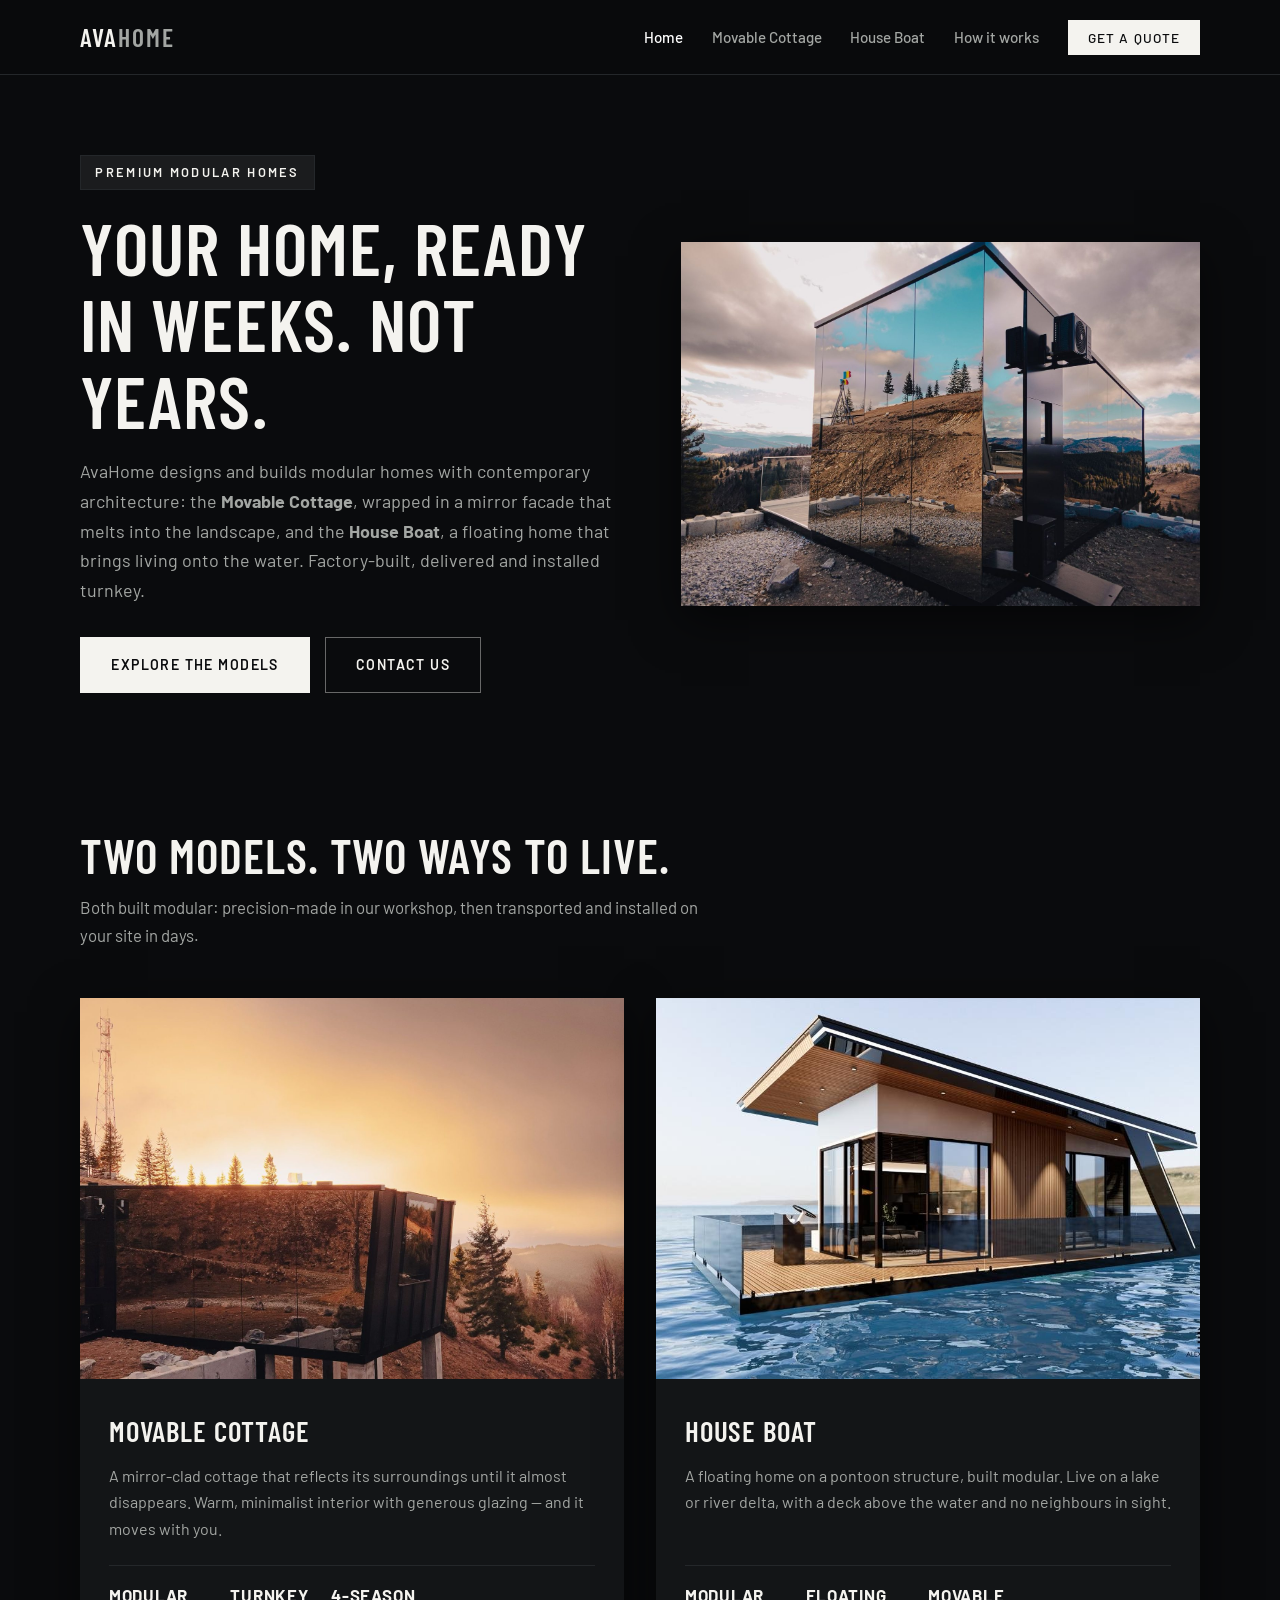
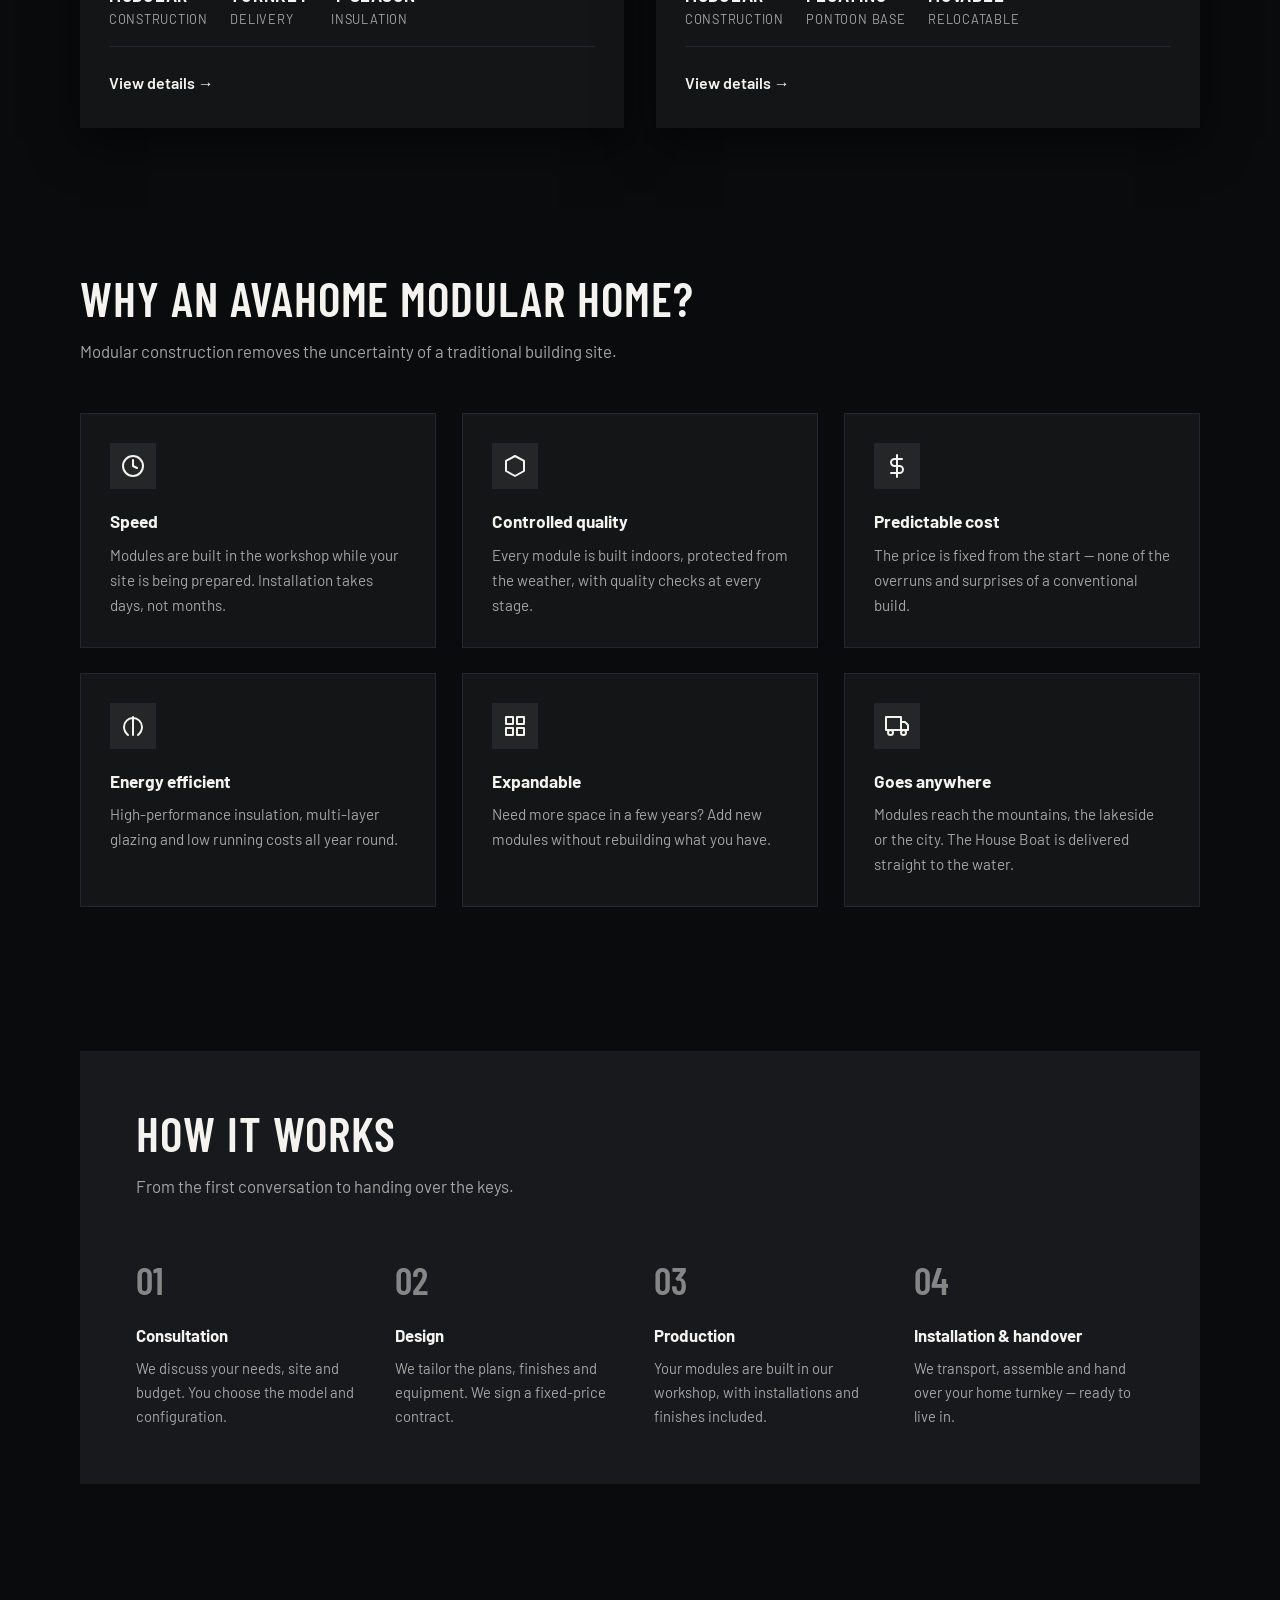
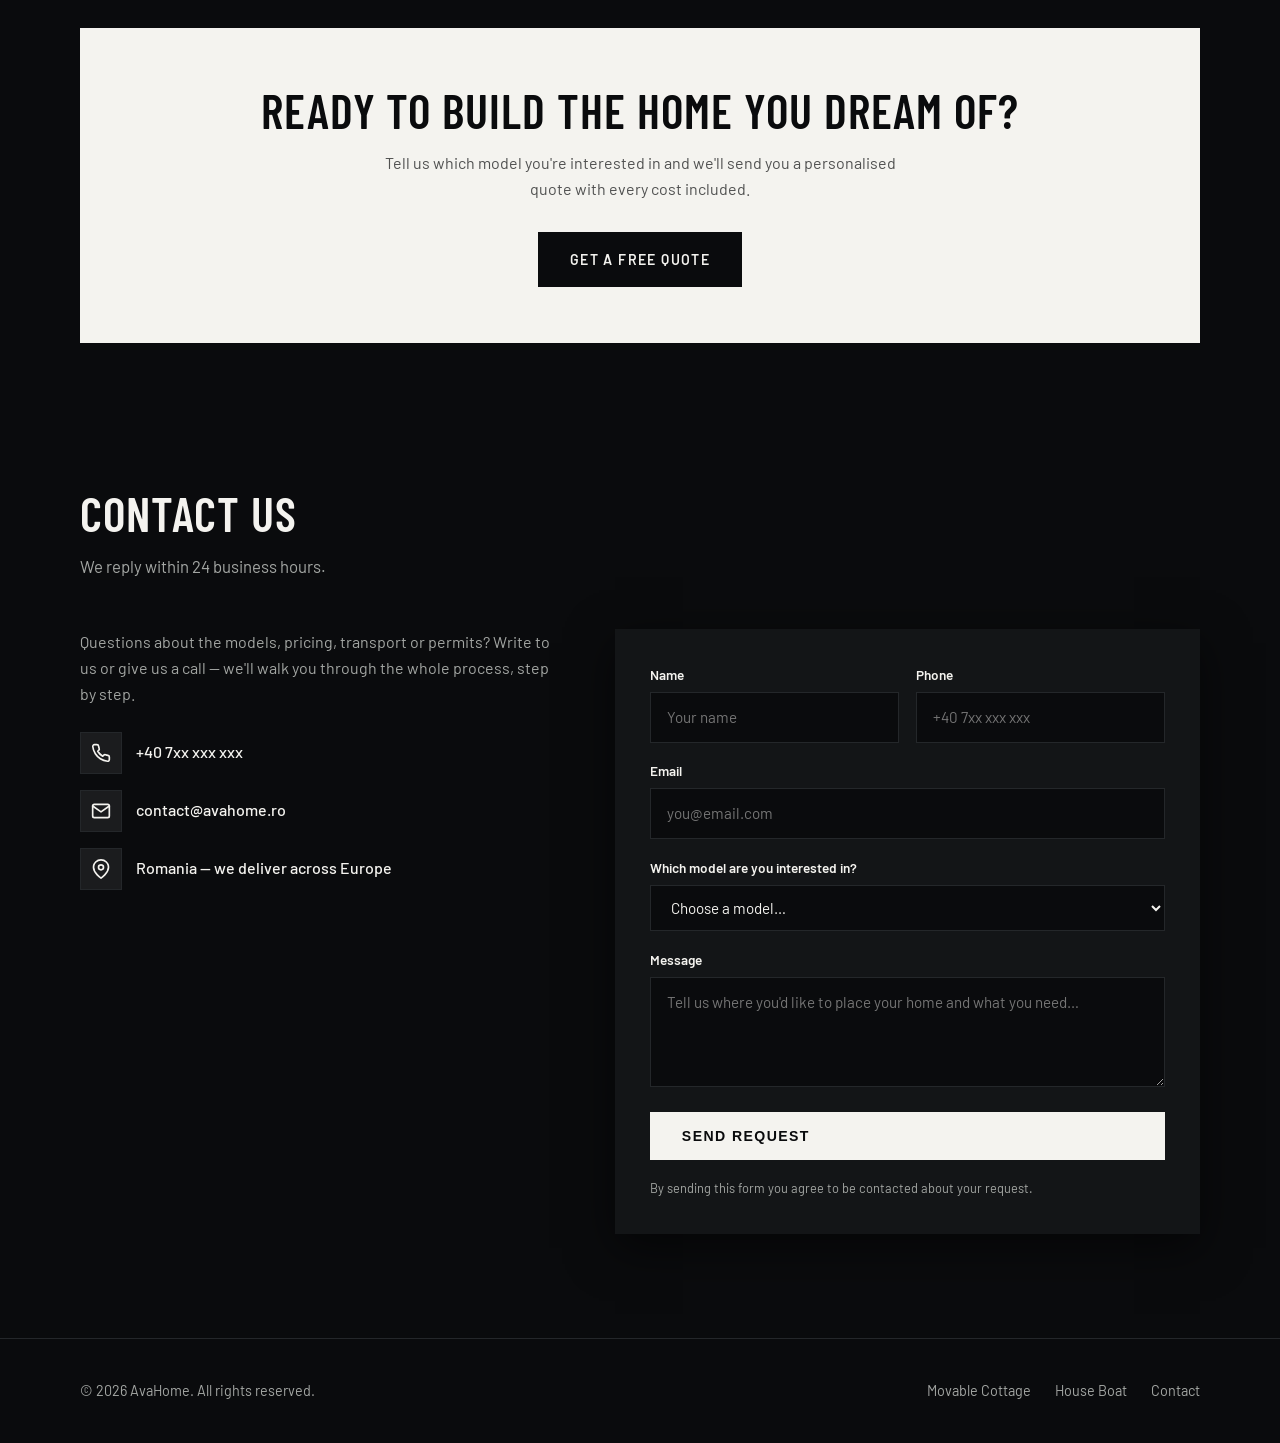
==== index.html @ c760d89b "Rebrand to premium dark monochrome, English copy, real render galleries - House Mirror renamed to Mo" ====
<!DOCTYPE html>
<html lang="en">
<head>
  <meta charset="UTF-8">
  <meta name="viewport" content="width=device-width, initial-scale=1.0">
  <title>AvaHome — Modular Homes: Movable Cottage &amp; House Boat</title>
  <meta name="description" content="AvaHome builds premium modular homes: the Movable Cottage with a mirror facade that melts into the landscape, and the modular floating House Boat. Factory-built, delivered turnkey.">
  <link rel="preconnect" href="https://fonts.googleapis.com">
  <link rel="preconnect" href="https://fonts.gstatic.com" crossorigin>
  <link href="https://fonts.googleapis.com/css2?family=Barlow+Condensed:wght@500;600&family=Barlow:wght@400;500;600&display=swap" rel="stylesheet">
  <link rel="stylesheet" href="assets/css/style.css">
  <link rel="icon" href="data:image/svg+xml,<svg xmlns='http://www.w3.org/2000/svg' viewBox='0 0 100 100'><text y='80' font-size='80'>🏡</text></svg>">
</head>
<body>

<header class="site-header">
  <div class="container nav">
    <a href="index.html" class="logo">Ava<span>Home</span></a>
    <button class="nav-toggle" aria-label="Open menu" aria-expanded="false">
      <span></span><span></span><span></span>
    </button>
    <ul class="nav-links">
      <li><a href="index.html" class="active">Home</a></li>
      <li><a href="movable-cottage.html">Movable Cottage</a></li>
      <li><a href="house-boat.html">House Boat</a></li>
      <li><a href="index.html#process">How it works</a></li>
      <li><a href="index.html#contact" class="nav-cta">Get a quote</a></li>
    </ul>
  </div>
</header>

<main>

  <!-- ================= HERO ================= -->
  <section class="hero">
    <div class="container hero-grid">
      <div>
        <span class="eyebrow">Premium modular homes</span>
        <h1>Your home, ready in weeks. Not years.</h1>
        <p class="lead">
          AvaHome designs and builds modular homes with contemporary architecture:
          the <strong>Movable Cottage</strong>, wrapped in a mirror facade that melts
          into the landscape, and the <strong>House Boat</strong>, a floating home
          that brings living onto the water. Factory-built, delivered and installed turnkey.
        </p>
        <div class="btn-row">
          <a href="#models" class="btn btn-primary">Explore the models</a>
          <a href="#contact" class="btn btn-ghost">Contact us</a>
        </div>
      </div>
      <div class="hero-art reveal">
        <img src="assets/img/mirror/exterior-front.jpg" alt="Movable Cottage — the mirror facade reflecting sky and mountain scenery">
      </div>
    </div>
  </section>

  <!-- ================= MODELS ================= -->
  <section id="models">
    <div class="container">
      <div class="section-head">
        <h2>Two models. Two ways to live.</h2>
        <p>Both built modular: precision-made in our workshop, then transported and installed on your site in days.</p>
      </div>
      <div class="models-grid">
        <article class="model-card reveal">
          <div class="card-art">
            <img src="assets/img/mirror/exterior-sunset.jpg" style="object-position: 78% 50%;" alt="Movable Cottage at sunset, above the valley">
          </div>
          <div class="card-body">
            <h3>Movable Cottage</h3>
            <p>A mirror-clad cottage that reflects its surroundings until it almost disappears. Warm, minimalist interior with generous glazing — and it moves with you.</p>
            <div class="card-specs">
              <div class="spec"><strong>Modular</strong>construction</div>
              <div class="spec"><strong>Turnkey</strong>delivery</div>
              <div class="spec"><strong>4-season</strong>insulation</div>
            </div>
            <a href="movable-cottage.html" class="card-link">View details →</a>
          </div>
        </article>
        <article class="model-card reveal">
          <div class="card-art">
            <img src="assets/img/boat/exterior-main.jpg" alt="House Boat — modular floating home on the water">
          </div>
          <div class="card-body">
            <h3>House Boat</h3>
            <p>A floating home on a pontoon structure, built modular. Live on a lake or river delta, with a deck above the water and no neighbours in sight.</p>
            <div class="card-specs">
              <div class="spec"><strong>Modular</strong>construction</div>
              <div class="spec"><strong>Floating</strong>pontoon base</div>
              <div class="spec"><strong>Movable</strong>relocatable</div>
            </div>
            <a href="house-boat.html" class="card-link">View details →</a>
          </div>
        </article>
      </div>
    </div>
  </section>

  <!-- ================= WHY MODULAR ================= -->
  <section id="benefits">
    <div class="container">
      <div class="section-head">
        <h2>Why an AvaHome modular home?</h2>
        <p>Modular construction removes the uncertainty of a traditional building site.</p>
      </div>
      <div class="features-grid">
        <div class="feature reveal">
          <div class="icon">
            <svg width="24" height="24" viewBox="0 0 24 24" fill="none" stroke="currentColor" stroke-width="2" stroke-linecap="round" stroke-linejoin="round"><circle cx="12" cy="12" r="10"/><polyline points="12 6 12 12 16 14"/></svg>
          </div>
          <h3>Speed</h3>
          <p>Modules are built in the workshop while your site is being prepared. Installation takes days, not months.</p>
        </div>
        <div class="feature reveal">
          <div class="icon">
            <svg width="24" height="24" viewBox="0 0 24 24" fill="none" stroke="currentColor" stroke-width="2" stroke-linecap="round" stroke-linejoin="round"><path d="M12 2l9 4.9V17L12 22l-9-5V6.9L12 2z"/></svg>
          </div>
          <h3>Controlled quality</h3>
          <p>Every module is built indoors, protected from the weather, with quality checks at every stage.</p>
        </div>
        <div class="feature reveal">
          <div class="icon">
            <svg width="24" height="24" viewBox="0 0 24 24" fill="none" stroke="currentColor" stroke-width="2" stroke-linecap="round" stroke-linejoin="round"><line x1="12" y1="1" x2="12" y2="23"/><path d="M17 5H9.5a3.5 3.5 0 0 0 0 7h5a3.5 3.5 0 0 1 0 7H6"/></svg>
          </div>
          <h3>Predictable cost</h3>
          <p>The price is fixed from the start — none of the overruns and surprises of a conventional build.</p>
        </div>
        <div class="feature reveal">
          <div class="icon">
            <svg width="24" height="24" viewBox="0 0 24 24" fill="none" stroke="currentColor" stroke-width="2" stroke-linecap="round" stroke-linejoin="round"><path d="M7 21s-4-3.5-4-8a9 9 0 0 1 18 0c0 4.5-4 8-4 8"/><path d="M12 3v18"/></svg>
          </div>
          <h3>Energy efficient</h3>
          <p>High-performance insulation, multi-layer glazing and low running costs all year round.</p>
        </div>
        <div class="feature reveal">
          <div class="icon">
            <svg width="24" height="24" viewBox="0 0 24 24" fill="none" stroke="currentColor" stroke-width="2" stroke-linecap="round" stroke-linejoin="round"><rect x="3" y="3" width="7" height="7"/><rect x="14" y="3" width="7" height="7"/><rect x="14" y="14" width="7" height="7"/><rect x="3" y="14" width="7" height="7"/></svg>
          </div>
          <h3>Expandable</h3>
          <p>Need more space in a few years? Add new modules without rebuilding what you have.</p>
        </div>
        <div class="feature reveal">
          <div class="icon">
            <svg width="24" height="24" viewBox="0 0 24 24" fill="none" stroke="currentColor" stroke-width="2" stroke-linecap="round" stroke-linejoin="round"><rect x="1" y="3" width="15" height="13"/><polygon points="16 8 20 8 23 11 23 16 16 16 16 8"/><circle cx="5.5" cy="18.5" r="2.5"/><circle cx="18.5" cy="18.5" r="2.5"/></svg>
          </div>
          <h3>Goes anywhere</h3>
          <p>Modules reach the mountains, the lakeside or the city. The House Boat is delivered straight to the water.</p>
        </div>
      </div>
    </div>
  </section>

  <!-- ================= PROCESS ================= -->
  <section id="process">
    <div class="container">
      <div class="process reveal">
        <div class="section-head">
          <h2>How it works</h2>
          <p>From the first conversation to handing over the keys.</p>
        </div>
        <div class="process-steps">
          <div class="step">
            <h3>Consultation</h3>
            <p>We discuss your needs, site and budget. You choose the model and configuration.</p>
          </div>
          <div class="step">
            <h3>Design</h3>
            <p>We tailor the plans, finishes and equipment. We sign a fixed-price contract.</p>
          </div>
          <div class="step">
            <h3>Production</h3>
            <p>Your modules are built in our workshop, with installations and finishes included.</p>
          </div>
          <div class="step">
            <h3>Installation &amp; handover</h3>
            <p>We transport, assemble and hand over your home turnkey — ready to live in.</p>
          </div>
        </div>
      </div>
    </div>
  </section>

  <!-- ================= CTA ================= -->
  <section>
    <div class="container">
      <div class="cta-banner reveal">
        <h2>Ready to build the home you dream of?</h2>
        <p>Tell us which model you're interested in and we'll send you a personalised quote with every cost included.</p>
        <a href="#contact" class="btn btn-primary">Get a free quote</a>
      </div>
    </div>
  </section>

  <!-- ================= CONTACT ================= -->
  <section id="contact">
    <div class="container">
      <div class="section-head">
        <h2>Contact us</h2>
        <p>We reply within 24 business hours.</p>
      </div>
      <div class="contact-grid">
        <div class="contact-info">
          <p>Questions about the models, pricing, transport or permits? Write to us or give us a call — we'll walk you through the whole process, step by step.</p>
          <div class="contact-item">
            <div class="icon">
              <svg width="20" height="20" viewBox="0 0 24 24" fill="none" stroke="currentColor" stroke-width="2" stroke-linecap="round" stroke-linejoin="round"><path d="M22 16.92v3a2 2 0 0 1-2.18 2 19.79 19.79 0 0 1-8.63-3.07 19.5 19.5 0 0 1-6-6 19.79 19.79 0 0 1-3.07-8.67A2 2 0 0 1 4.11 2h3a2 2 0 0 1 2 1.72c.127.96.361 1.903.7 2.81a2 2 0 0 1-.45 2.11L8.09 9.91a16 16 0 0 0 6 6l1.27-1.27a2 2 0 0 1 2.11-.45c.907.339 1.85.573 2.81.7A2 2 0 0 1 22 16.92z"/></svg>
            </div>
            <span>+40 7xx xxx xxx</span>
          </div>
          <div class="contact-item">
            <div class="icon">
              <svg width="20" height="20" viewBox="0 0 24 24" fill="none" stroke="currentColor" stroke-width="2" stroke-linecap="round" stroke-linejoin="round"><path d="M4 4h16c1.1 0 2 .9 2 2v12c0 1.1-.9 2-2 2H4c-1.1 0-2-.9-2-2V6c0-1.1.9-2 2-2z"/><polyline points="22,6 12,13 2,6"/></svg>
            </div>
            <span>contact@avahome.ro</span>
          </div>
          <div class="contact-item">
            <div class="icon">
              <svg width="20" height="20" viewBox="0 0 24 24" fill="none" stroke="currentColor" stroke-width="2" stroke-linecap="round" stroke-linejoin="round"><path d="M21 10c0 7-9 13-9 13s-9-6-9-13a9 9 0 0 1 18 0z"/><circle cx="12" cy="10" r="3"/></svg>
            </div>
            <span>Romania — we deliver across Europe</span>
          </div>
        </div>
        <form class="contact-form" action="#" method="post">
          <div class="form-row">
            <div>
              <label for="name">Name</label>
              <input type="text" id="name" name="name" placeholder="Your name" required>
            </div>
            <div>
              <label for="phone">Phone</label>
              <input type="tel" id="phone" name="phone" placeholder="+40 7xx xxx xxx">
            </div>
          </div>
          <div>
            <label for="email">Email</label>
            <input type="email" id="email" name="email" placeholder="you@email.com" required>
          </div>
          <div>
            <label for="model">Which model are you interested in?</label>
            <select id="model" name="model">
              <option value="">Choose a model…</option>
              <option value="movable-cottage">Movable Cottage</option>
              <option value="house-boat">House Boat</option>
              <option value="both">Both / not sure yet</option>
            </select>
          </div>
          <div>
            <label for="message">Message</label>
            <textarea id="message" name="message" placeholder="Tell us where you'd like to place your home and what you need…"></textarea>
          </div>
          <button type="submit" class="btn btn-primary">Send request</button>
          <p class="form-note">By sending this form you agree to be contacted about your request.</p>
        </form>
      </div>
    </div>
  </section>

</main>

<footer class="site-footer">
  <div class="container footer-inner">
    <span>© 2026 AvaHome. All rights reserved.</span>
    <ul class="footer-links">
      <li><a href="movable-cottage.html">Movable Cottage</a></li>
      <li><a href="house-boat.html">House Boat</a></li>
      <li><a href="index.html#contact">Contact</a></li>
    </ul>
  </div>
</footer>

<script src="assets/js/main.js"></script>
</body>
</html>
---- assets/css/style.css ----
/* ===================================================================
   AvaHome — site de prezentare case modulare
   =================================================================== */

:root {
  --bg: #0a0b0d;
  --surface: #131517;
  --ink: #f4f3ef;
  --ink-soft: #a3a6a3;
  --accent: #f4f3ef;
  --accent-dark: #ffffff;
  --accent-soft: rgba(255, 255, 255, 0.07);
  --sand: #17191c;
  --line: #24272a;
  --radius: 0px;
  --shadow: 0 14px 44px rgba(0, 0, 0, 0.55);
  --font-display: "Barlow Condensed", "Arial Narrow", sans-serif;
  --font-body: "Barlow", -apple-system, BlinkMacSystemFont, "Segoe UI", sans-serif;
}

* { margin: 0; padding: 0; box-sizing: border-box; }

html { scroll-behavior: smooth; }

body {
  font-family: var(--font-body);
  background: var(--bg);
  color: var(--ink);
  line-height: 1.65;
  -webkit-font-smoothing: antialiased;
}

img, svg { max-width: 100%; display: block; }

a { color: inherit; text-decoration: none; }

.container {
  width: min(1120px, 92%);
  margin: 0 auto;
}

/* ---------------- Header ---------------- */

.site-header {
  position: sticky;
  top: 0;
  z-index: 50;
  background: rgba(10, 11, 13, 0.88);
  backdrop-filter: blur(10px);
  border-bottom: 1px solid var(--line);
}

.nav {
  display: flex;
  align-items: center;
  justify-content: space-between;
  padding: 1rem 0;
}

.logo {
  font-family: var(--font-display);
  font-size: 1.6rem;
  font-weight: 600;
  text-transform: uppercase;
  letter-spacing: 0.08em;
}

.logo span { color: var(--ink-soft); }

.nav-links {
  display: flex;
  align-items: center;
  gap: 1.8rem;
  list-style: none;
}

.nav-links a {
  font-size: 0.95rem;
  font-weight: 500;
  color: var(--ink-soft);
  transition: color 0.2s;
}

.nav-links a:hover,
.nav-links a.active { color: #ffffff; }

.nav-cta {
  background: var(--accent);
  color: #0a0b0d !important;
  padding: 0.55rem 1.25rem;
  border-radius: 0;
  text-transform: uppercase;
  letter-spacing: 0.08em;
  font-size: 0.85rem !important;
  transition: background 0.2s;
}

.nav-cta:hover { background: #ffffff; }

.nav-toggle {
  display: none;
  background: none;
  border: none;
  cursor: pointer;
  padding: 0.4rem;
}

.nav-toggle span {
  display: block;
  width: 24px;
  height: 2px;
  background: var(--ink);
  margin: 5px 0;
  transition: transform 0.25s, opacity 0.25s;
}

/* ---------------- Hero ---------------- */

.hero {
  padding: 5rem 0 4rem;
  overflow: hidden;
}

.hero-grid {
  display: grid;
  grid-template-columns: 1.05fr 1fr;
  gap: 3.5rem;
  align-items: center;
}

.eyebrow {
  display: inline-block;
  font-size: 0.8rem;
  font-weight: 600;
  text-transform: uppercase;
  letter-spacing: 0.18em;
  color: var(--ink);
  border: 1px solid var(--line);
  background: var(--accent-soft);
  padding: 0.35rem 0.9rem;
  border-radius: 0;
  margin-bottom: 1.2rem;
}

h1 {
  font-family: var(--font-display);
  font-size: clamp(2.9rem, 6vw, 4.6rem);
  font-weight: 600;
  line-height: 1.04;
  text-transform: uppercase;
  letter-spacing: 0.015em;
  margin-bottom: 1.2rem;
}

.hero p.lead {
  font-size: 1.12rem;
  color: var(--ink-soft);
  max-width: 34rem;
  margin-bottom: 2rem;
}

.btn-row { display: flex; flex-wrap: wrap; gap: 0.9rem; }

.btn {
  display: inline-flex;
  align-items: center;
  gap: 0.5rem;
  font-weight: 600;
  font-size: 0.88rem;
  text-transform: uppercase;
  letter-spacing: 0.1em;
  padding: 0.95rem 1.9rem;
  border-radius: 0;
  border: 1.5px solid transparent;
  cursor: pointer;
  transition: all 0.2s;
}

.btn-primary { background: var(--ink); color: #0a0b0d; }
.btn-primary:hover { background: #ffffff; transform: translateY(-1px); }

.btn-ghost { border-color: rgba(244, 243, 239, 0.4); color: var(--ink); background: transparent; }
.btn-ghost:hover { border-color: var(--ink); background: var(--ink); color: #0a0b0d; }

.hero-art {
  border-radius: var(--radius);
  overflow: hidden;
  box-shadow: var(--shadow);
  line-height: 0;
}

/* ---------------- Sections ---------------- */

section { padding: 4.5rem 0; }

.section-head {
  max-width: 40rem;
  margin-bottom: 3rem;
}

h2 {
  font-family: var(--font-display);
  font-size: clamp(2.1rem, 4vw, 3rem);
  font-weight: 600;
  line-height: 1.1;
  text-transform: uppercase;
  letter-spacing: 0.02em;
  margin-bottom: 0.8rem;
}

.section-head p { color: var(--ink-soft); font-size: 1.05rem; }

/* ---------------- Model cards (homepage) ---------------- */

.models-grid {
  display: grid;
  grid-template-columns: 1fr 1fr;
  gap: 2rem;
}

.model-card {
  background: var(--surface);
  border-radius: var(--radius);
  overflow: hidden;
  box-shadow: var(--shadow);
  display: flex;
  flex-direction: column;
  transition: transform 0.25s, box-shadow 0.25s;
}

.model-card:hover {
  transform: translateY(-6px);
  box-shadow: 0 20px 50px rgba(30, 37, 40, 0.14);
}

.model-card .card-art { line-height: 0; }

.card-body { padding: 1.8rem 1.8rem 2rem; display: flex; flex-direction: column; flex: 1; }

.card-body h3 {
  font-family: var(--font-display);
  font-size: 1.8rem;
  font-weight: 600;
  text-transform: uppercase;
  letter-spacing: 0.03em;
  margin-bottom: 0.5rem;
}

.card-body p { color: var(--ink-soft); margin-bottom: 1.4rem; flex: 1; }

.card-specs {
  display: flex;
  gap: 1.4rem;
  padding: 1rem 0;
  margin-bottom: 1.4rem;
  border-top: 1px solid var(--line);
  border-bottom: 1px solid var(--line);
}

.spec { font-size: 0.8rem; color: var(--ink-soft); text-transform: uppercase; letter-spacing: 0.06em; }
.spec strong { display: block; font-size: 1.05rem; color: var(--ink); font-weight: 700; }

.card-link {
  font-weight: 600;
  color: var(--ink);
  display: inline-flex;
  align-items: center;
  gap: 0.4rem;
}

.card-link:hover { color: #ffffff; }

/* ---------------- Features ---------------- */

.features-grid {
  display: grid;
  grid-template-columns: repeat(3, 1fr);
  gap: 1.6rem;
}

.feature {
  background: var(--surface);
  border: 1px solid var(--line);
  border-radius: var(--radius);
  padding: 1.8rem;
}

.feature .icon {
  width: 46px;
  height: 46px;
  display: grid;
  place-items: center;
  background: var(--accent-soft);
  border: 1px solid var(--line);
  border-radius: 0;
  margin-bottom: 1.1rem;
  color: var(--ink);
}

.feature h3 { font-size: 1.08rem; font-weight: 700; margin-bottom: 0.45rem; }
.feature p { font-size: 0.95rem; color: var(--ink-soft); }

/* ---------------- Process ---------------- */

.process { background: var(--sand); border-radius: var(--radius); padding: 3.5rem; }

.process-steps {
  display: grid;
  grid-template-columns: repeat(4, 1fr);
  gap: 1.8rem;
  counter-reset: step;
}

.step { counter-increment: step; }

.step::before {
  content: "0" counter(step);
  font-family: var(--font-display);
  font-size: 2.4rem;
  font-weight: 600;
  color: rgba(244, 243, 239, 0.5);
  display: block;
  margin-bottom: 0.6rem;
}

.step h3 { font-size: 1.05rem; font-weight: 700; margin-bottom: 0.4rem; }
.step p { font-size: 0.92rem; color: var(--ink-soft); }

/* ---------------- Model page ---------------- */

.model-hero {
  padding: 4.5rem 0 3.5rem;
}

.model-hero .hero-grid { align-items: start; }

.spec-table {
  width: 100%;
  border-collapse: collapse;
  background: var(--surface);
  border-radius: var(--radius);
  overflow: hidden;
  box-shadow: var(--shadow);
}

.spec-table th, .spec-table td {
  text-align: left;
  padding: 0.95rem 1.4rem;
  border-bottom: 1px solid var(--line);
  font-size: 0.97rem;
}

.spec-table tr:last-child th,
.spec-table tr:last-child td { border-bottom: none; }

.spec-table th {
  font-weight: 600;
  color: var(--ink-soft);
  width: 45%;
  background: #0f1113;
}

.two-col {
  display: grid;
  grid-template-columns: 1fr 1fr;
  gap: 3rem;
  align-items: center;
}

.check-list { list-style: none; }

.check-list li {
  position: relative;
  padding-left: 1.9rem;
  margin-bottom: 0.75rem;
  color: var(--ink-soft);
}

.check-list li::before {
  content: "";
  position: absolute;
  left: 0;
  top: 0.42em;
  width: 1.05rem;
  height: 1.05rem;
  border-radius: 0;
  background: var(--accent-soft);
  border: 1px solid var(--line);
}

.check-list li::after {
  content: "";
  position: absolute;
  left: 0.29rem;
  top: 0.66em;
  width: 0.48rem;
  height: 0.26rem;
  border-left: 2px solid var(--ink);
  border-bottom: 2px solid var(--ink);
  transform: rotate(-45deg);
}

.gallery-grid {
  display: grid;
  grid-template-columns: repeat(3, 1fr);
  gap: 1.2rem;
}

.gallery-grid > div {
  border-radius: var(--radius);
  overflow: hidden;
  box-shadow: var(--shadow);
  line-height: 0;
}

/* ---------------- CTA banner ---------------- */

.cta-banner {
  background: #f4f3ef;
  color: #0a0b0d;
  border-radius: var(--radius);
  padding: 3.5rem;
  text-align: center;
}

.cta-banner h2 { color: #0a0b0d; }
.cta-banner p { color: rgba(10, 11, 13, 0.7); max-width: 34rem; margin: 0 auto 1.8rem; }

.cta-banner .btn-primary { background: #0a0b0d; color: #f4f3ef; }
.cta-banner .btn-primary:hover { background: #24272a; }

/* ---------------- Contact ---------------- */

.contact-grid {
  display: grid;
  grid-template-columns: 1fr 1.2fr;
  gap: 3rem;
}

.contact-info p { color: var(--ink-soft); margin-bottom: 1.5rem; }

.contact-item {
  display: flex;
  align-items: center;
  gap: 0.9rem;
  margin-bottom: 1rem;
  font-weight: 500;
}

.contact-item .icon {
  width: 42px;
  height: 42px;
  display: grid;
  place-items: center;
  background: var(--accent-soft);
  border: 1px solid var(--line);
  color: var(--ink);
  border-radius: 0;
  flex-shrink: 0;
}

.contact-form {
  background: var(--surface);
  border-radius: var(--radius);
  box-shadow: var(--shadow);
  padding: 2.2rem;
  display: grid;
  gap: 1.1rem;
}

.form-row { display: grid; grid-template-columns: 1fr 1fr; gap: 1.1rem; }

.contact-form label {
  font-size: 0.85rem;
  font-weight: 600;
  display: block;
  margin-bottom: 0.35rem;
}

.contact-form input,
.contact-form select,
.contact-form textarea {
  width: 100%;
  font: inherit;
  font-size: 0.95rem;
  padding: 0.75rem 0.95rem;
  border: 1.5px solid var(--line);
  border-radius: 0;
  background: var(--bg);
  color: var(--ink);
  transition: border-color 0.2s;
}

.contact-form input:focus,
.contact-form select:focus,
.contact-form textarea:focus {
  outline: none;
  border-color: rgba(244, 243, 239, 0.6);
}

.contact-form textarea { resize: vertical; min-height: 110px; }

.form-note { font-size: 0.8rem; color: var(--ink-soft); }

/* ---------------- Footer ---------------- */

.site-footer {
  border-top: 1px solid var(--line);
  padding: 2.5rem 0;
  margin-top: 2rem;
}

.footer-inner {
  display: flex;
  flex-wrap: wrap;
  align-items: center;
  justify-content: space-between;
  gap: 1rem;
  color: var(--ink-soft);
  font-size: 0.9rem;
}

.footer-links { display: flex; gap: 1.5rem; list-style: none; }
.footer-links a:hover { color: #ffffff; }

/* ---------------- Reveal animation ---------------- */

.reveal {
  opacity: 0;
  transform: translateY(24px);
  transition: opacity 0.6s ease, transform 0.6s ease;
}

.reveal.visible { opacity: 1; transform: none; }

@media (prefers-reduced-motion: reduce) {
  .reveal { opacity: 1; transform: none; transition: none; }
  html { scroll-behavior: auto; }
}

/* ---------------- Responsive ---------------- */

@media (max-width: 900px) {
  .hero-grid, .two-col, .contact-grid { grid-template-columns: 1fr; }
  .features-grid { grid-template-columns: 1fr 1fr; }
  .process-steps { grid-template-columns: 1fr 1fr; }
  .process { padding: 2.5rem; }
}

@media (max-width: 640px) {
  .nav-toggle { display: block; }

  .nav-links {
    position: absolute;
    top: 100%;
    left: 0;
    right: 0;
    flex-direction: column;
    align-items: flex-start;
    gap: 0;
    background: var(--bg);
    border-bottom: 1px solid var(--line);
    max-height: 0;
    overflow: hidden;
    transition: max-height 0.3s ease;
  }

  .nav-links.open { max-height: 360px; }

  .nav-links li { width: 100%; }

  .nav-links a {
    display: block;
    padding: 0.9rem 4%;
    width: 100%;
  }

  .nav-cta { border-radius: 0; margin: 0; }

  .models-grid, .features-grid, .process-steps, .gallery-grid, .form-row {
    grid-template-columns: 1fr;
  }

  section { padding: 3rem 0; }
  .hero { padding: 3rem 0; }
  .cta-banner, .process { padding: 2.2rem 1.6rem; }
  .card-specs { flex-wrap: wrap; }
}

/* ---------------- Gallery photos & lightbox ---------------- */

.gallery-grid > div > img {
  width: 100%;
  aspect-ratio: 4 / 3;
  object-fit: cover;
}

.gallery-lightbox img { cursor: zoom-in; transition: opacity 0.2s; }
.gallery-lightbox img:hover { opacity: 0.92; }

.lightbox {
  position: fixed;
  inset: 0;
  z-index: 100;
  background: rgba(20, 25, 27, 0.94);
  display: flex;
  align-items: center;
  justify-content: center;
  padding: 3.5rem 1rem 1rem;
  opacity: 0;
  pointer-events: none;
  transition: opacity 0.25s;
}

.lightbox.open { opacity: 1; pointer-events: auto; }

.lightbox img {
  max-width: 100%;
  max-height: 100%;
  border-radius: 0;
  box-shadow: 0 20px 60px rgba(0, 0, 0, 0.5);
}

.lightbox button {
  position: absolute;
  background: rgba(255, 255, 255, 0.12);
  border: none;
  color: #fff;
  width: 44px;
  height: 44px;
  border-radius: 0;
  font-size: 1.4rem;
  line-height: 1;
  cursor: pointer;
  transition: background 0.2s;
  display: grid;
  place-items: center;
}

.lightbox button:hover { background: rgba(255, 255, 255, 0.25); }

.lightbox .lb-close { top: 1rem; right: 1rem; }
.lightbox .lb-prev { left: 1rem; top: 50%; transform: translateY(-50%); }
.lightbox .lb-next { right: 1rem; top: 50%; transform: translateY(-50%); }

/* Uniformizează proporțiile imaginilor hero și ale cardurilor */
.hero-art img,
.card-art img {
  width: 100%;
  aspect-ratio: 10 / 7;
  object-fit: cover;
}

/* ---------------- Video section ---------------- */

.video-grid {
  display: grid;
  grid-template-columns: 1fr 1fr;
  gap: 2rem;
  max-width: 760px;
}

.video-card video {
  width: 100%;
  aspect-ratio: 480 / 848;
  object-fit: cover;
  border-radius: var(--radius);
  box-shadow: var(--shadow);
  background: #1e2528;
}

.video-card p {
  margin-top: 0.7rem;
  font-size: 0.92rem;
  font-weight: 500;
  color: var(--ink-soft);
  text-align: center;
}

@media (max-width: 640px) {
  .video-grid { grid-template-columns: 1fr; }
}
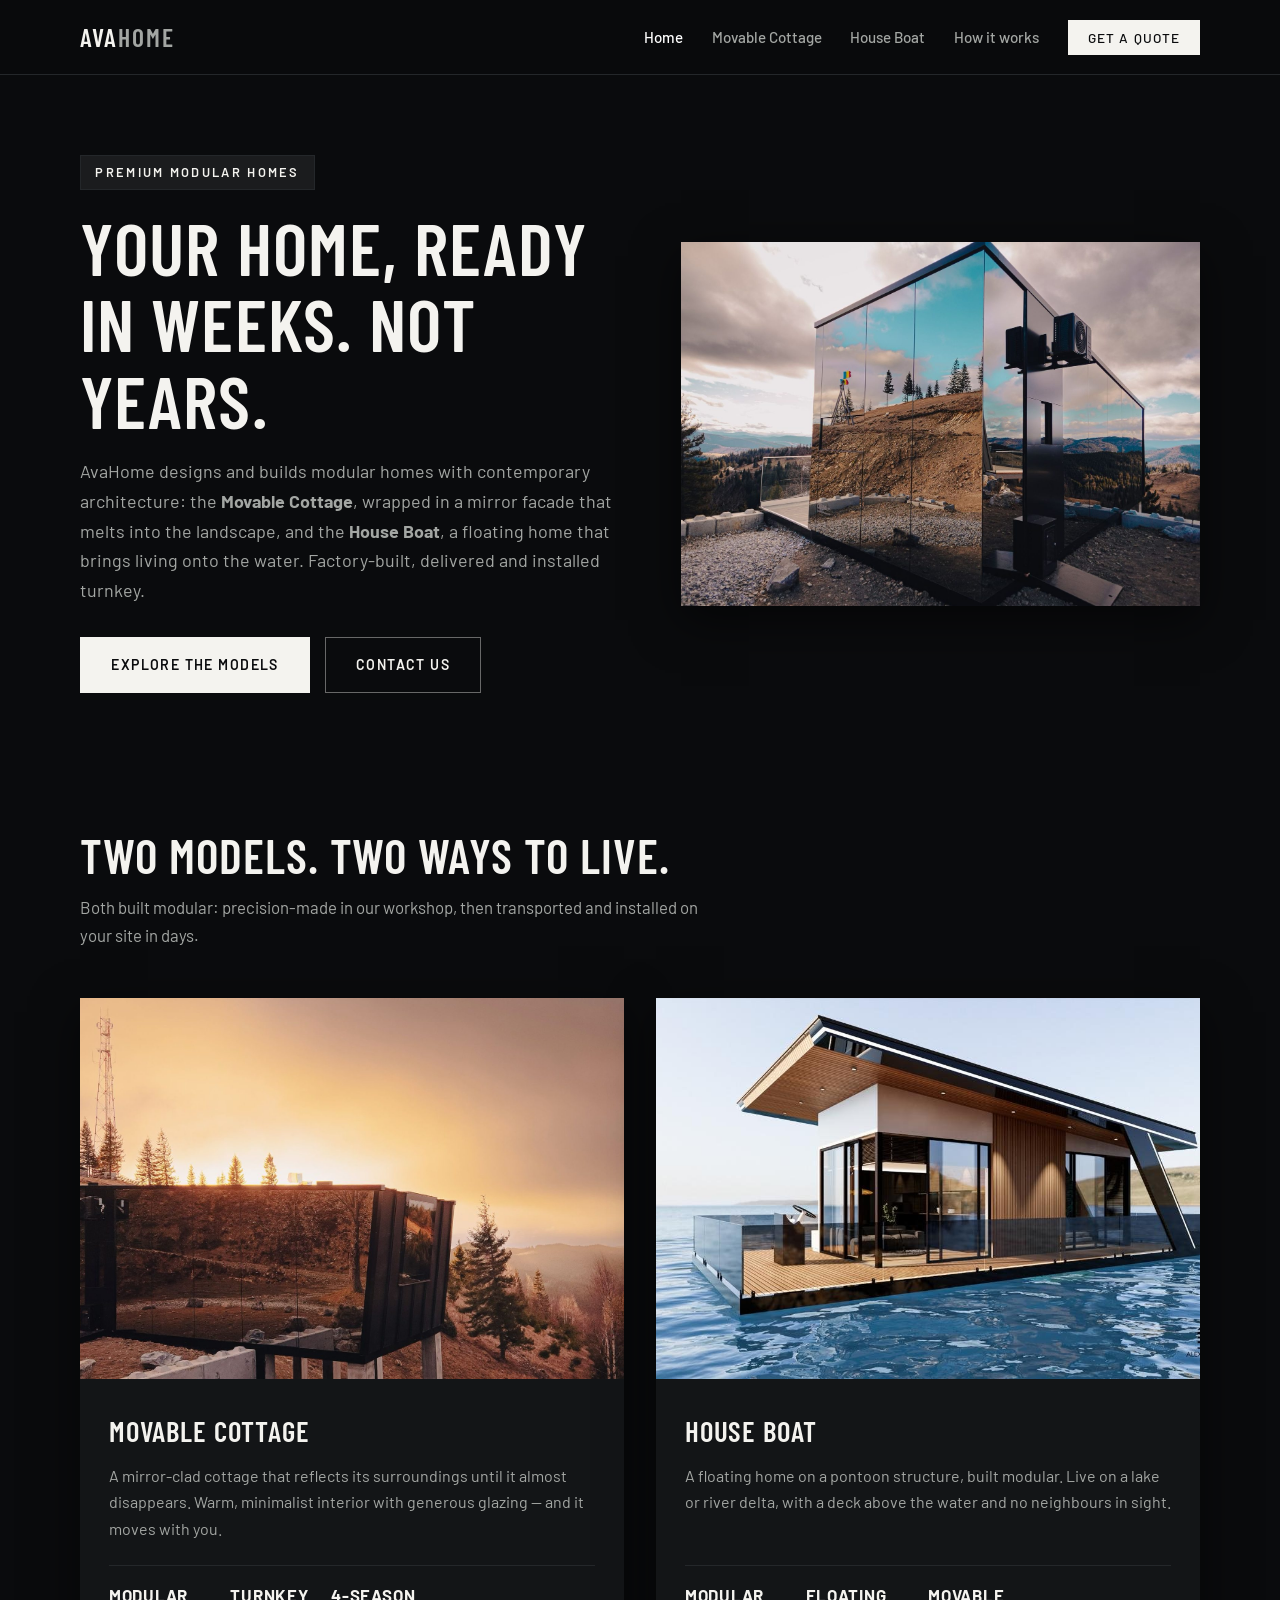
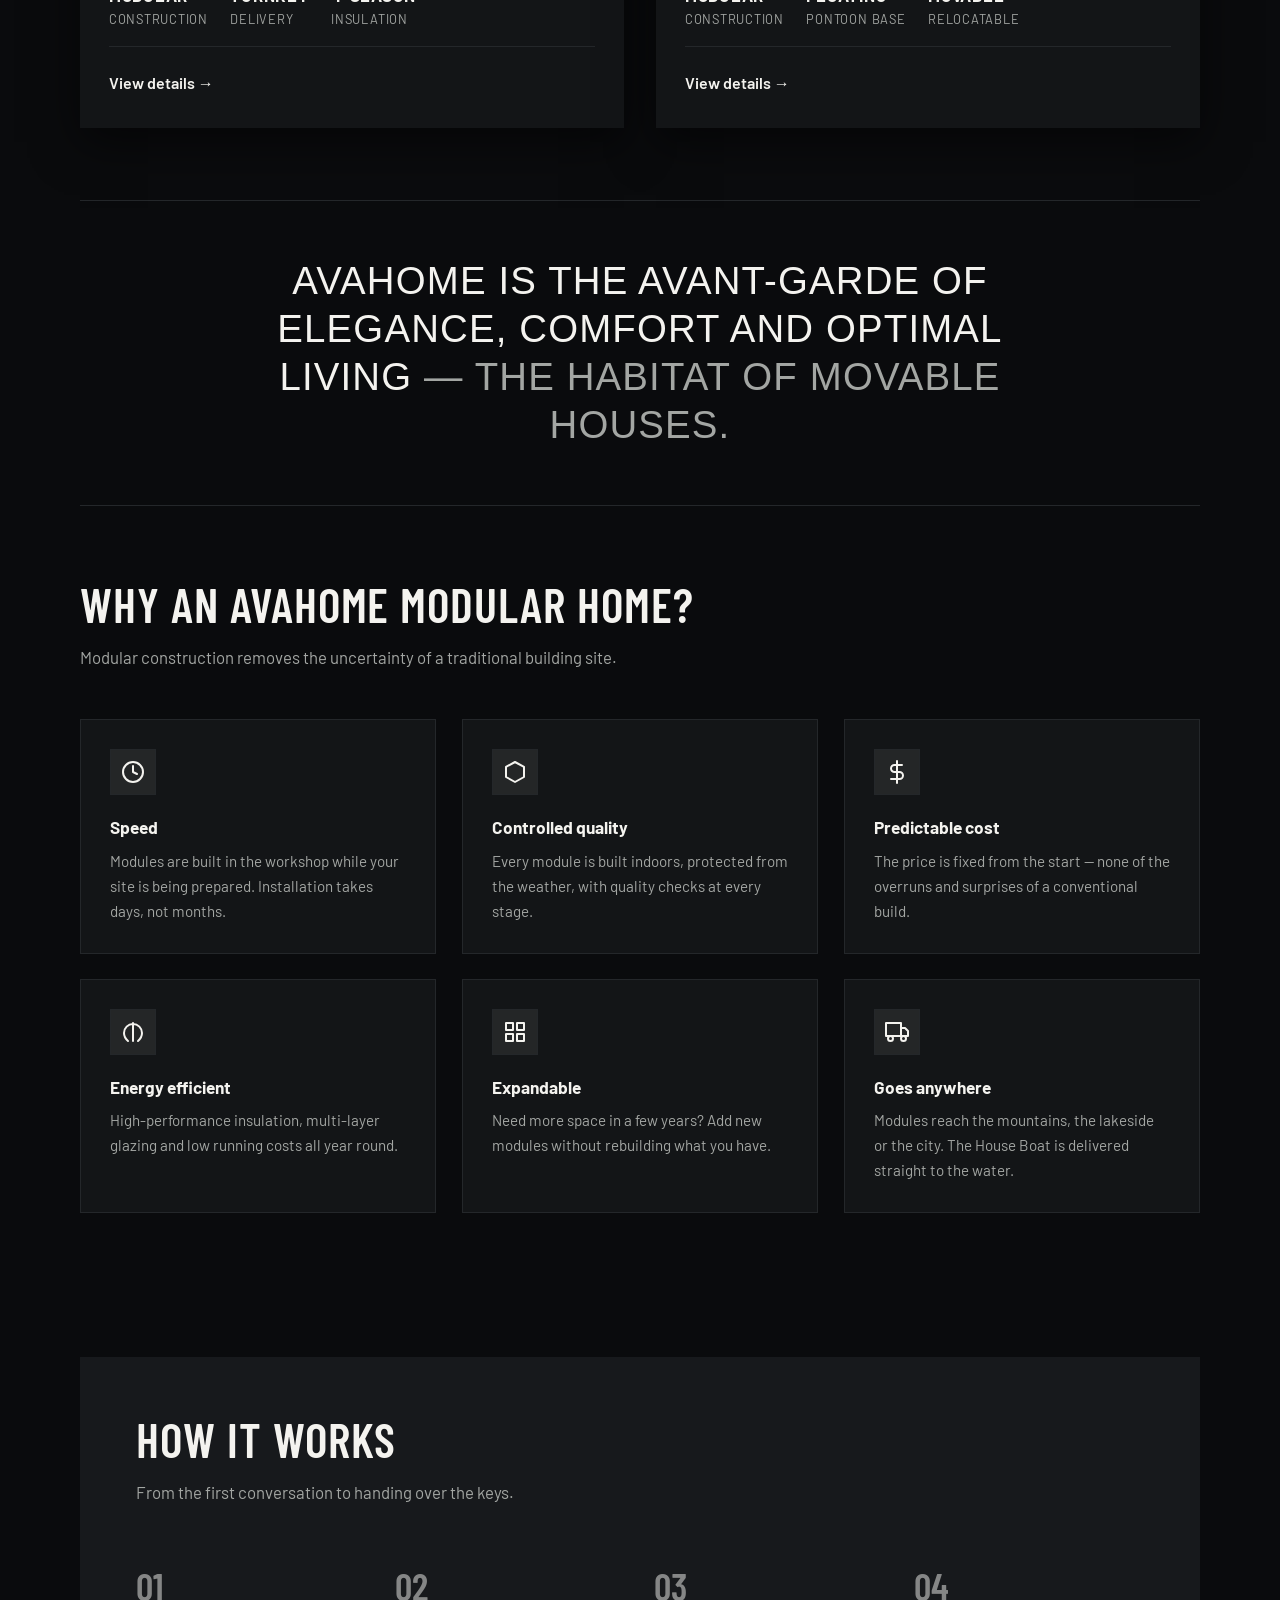
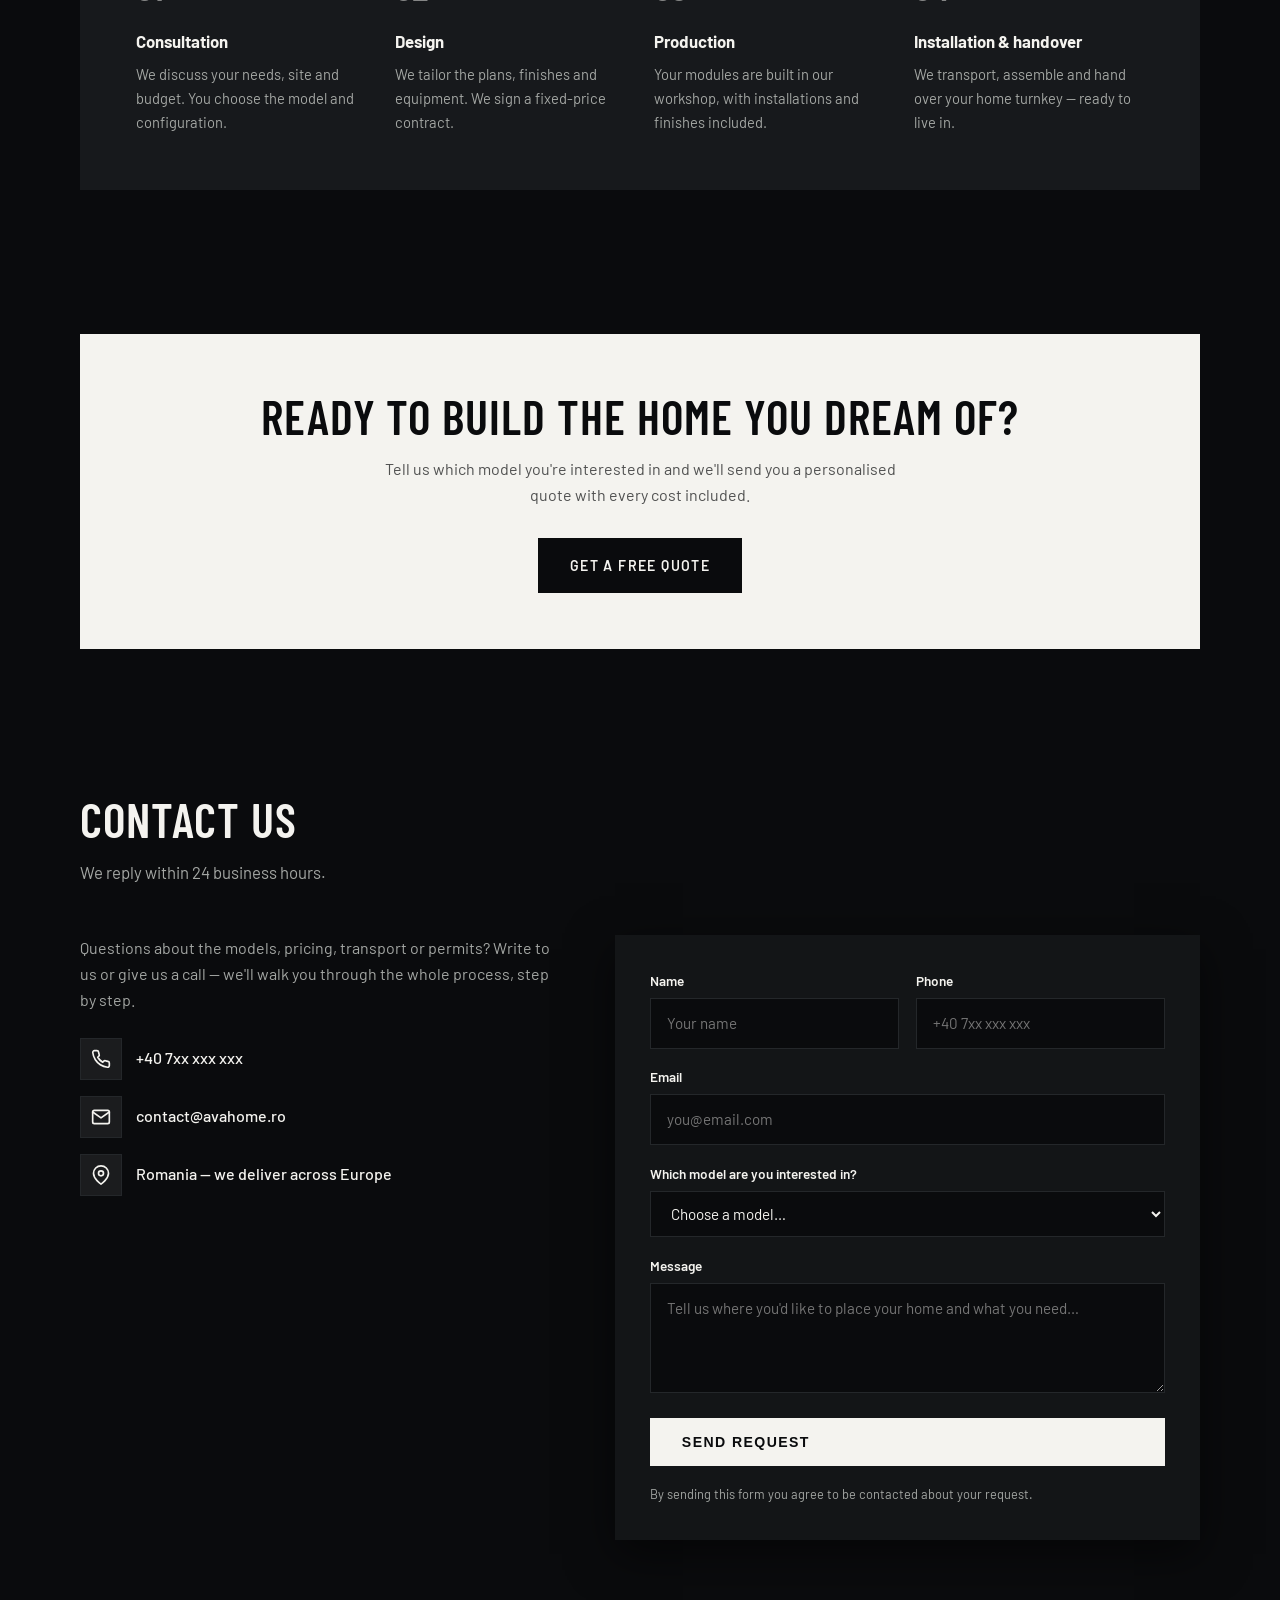
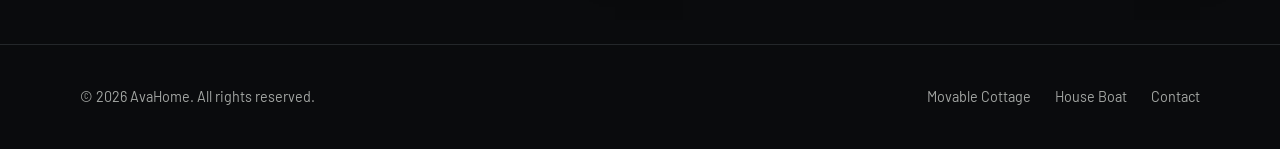
==== commit c3079c64: "Add structured room-by-room content for both models and brand statement - Movable Cottage: intro (sp" ====
--- a/index.html
+++ b/index.html
@@ -96,6 +96,15 @@
     </div>
   </section>
 
+
+  <section style="padding: 0;">
+    <div class="container">
+      <div class="statement reveal">
+        <p>AvaHome is the avant-garde of elegance, comfort and optimal living <span>— the habitat of movable houses.</span></p>
+      </div>
+    </div>
+  </section>
+
   <!-- ================= WHY MODULAR ================= -->
   <section id="benefits">
     <div class="container">
--- a/assets/css/style.css
+++ b/assets/css/style.css
@@ -680,3 +680,80 @@
 @media (max-width: 640px) {
   .video-grid { grid-template-columns: 1fr; }
 }
+
+/* ---------------- Room sections (model pages) ---------------- */
+
+.intro-cols {
+  display: grid;
+  grid-template-columns: 1fr 1fr;
+  gap: 2.5rem;
+  color: var(--ink-soft);
+  font-size: 1.02rem;
+}
+
+.room { margin-bottom: 4.5rem; }
+.room:last-child { margin-bottom: 0; }
+
+.room-grid {
+  display: grid;
+  grid-template-columns: 1.15fr 1fr;
+  gap: 2.5rem;
+  align-items: start;
+}
+
+.room-grid.flip > .room-media { order: 2; }
+
+.room-media { display: grid; gap: 1.2rem; }
+
+.room-media img {
+  width: 100%;
+  aspect-ratio: 3 / 2;
+  object-fit: cover;
+  box-shadow: var(--shadow);
+}
+
+.room-media.pair { grid-template-columns: 1fr 1fr; }
+
+.room-media img.tall { aspect-ratio: 3 / 4; }
+
+.room-copy h3 {
+  font-family: var(--font-display);
+  font-size: 2rem;
+  font-weight: 600;
+  text-transform: uppercase;
+  letter-spacing: 0.03em;
+  margin-bottom: 0.9rem;
+}
+
+.room-copy p { color: var(--ink-soft); margin-bottom: 1rem; }
+
+/* ---------------- Brand statement ---------------- */
+
+.statement {
+  border-top: 1px solid var(--line);
+  border-bottom: 1px solid var(--line);
+  padding: 3.5rem 0;
+  text-align: center;
+}
+
+.statement p {
+  font-family: var(--font-display);
+  font-size: clamp(1.6rem, 3.2vw, 2.4rem);
+  font-weight: 500;
+  line-height: 1.25;
+  text-transform: uppercase;
+  letter-spacing: 0.03em;
+  max-width: 52rem;
+  margin: 0 auto;
+}
+
+.statement p span { color: var(--ink-soft); }
+
+@media (max-width: 900px) {
+  .intro-cols, .room-grid { grid-template-columns: 1fr; }
+  .room-grid.flip > .room-media { order: 0; }
+}
+
+@media (max-width: 640px) {
+  .room-media.pair { grid-template-columns: 1fr; }
+}
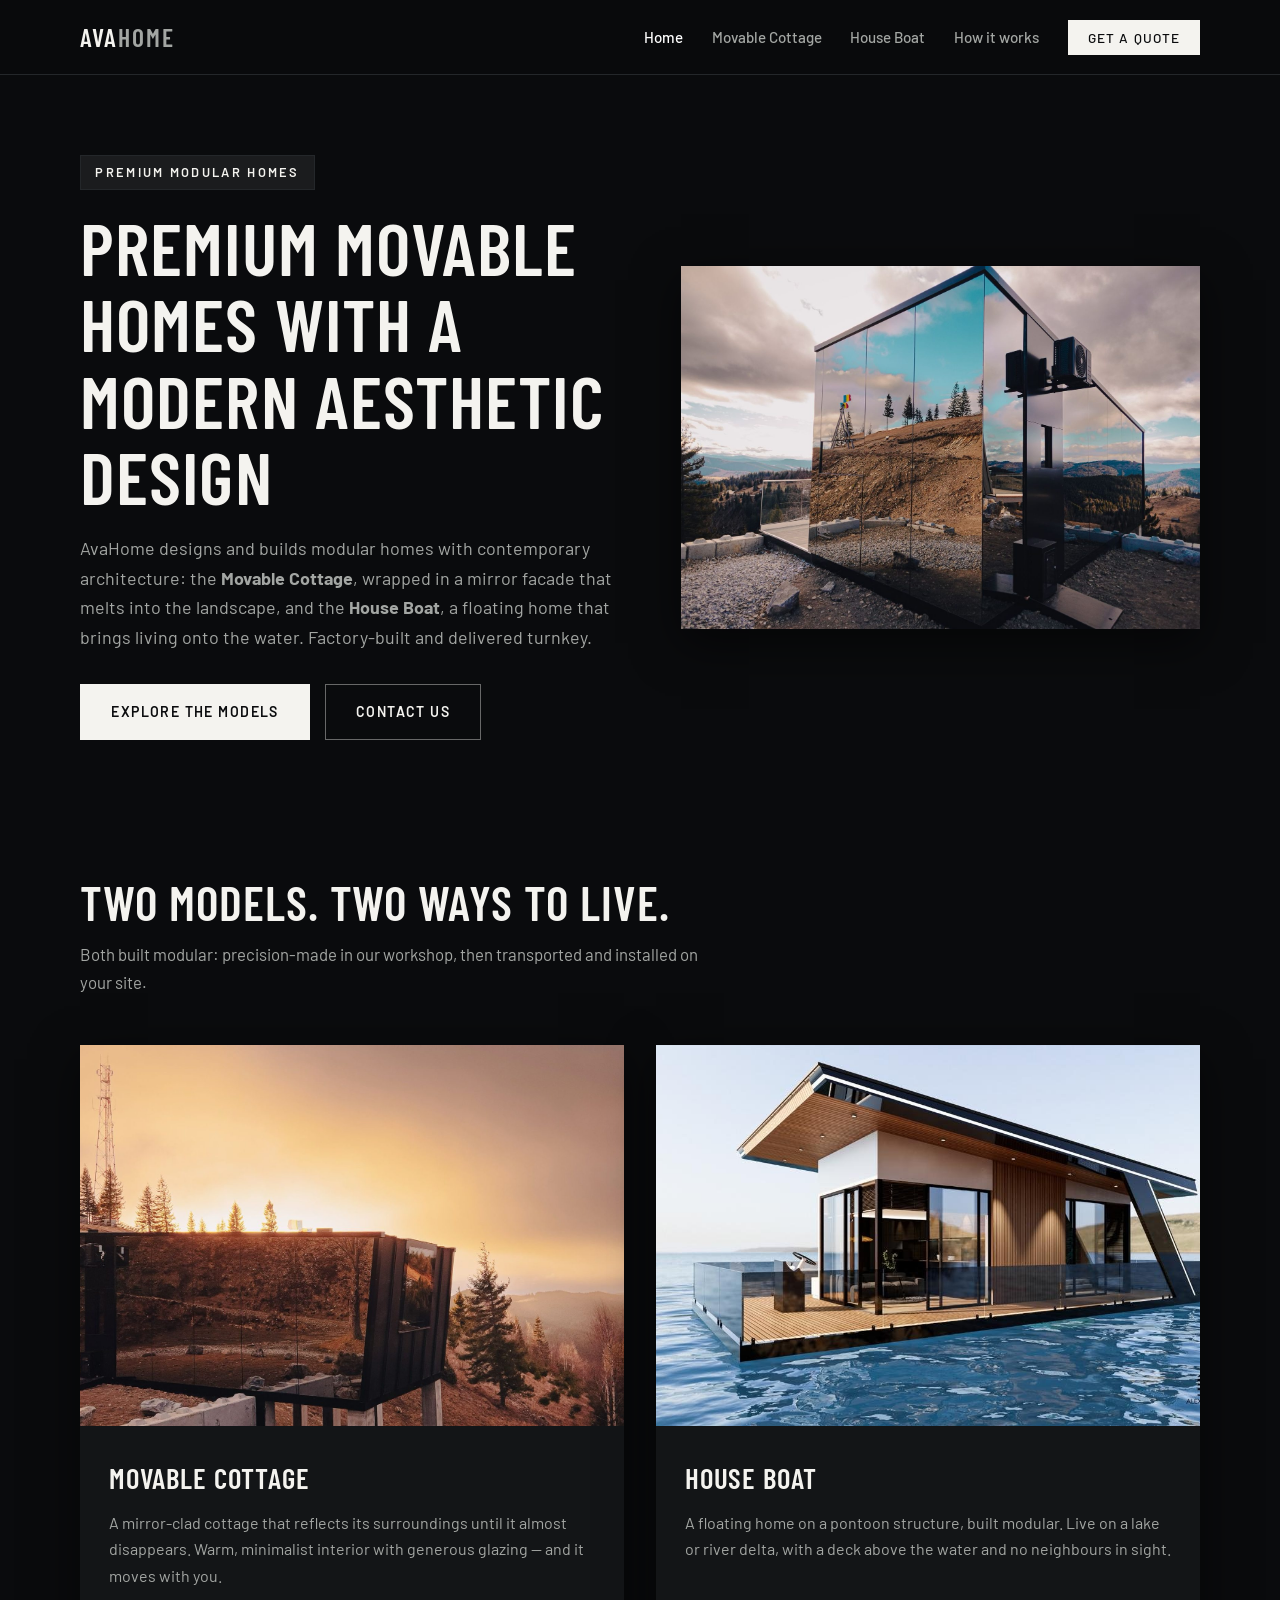
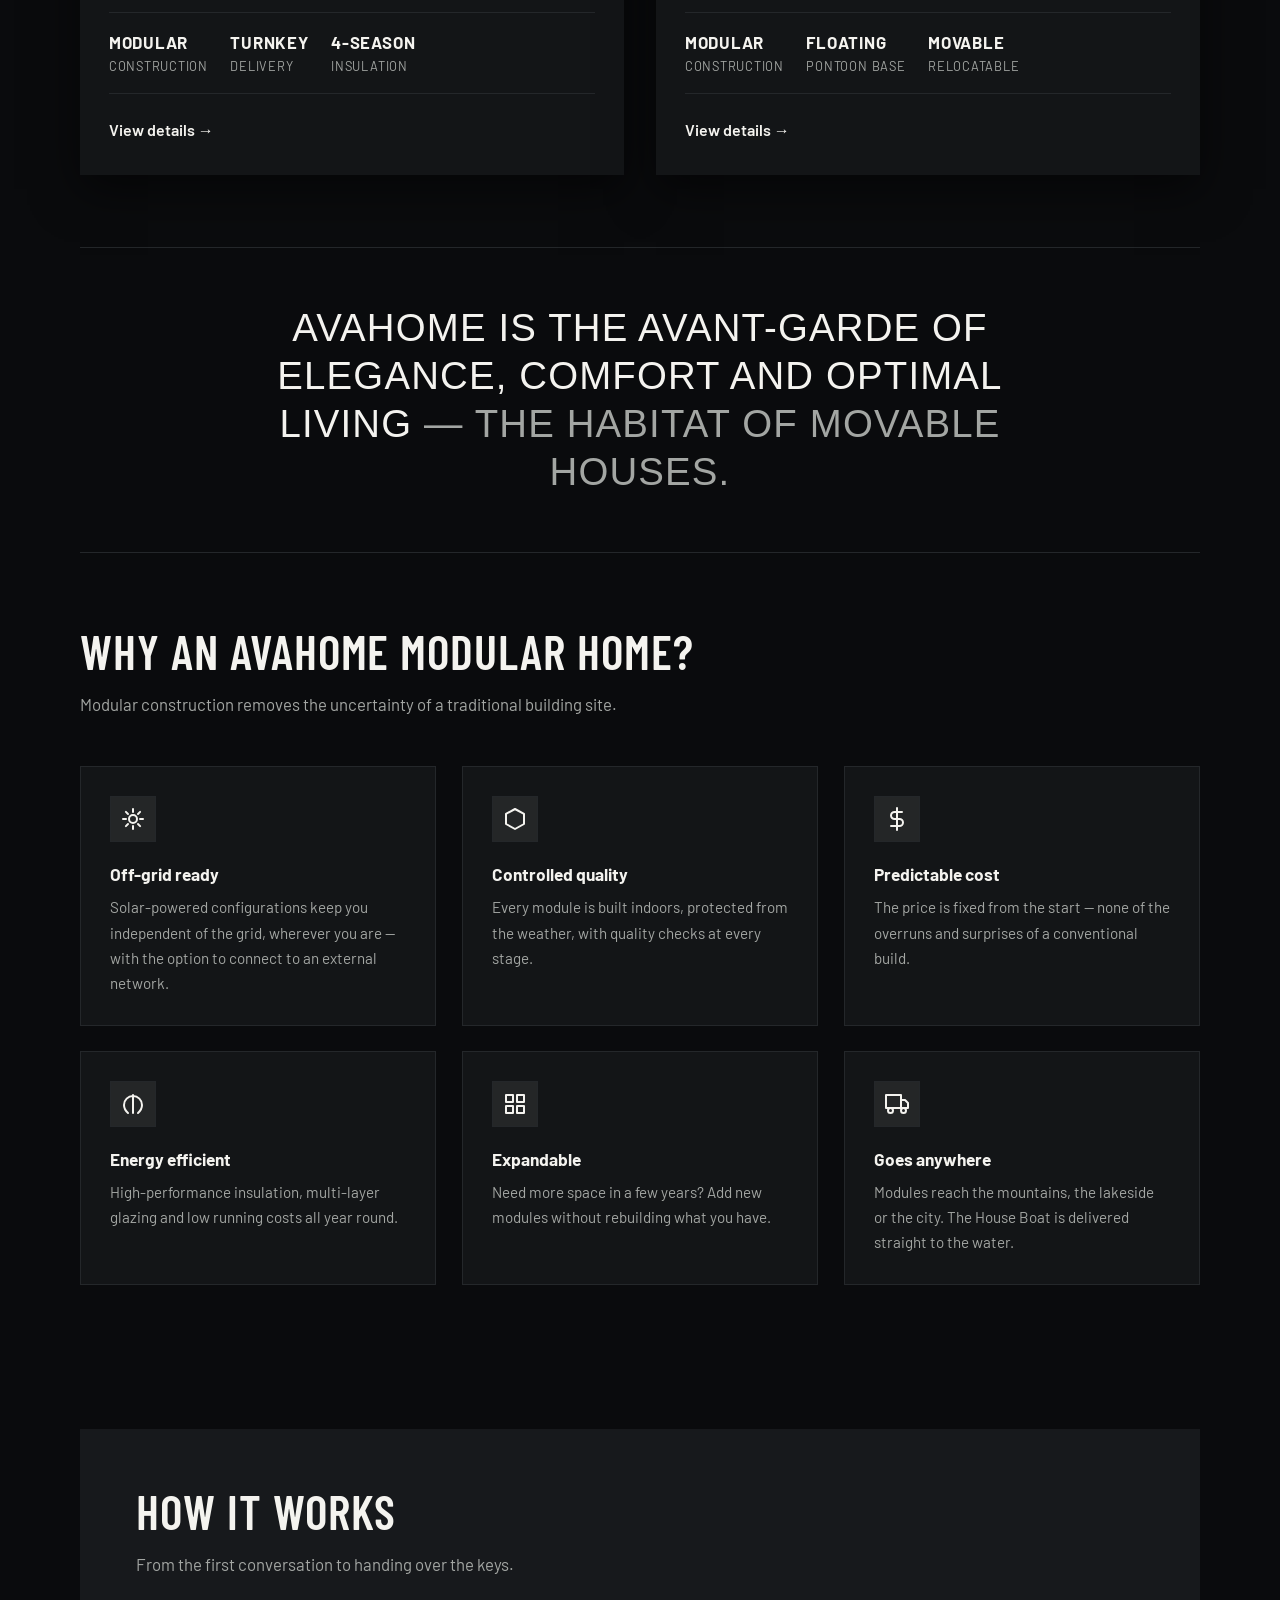
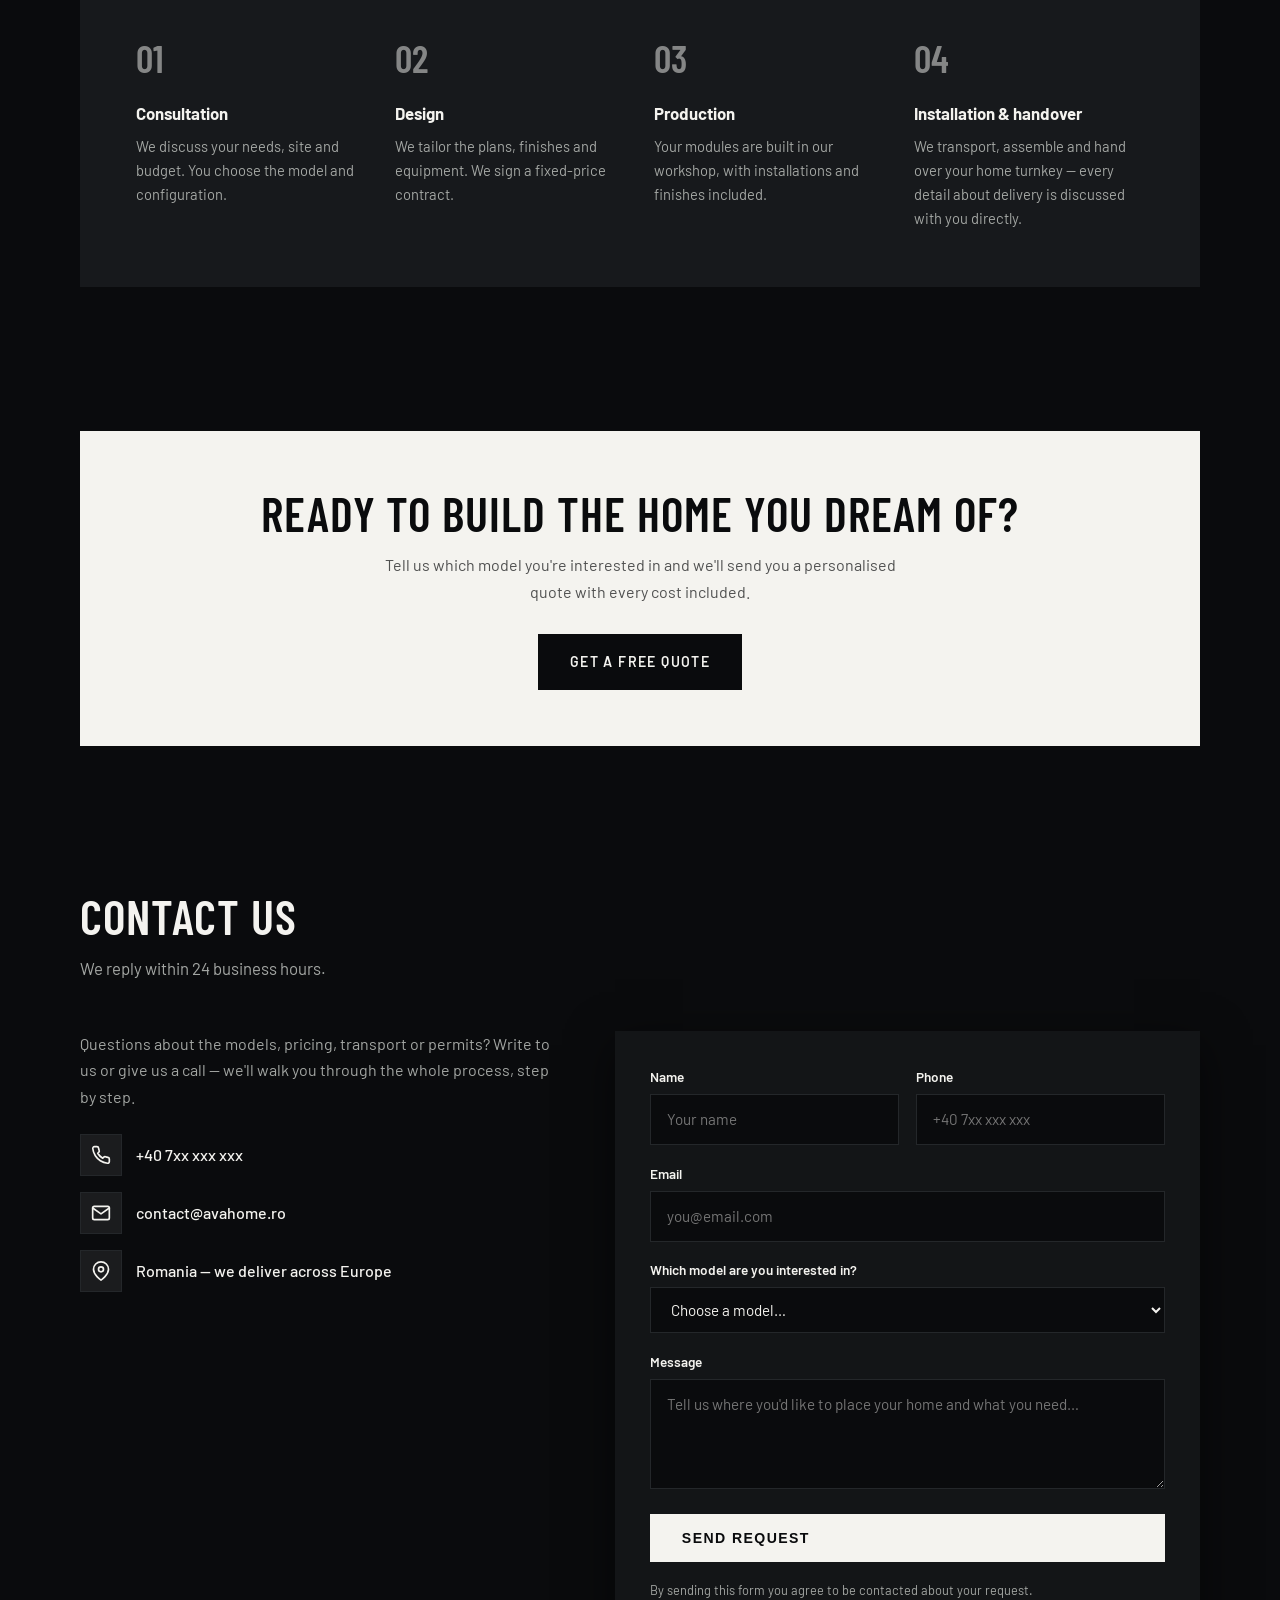
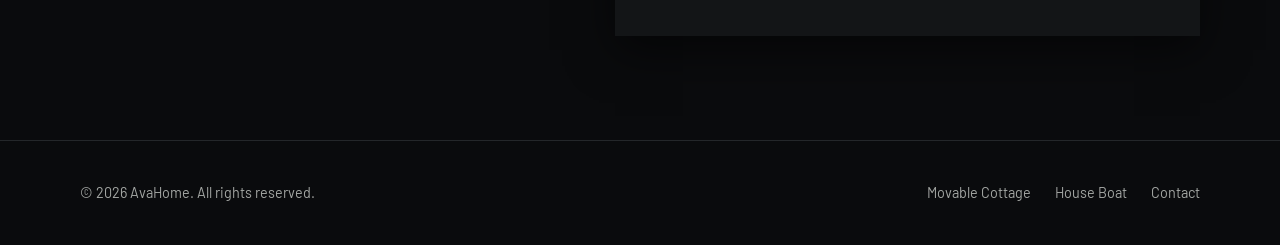
==== commit ff9e03e2: "Remove delivery-time claims; hero and features now purely presentational - New hero headline focused" ====
--- a/index.html
+++ b/index.html
@@ -36,12 +36,12 @@
     <div class="container hero-grid">
       <div>
         <span class="eyebrow">Premium modular homes</span>
-        <h1>Your home, ready in weeks. Not years.</h1>
+        <h1>Premium movable homes with a modern aesthetic design</h1>
         <p class="lead">
           AvaHome designs and builds modular homes with contemporary architecture:
           the <strong>Movable Cottage</strong>, wrapped in a mirror facade that melts
           into the landscape, and the <strong>House Boat</strong>, a floating home
-          that brings living onto the water. Factory-built, delivered and installed turnkey.
+          that brings living onto the water. Factory-built and delivered turnkey.
         </p>
         <div class="btn-row">
           <a href="#models" class="btn btn-primary">Explore the models</a>
@@ -59,7 +59,7 @@
     <div class="container">
       <div class="section-head">
         <h2>Two models. Two ways to live.</h2>
-        <p>Both built modular: precision-made in our workshop, then transported and installed on your site in days.</p>
+        <p>Both built modular: precision-made in our workshop, then transported and installed on your site.</p>
       </div>
       <div class="models-grid">
         <article class="model-card reveal">
@@ -115,10 +115,10 @@
       <div class="features-grid">
         <div class="feature reveal">
           <div class="icon">
-            <svg width="24" height="24" viewBox="0 0 24 24" fill="none" stroke="currentColor" stroke-width="2" stroke-linecap="round" stroke-linejoin="round"><circle cx="12" cy="12" r="10"/><polyline points="12 6 12 12 16 14"/></svg>
-          </div>
-          <h3>Speed</h3>
-          <p>Modules are built in the workshop while your site is being prepared. Installation takes days, not months.</p>
+            <svg width="24" height="24" viewBox="0 0 24 24" fill="none" stroke="currentColor" stroke-width="2" stroke-linecap="round" stroke-linejoin="round"><circle cx="12" cy="12" r="4"/><line x1="12" y1="2" x2="12" y2="5"/><line x1="12" y1="19" x2="12" y2="22"/><line x1="2" y1="12" x2="5" y2="12"/><line x1="19" y1="12" x2="22" y2="12"/><line x1="4.9" y1="4.9" x2="7" y2="7"/><line x1="17" y1="17" x2="19.1" y2="19.1"/><line x1="4.9" y1="19.1" x2="7" y2="17"/><line x1="17" y1="7" x2="19.1" y2="4.9"/></svg>
+          </div>
+          <h3>Off-grid ready</h3>
+          <p>Solar-powered configurations keep you independent of the grid, wherever you are — with the option to connect to an external network.</p>
         </div>
         <div class="feature reveal">
           <div class="icon">
@@ -182,7 +182,7 @@
           </div>
           <div class="step">
             <h3>Installation &amp; handover</h3>
-            <p>We transport, assemble and hand over your home turnkey — ready to live in.</p>
+            <p>We transport, assemble and hand over your home turnkey — every detail about delivery is discussed with you directly.</p>
           </div>
         </div>
       </div>
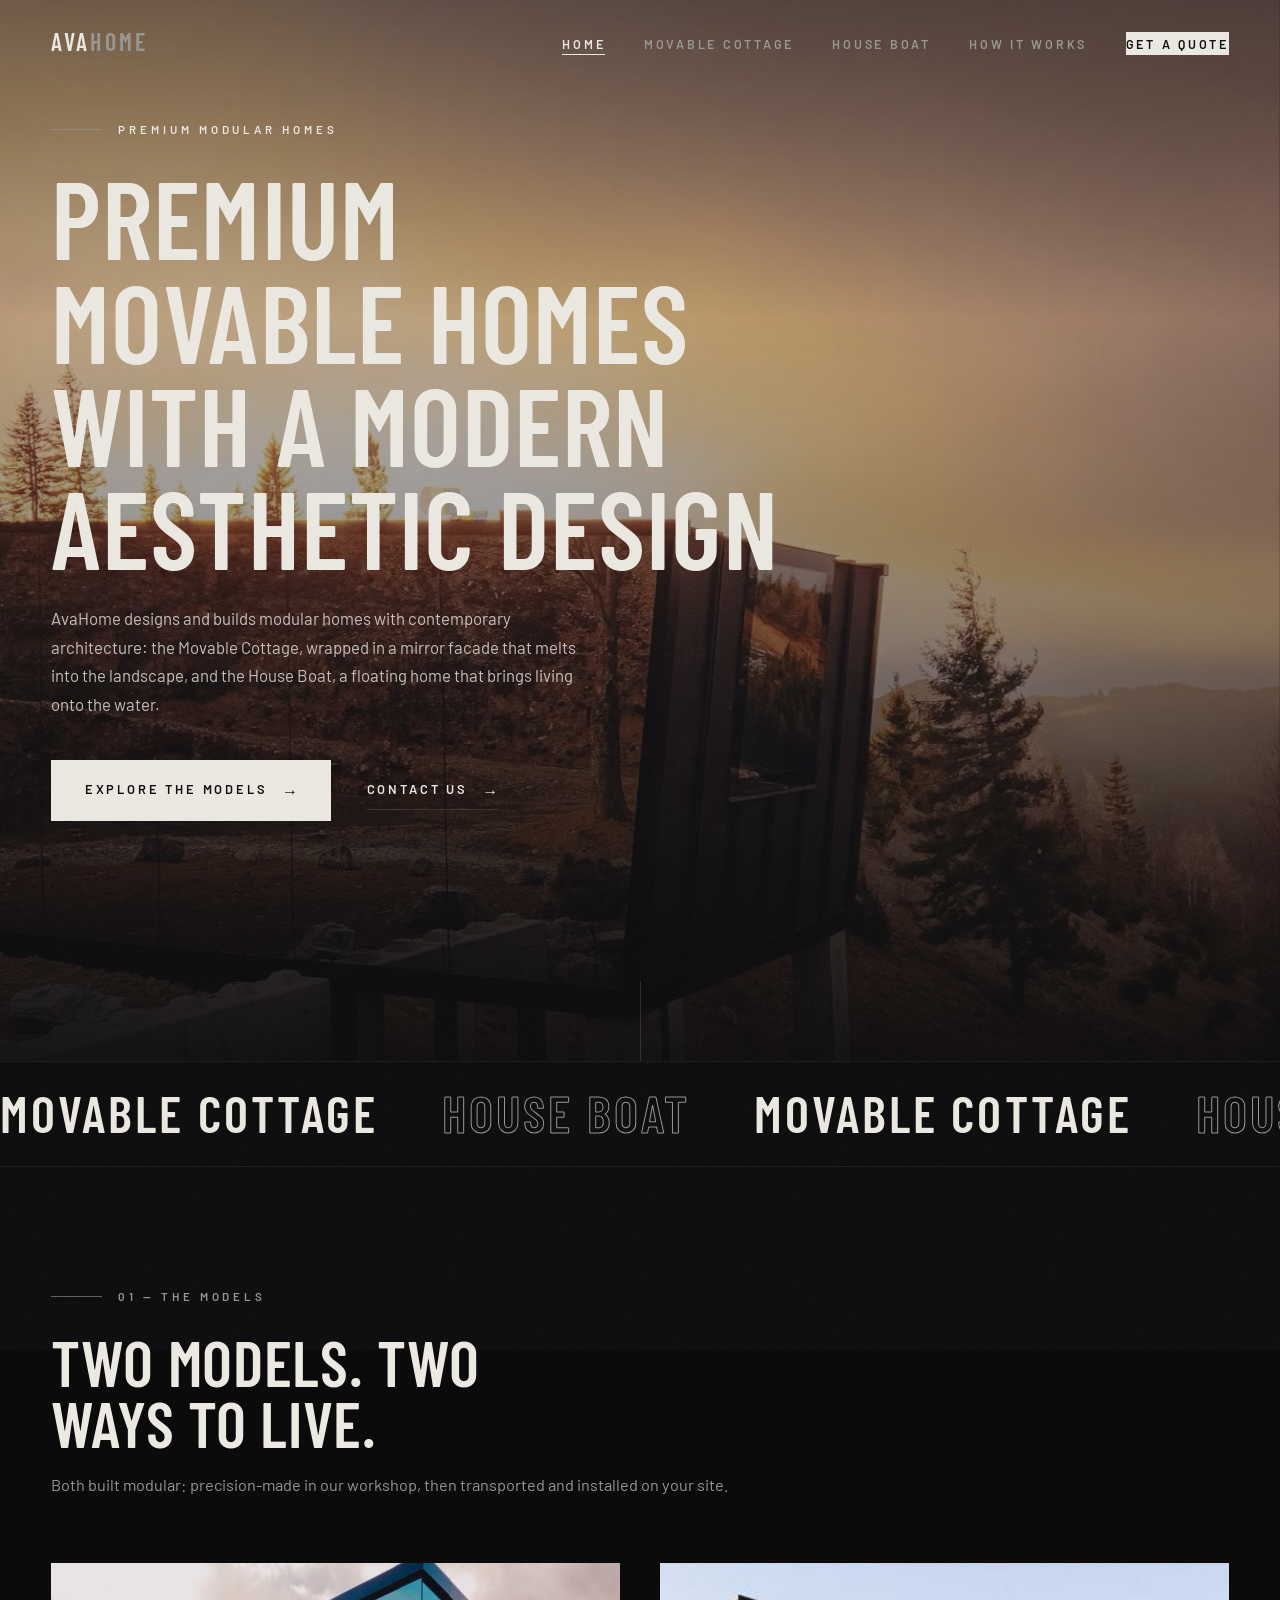
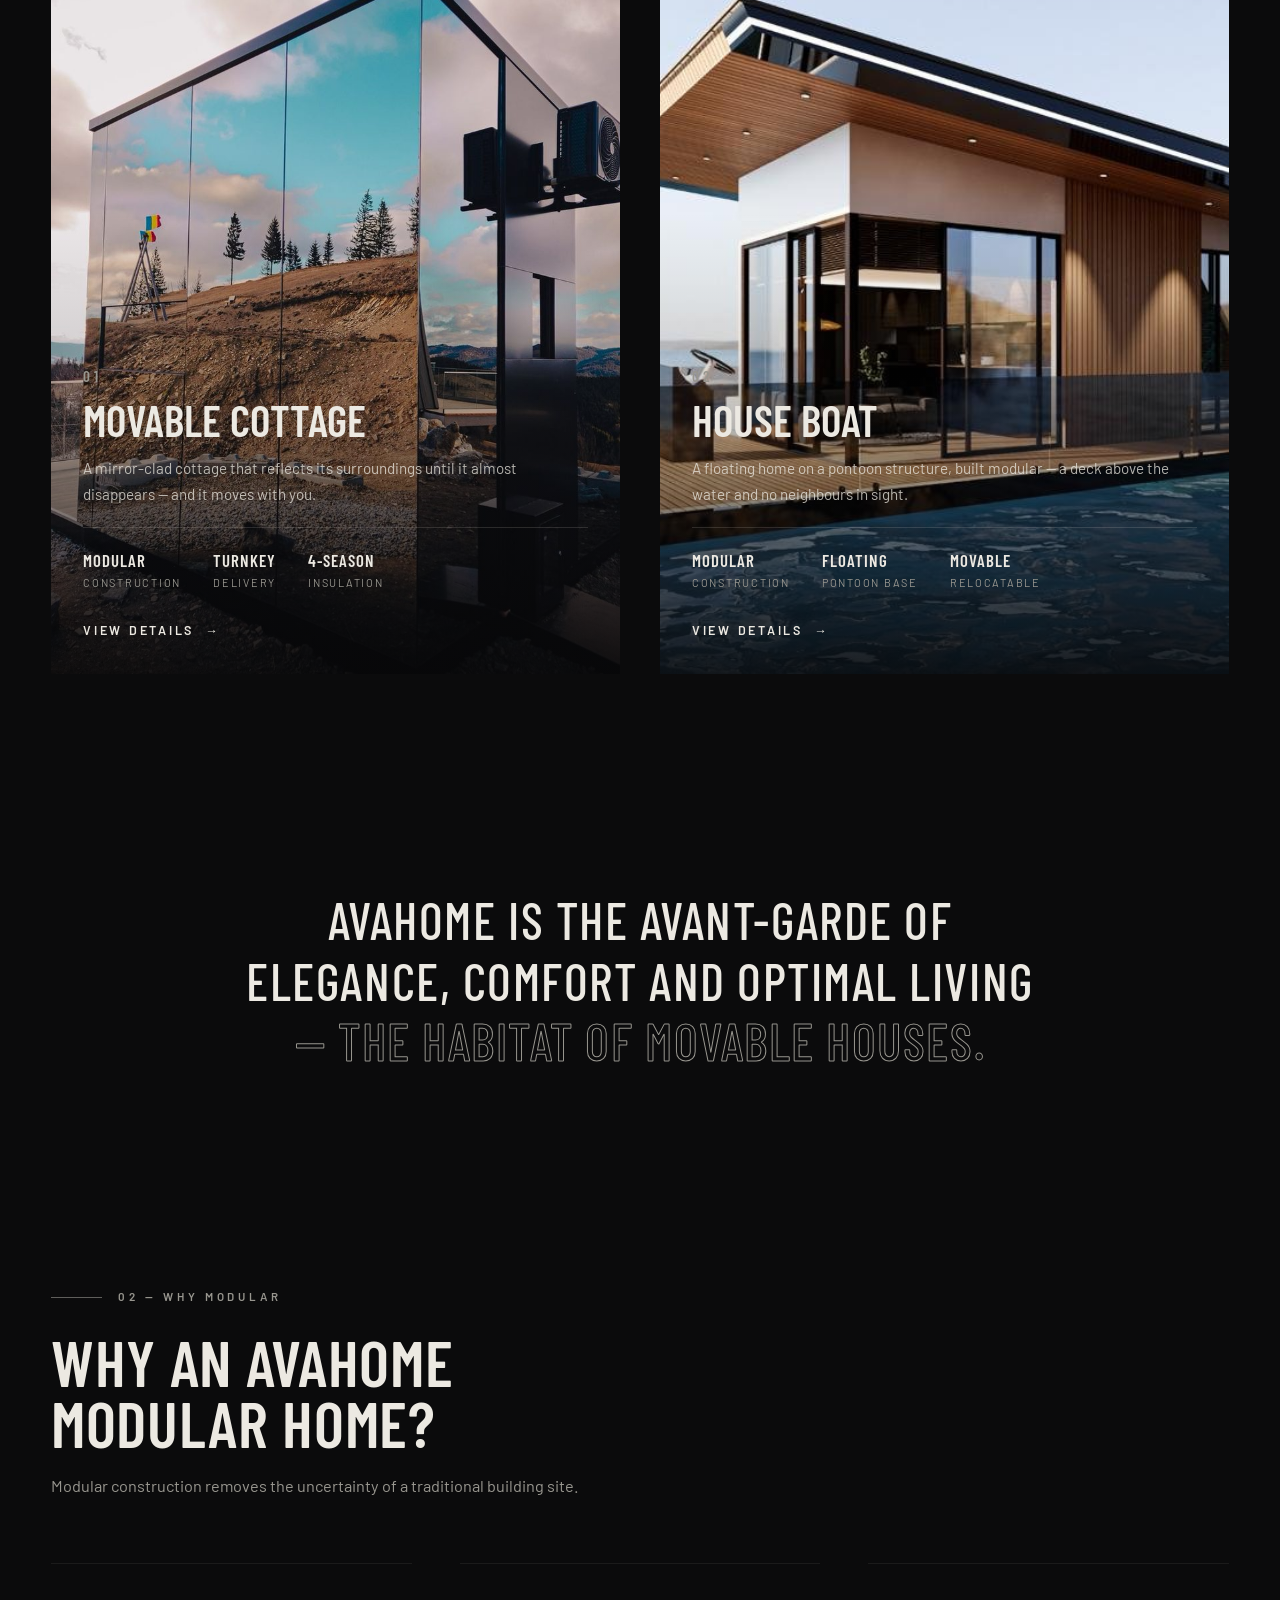
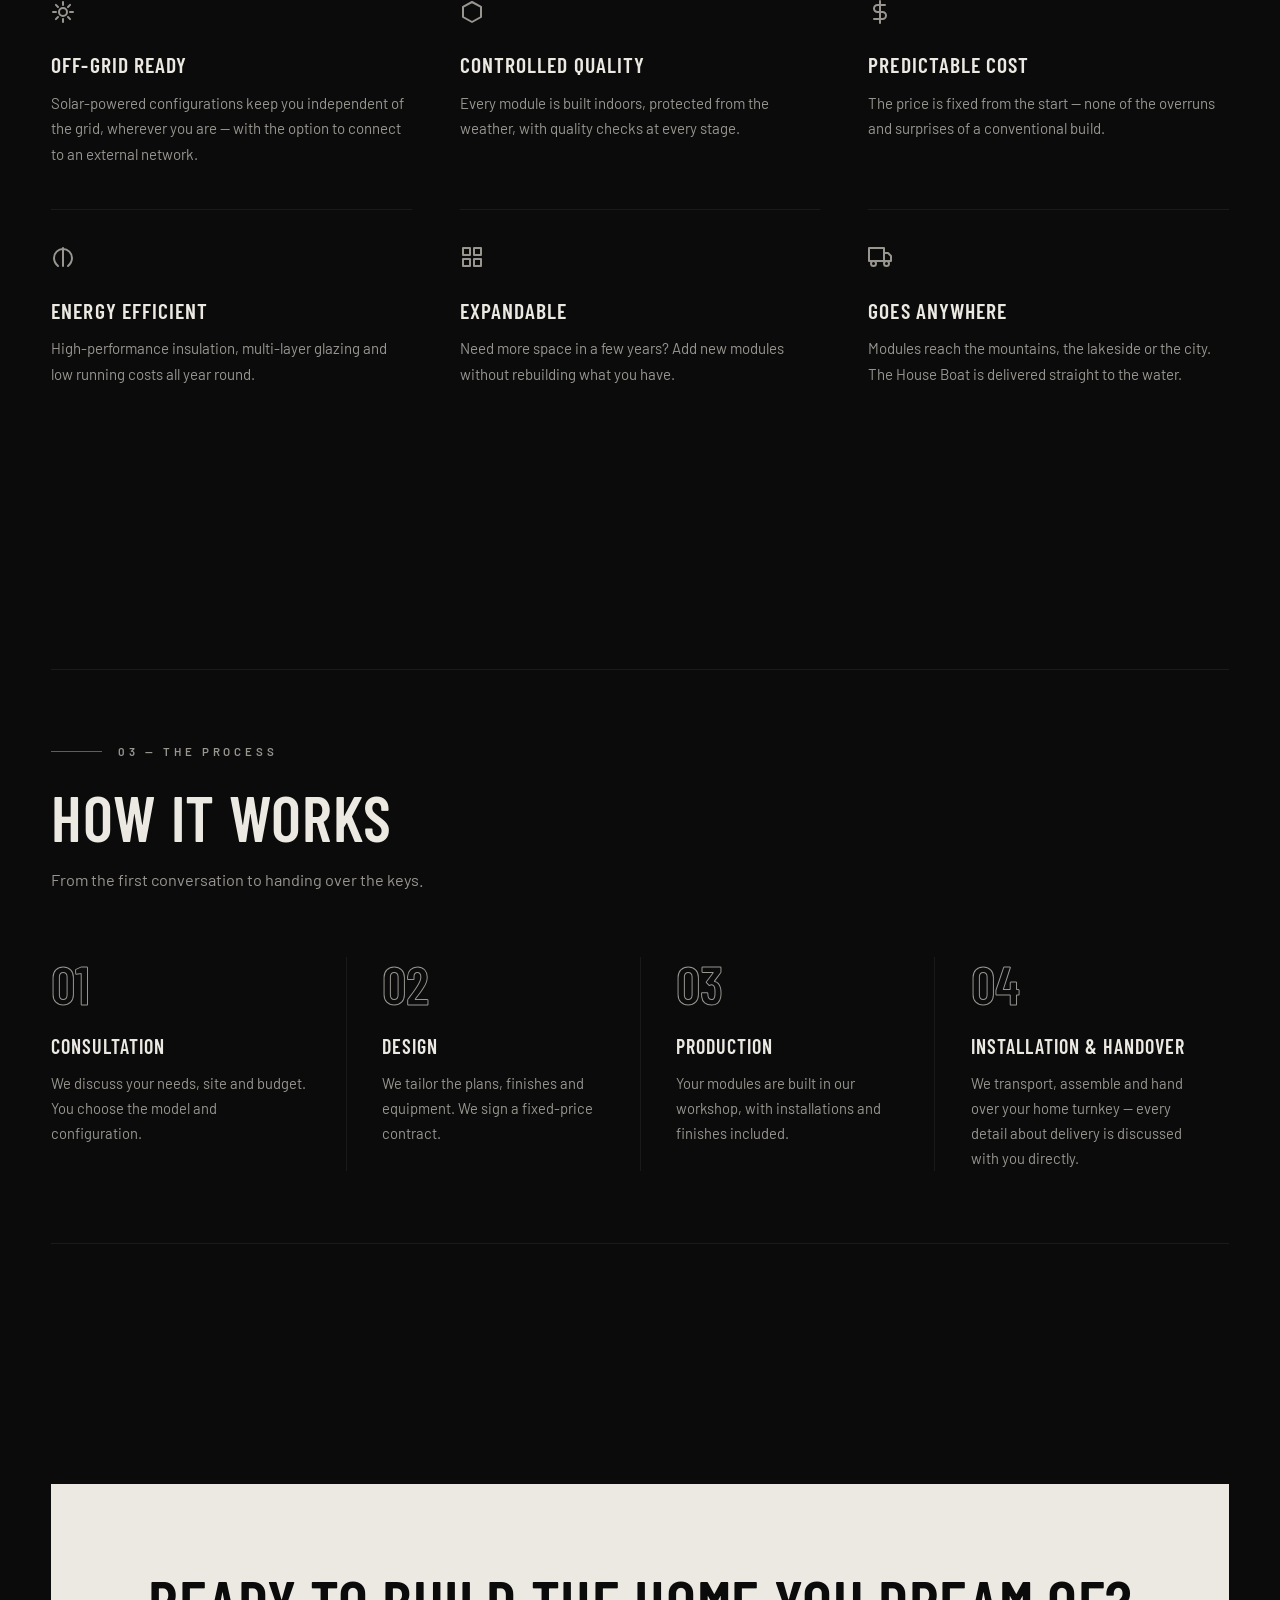
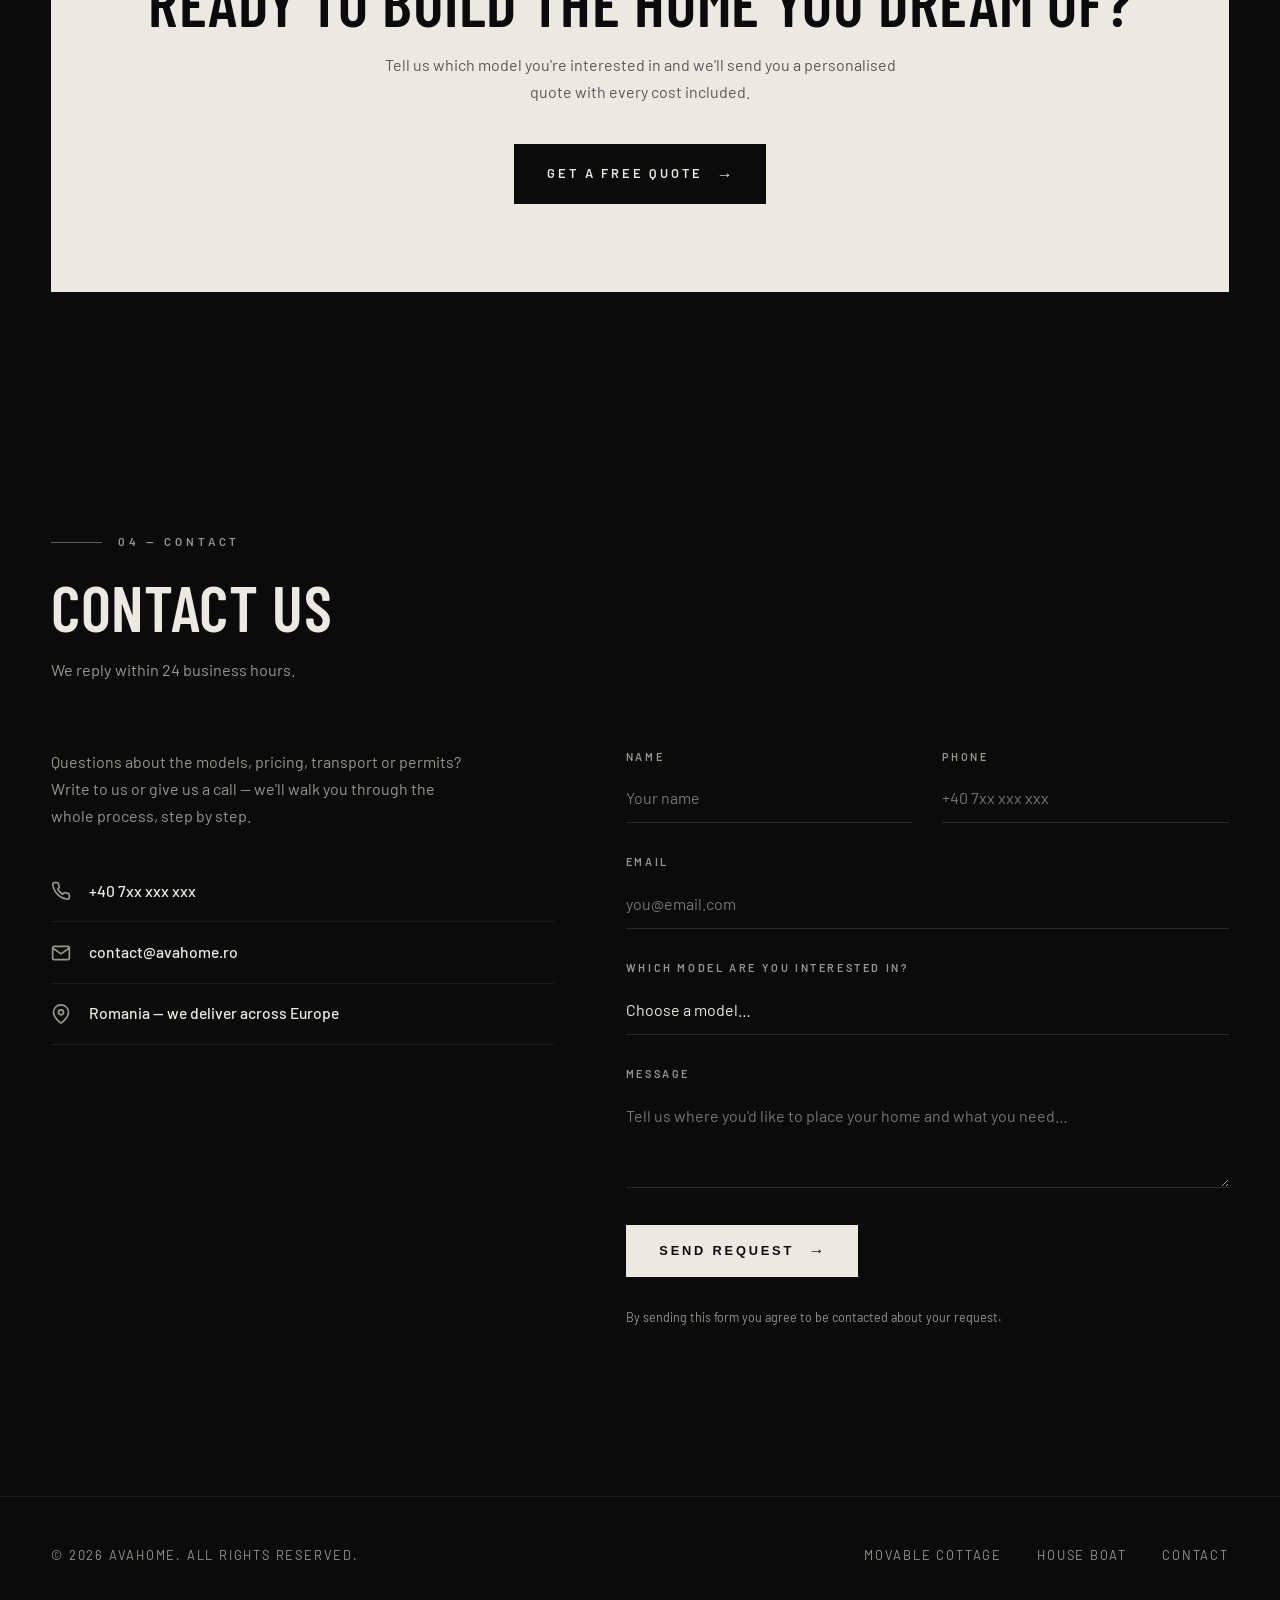
==== commit f05304bb: "Cinematic premium redesign: full-bleed heroes, editorial layout, self-hosted type - Full-viewport he" ====
--- a/index.html
+++ b/index.html
@@ -5,9 +5,6 @@
   <meta name="viewport" content="width=device-width, initial-scale=1.0">
   <title>AvaHome — Modular Homes: Movable Cottage &amp; House Boat</title>
   <meta name="description" content="AvaHome builds premium modular homes: the Movable Cottage with a mirror facade that melts into the landscape, and the modular floating House Boat. Factory-built, delivered turnkey.">
-  <link rel="preconnect" href="https://fonts.googleapis.com">
-  <link rel="preconnect" href="https://fonts.gstatic.com" crossorigin>
-  <link href="https://fonts.googleapis.com/css2?family=Barlow+Condensed:wght@500;600&family=Barlow:wght@400;500;600&display=swap" rel="stylesheet">
   <link rel="stylesheet" href="assets/css/style.css">
   <link rel="icon" href="data:image/svg+xml,<svg xmlns='http://www.w3.org/2000/svg' viewBox='0 0 100 100'><text y='80' font-size='80'>🏡</text></svg>">
 </head>
@@ -32,64 +29,72 @@
 <main>
 
   <!-- ================= HERO ================= -->
-  <section class="hero">
-    <div class="container hero-grid">
-      <div>
-        <span class="eyebrow">Premium modular homes</span>
-        <h1>Premium movable homes with a modern aesthetic design</h1>
-        <p class="lead">
-          AvaHome designs and builds modular homes with contemporary architecture:
-          the <strong>Movable Cottage</strong>, wrapped in a mirror facade that melts
-          into the landscape, and the <strong>House Boat</strong>, a floating home
-          that brings living onto the water. Factory-built and delivered turnkey.
-        </p>
-        <div class="btn-row">
-          <a href="#models" class="btn btn-primary">Explore the models</a>
-          <a href="#contact" class="btn btn-ghost">Contact us</a>
-        </div>
-      </div>
-      <div class="hero-art reveal">
-        <img src="assets/img/mirror/exterior-front.jpg" alt="Movable Cottage — the mirror facade reflecting sky and mountain scenery">
-      </div>
-    </div>
-  </section>
+  <section class="hero-full">
+    <div class="hero-bg">
+      <img src="assets/img/mirror/exterior-sunset.jpg" style="object-position: 72% 50%;" alt="Movable Cottage at sunset — the mirror facade glowing above the valley">
+    </div>
+    <div class="hero-content container">
+      <span class="sec-label">Premium modular homes</span>
+      <h1>Premium movable homes with a modern aesthetic design</h1>
+      <p class="lead">
+        AvaHome designs and builds modular homes with contemporary architecture:
+        the Movable Cottage, wrapped in a mirror facade that melts into the landscape,
+        and the House Boat, a floating home that brings living onto the water.
+      </p>
+      <div class="btn-row">
+        <a href="#models" class="btn btn-primary">Explore the models</a>
+        <a href="#contact" class="btn btn-ghost">Contact us</a>
+      </div>
+    </div>
+    <div class="scroll-hint" aria-hidden="true"></div>
+  </section>
+
+  <div class="marquee" aria-hidden="true">
+    <div class="marquee-track">
+      <span>Movable Cottage</span><span>House Boat</span><span>Movable Cottage</span><span>House Boat</span>
+      <span>Movable Cottage</span><span>House Boat</span><span>Movable Cottage</span><span>House Boat</span>
+    </div>
+  </div>
 
   <!-- ================= MODELS ================= -->
   <section id="models">
     <div class="container">
       <div class="section-head">
+        <span class="sec-label">01 — The models</span>
         <h2>Two models. Two ways to live.</h2>
         <p>Both built modular: precision-made in our workshop, then transported and installed on your site.</p>
       </div>
       <div class="models-grid">
         <article class="model-card reveal">
-          <div class="card-art">
-            <img src="assets/img/mirror/exterior-sunset.jpg" style="object-position: 78% 50%;" alt="Movable Cottage at sunset, above the valley">
-          </div>
-          <div class="card-body">
+          <a href="movable-cottage.html" class="card-art" aria-label="Movable Cottage">
+            <img src="assets/img/mirror/exterior-front.jpg" alt="Movable Cottage — the mirror facade reflecting clouds and hills">
+          </a>
+          <div class="card-overlay">
+            <span class="index">01</span>
             <h3>Movable Cottage</h3>
-            <p>A mirror-clad cottage that reflects its surroundings until it almost disappears. Warm, minimalist interior with generous glazing — and it moves with you.</p>
+            <p>A mirror-clad cottage that reflects its surroundings until it almost disappears — and it moves with you.</p>
             <div class="card-specs">
               <div class="spec"><strong>Modular</strong>construction</div>
               <div class="spec"><strong>Turnkey</strong>delivery</div>
               <div class="spec"><strong>4-season</strong>insulation</div>
             </div>
-            <a href="movable-cottage.html" class="card-link">View details →</a>
+            <a href="movable-cottage.html" class="card-link">View details</a>
           </div>
         </article>
         <article class="model-card reveal">
-          <div class="card-art">
+          <a href="house-boat.html" class="card-art" aria-label="House Boat">
             <img src="assets/img/boat/exterior-main.jpg" alt="House Boat — modular floating home on the water">
-          </div>
-          <div class="card-body">
+          </a>
+          <div class="card-overlay">
+            <span class="index">02</span>
             <h3>House Boat</h3>
-            <p>A floating home on a pontoon structure, built modular. Live on a lake or river delta, with a deck above the water and no neighbours in sight.</p>
+            <p>A floating home on a pontoon structure, built modular — a deck above the water and no neighbours in sight.</p>
             <div class="card-specs">
               <div class="spec"><strong>Modular</strong>construction</div>
               <div class="spec"><strong>Floating</strong>pontoon base</div>
               <div class="spec"><strong>Movable</strong>relocatable</div>
             </div>
-            <a href="house-boat.html" class="card-link">View details →</a>
+            <a href="house-boat.html" class="card-link">View details</a>
           </div>
         </article>
       </div>
@@ -109,6 +114,7 @@
   <section id="benefits">
     <div class="container">
       <div class="section-head">
+        <span class="sec-label">02 — Why modular</span>
         <h2>Why an AvaHome modular home?</h2>
         <p>Modular construction removes the uncertainty of a traditional building site.</p>
       </div>
@@ -164,6 +170,7 @@
     <div class="container">
       <div class="process reveal">
         <div class="section-head">
+          <span class="sec-label">03 — The process</span>
           <h2>How it works</h2>
           <p>From the first conversation to handing over the keys.</p>
         </div>
@@ -204,6 +211,7 @@
   <section id="contact">
     <div class="container">
       <div class="section-head">
+        <span class="sec-label">04 — Contact</span>
         <h2>Contact us</h2>
         <p>We reply within 24 business hours.</p>
       </div>
--- a/assets/css/style.css
+++ b/assets/css/style.css
@@ -1,21 +1,57 @@
+@font-face {
+  font-family: 'Barlow';
+  font-style: normal;
+  font-weight: 400;
+  font-display: swap;
+  src: url('../fonts/Barlow-400.woff2') format('woff2');
+}
+@font-face {
+  font-family: 'Barlow';
+  font-style: normal;
+  font-weight: 500;
+  font-display: swap;
+  src: url('../fonts/Barlow-500.woff2') format('woff2');
+}
+@font-face {
+  font-family: 'Barlow';
+  font-style: normal;
+  font-weight: 600;
+  font-display: swap;
+  src: url('../fonts/Barlow-600.woff2') format('woff2');
+}
+@font-face {
+  font-family: 'Barlow Condensed';
+  font-style: normal;
+  font-weight: 500;
+  font-display: swap;
+  src: url('../fonts/BarlowCondensed-500.woff2') format('woff2');
+}
+@font-face {
+  font-family: 'Barlow Condensed';
+  font-style: normal;
+  font-weight: 600;
+  font-display: swap;
+  src: url('../fonts/BarlowCondensed-600.woff2') format('woff2');
+}
+
 /* ===================================================================
-   AvaHome — site de prezentare case modulare
+   AvaHome — premium dark monochrome
+   Cinematic, editorial, architectural.
    =================================================================== */
 
 :root {
-  --bg: #0a0b0d;
-  --surface: #131517;
-  --ink: #f4f3ef;
-  --ink-soft: #a3a6a3;
-  --accent: #f4f3ef;
-  --accent-dark: #ffffff;
-  --accent-soft: rgba(255, 255, 255, 0.07);
-  --sand: #17191c;
-  --line: #24272a;
-  --radius: 0px;
-  --shadow: 0 14px 44px rgba(0, 0, 0, 0.55);
+  --bg: #0b0b0c;
+  --bg-deep: #070708;
+  --surface: #111214;
+  --ink: #ece9e2;
+  --ink-muted: #98968f;
+  --hairline: rgba(236, 233, 226, 0.14);
+  --hairline-soft: rgba(236, 233, 226, 0.07);
+  --paper: #ece9e2;
   --font-display: "Barlow Condensed", "Arial Narrow", sans-serif;
   --font-body: "Barlow", -apple-system, BlinkMacSystemFont, "Segoe UI", sans-serif;
+  --ease-out: cubic-bezier(0.16, 1, 0.3, 1);
+  --dur: 1.1s;
 }
 
 * { margin: 0; padding: 0; box-sizing: border-box; }
@@ -26,455 +62,785 @@
   font-family: var(--font-body);
   background: var(--bg);
   color: var(--ink);
-  line-height: 1.65;
+  line-height: 1.7;
+  font-weight: 400;
   -webkit-font-smoothing: antialiased;
-}
-
-img, svg { max-width: 100%; display: block; }
+  overflow-x: hidden;
+}
+
+/* film grain */
+body::after {
+  content: "";
+  position: fixed;
+  inset: -50%;
+  width: 200%;
+  height: 200%;
+  pointer-events: none;
+  z-index: 9999;
+  opacity: 0.05;
+  background-image: url("data:image/svg+xml,%3Csvg xmlns='http://www.w3.org/2000/svg' width='300' height='300'%3E%3Cfilter id='n'%3E%3CfeTurbulence type='fractalNoise' baseFrequency='0.85' numOctaves='2' stitchTiles='stitch'/%3E%3C/filter%3E%3Crect width='300' height='300' filter='url(%23n)'/%3E%3C/svg%3E");
+}
+
+::selection { background: var(--paper); color: var(--bg); }
+
+img, svg, video { max-width: 100%; display: block; }
 
 a { color: inherit; text-decoration: none; }
 
-.container {
-  width: min(1120px, 92%);
-  margin: 0 auto;
-}
-
-/* ---------------- Header ---------------- */
+.container { width: min(1240px, 92%); margin: 0 auto; }
+
+/* ================= Type ================= */
+
+h1, h2 {
+  font-family: var(--font-display);
+  font-weight: 600;
+  text-transform: uppercase;
+  line-height: 0.95;
+  letter-spacing: 0.01em;
+  text-wrap: balance;
+}
+
+h1 { font-size: clamp(3.2rem, 8.5vw, 7rem); }
+h2 { font-size: clamp(2.4rem, 5vw, 4.2rem); margin-bottom: 1.1rem; }
+
+.sec-label {
+  display: flex;
+  align-items: center;
+  gap: 1rem;
+  font-size: 0.72rem;
+  font-weight: 600;
+  text-transform: uppercase;
+  letter-spacing: 0.34em;
+  color: var(--ink-muted);
+  margin-bottom: 1.6rem;
+}
+
+.sec-label::before {
+  content: "";
+  width: 3.2rem;
+  height: 1px;
+  background: var(--ink-muted);
+  opacity: 0.6;
+}
+
+/* ================= Header ================= */
 
 .site-header {
-  position: sticky;
+  position: fixed;
   top: 0;
-  z-index: 50;
-  background: rgba(10, 11, 13, 0.88);
-  backdrop-filter: blur(10px);
-  border-bottom: 1px solid var(--line);
+  left: 0;
+  right: 0;
+  z-index: 90;
+  transition: background 0.5s, border-color 0.5s, backdrop-filter 0.5s;
+  border-bottom: 1px solid transparent;
+}
+
+.site-header.scrolled {
+  background: rgba(11, 11, 12, 0.82);
+  backdrop-filter: blur(14px);
+  border-bottom-color: var(--hairline-soft);
 }
 
 .nav {
   display: flex;
   align-items: center;
   justify-content: space-between;
-  padding: 1rem 0;
+  padding: 1.35rem 0;
 }
 
 .logo {
   font-family: var(--font-display);
-  font-size: 1.6rem;
-  font-weight: 600;
-  text-transform: uppercase;
-  letter-spacing: 0.08em;
-}
-
-.logo span { color: var(--ink-soft); }
+  font-size: 1.5rem;
+  font-weight: 600;
+  text-transform: uppercase;
+  letter-spacing: 0.14em;
+}
+
+.logo span { color: var(--ink-muted); transition: color 0.4s; }
+.logo:hover span { color: var(--ink); }
 
 .nav-links {
   display: flex;
   align-items: center;
-  gap: 1.8rem;
+  gap: 2.4rem;
   list-style: none;
 }
 
 .nav-links a {
-  font-size: 0.95rem;
-  font-weight: 500;
-  color: var(--ink-soft);
-  transition: color 0.2s;
-}
-
-.nav-links a:hover,
-.nav-links a.active { color: #ffffff; }
+  position: relative;
+  font-size: 0.78rem;
+  font-weight: 600;
+  text-transform: uppercase;
+  letter-spacing: 0.22em;
+  color: var(--ink-muted);
+  padding: 0.3rem 0;
+  transition: color 0.35s;
+}
+
+.nav-links a:not(.nav-cta)::after {
+  content: "";
+  position: absolute;
+  left: 0;
+  bottom: 0;
+  height: 1px;
+  width: 100%;
+  background: var(--ink);
+  transform: scaleX(0);
+  transform-origin: right;
+  transition: transform 0.5s var(--ease-out);
+}
+
+.nav-links a:hover, .nav-links a.active { color: var(--ink); }
+.nav-links a:not(.nav-cta):hover::after,
+.nav-links a.active:not(.nav-cta)::after { transform: scaleX(1); transform-origin: left; }
 
 .nav-cta {
-  background: var(--accent);
-  color: #0a0b0d !important;
-  padding: 0.55rem 1.25rem;
-  border-radius: 0;
-  text-transform: uppercase;
-  letter-spacing: 0.08em;
-  font-size: 0.85rem !important;
-  transition: background 0.2s;
+  color: var(--bg) !important;
+  background: var(--paper);
+  padding: 0.65rem 1.5rem;
+  overflow: hidden;
+  position: relative;
+  transition: color 0.35s;
 }
 
 .nav-cta:hover { background: #ffffff; }
 
-.nav-toggle {
-  display: none;
-  background: none;
-  border: none;
-  cursor: pointer;
-  padding: 0.4rem;
-}
-
-.nav-toggle span {
-  display: block;
-  width: 24px;
-  height: 2px;
-  background: var(--ink);
-  margin: 5px 0;
-  transition: transform 0.25s, opacity 0.25s;
-}
-
-/* ---------------- Hero ---------------- */
-
-.hero {
-  padding: 5rem 0 4rem;
-  overflow: hidden;
-}
-
-.hero-grid {
-  display: grid;
-  grid-template-columns: 1.05fr 1fr;
-  gap: 3.5rem;
-  align-items: center;
-}
-
-.eyebrow {
-  display: inline-block;
-  font-size: 0.8rem;
-  font-weight: 600;
-  text-transform: uppercase;
-  letter-spacing: 0.18em;
-  color: var(--ink);
-  border: 1px solid var(--line);
-  background: var(--accent-soft);
-  padding: 0.35rem 0.9rem;
-  border-radius: 0;
-  margin-bottom: 1.2rem;
-}
-
-h1 {
-  font-family: var(--font-display);
-  font-size: clamp(2.9rem, 6vw, 4.6rem);
-  font-weight: 600;
-  line-height: 1.04;
-  text-transform: uppercase;
-  letter-spacing: 0.015em;
-  margin-bottom: 1.2rem;
-}
-
-.hero p.lead {
-  font-size: 1.12rem;
-  color: var(--ink-soft);
-  max-width: 34rem;
-  margin-bottom: 2rem;
-}
-
-.btn-row { display: flex; flex-wrap: wrap; gap: 0.9rem; }
+.nav-toggle { display: none; background: none; border: none; cursor: pointer; padding: 0.4rem; }
+.nav-toggle span { display: block; width: 26px; height: 1.5px; background: var(--ink); margin: 6px 0; }
+
+/* ================= Buttons ================= */
+
+.btn-row { display: flex; flex-wrap: wrap; gap: 2.2rem; align-items: center; }
 
 .btn {
   display: inline-flex;
   align-items: center;
-  gap: 0.5rem;
-  font-weight: 600;
-  font-size: 0.88rem;
-  text-transform: uppercase;
-  letter-spacing: 0.1em;
-  padding: 0.95rem 1.9rem;
-  border-radius: 0;
-  border: 1.5px solid transparent;
+  gap: 0.9rem;
+  font-weight: 600;
+  font-size: 0.8rem;
+  text-transform: uppercase;
+  letter-spacing: 0.22em;
   cursor: pointer;
-  transition: all 0.2s;
-}
-
-.btn-primary { background: var(--ink); color: #0a0b0d; }
-.btn-primary:hover { background: #ffffff; transform: translateY(-1px); }
-
-.btn-ghost { border-color: rgba(244, 243, 239, 0.4); color: var(--ink); background: transparent; }
-.btn-ghost:hover { border-color: var(--ink); background: var(--ink); color: #0a0b0d; }
-
-.hero-art {
-  border-radius: var(--radius);
+  border: none;
+  background: none;
+  color: var(--ink);
+}
+
+.btn::after {
+  content: "→";
+  font-size: 1rem;
+  letter-spacing: 0;
+  transition: transform 0.45s var(--ease-out);
+}
+
+.btn:hover::after { transform: translateX(0.5rem); }
+
+.btn-primary {
+  background: var(--paper);
+  color: var(--bg);
+  padding: 1.05rem 2.1rem;
+  position: relative;
   overflow: hidden;
-  box-shadow: var(--shadow);
-  line-height: 0;
-}
-
-/* ---------------- Sections ---------------- */
-
-section { padding: 4.5rem 0; }
-
-.section-head {
-  max-width: 40rem;
-  margin-bottom: 3rem;
-}
-
-h2 {
-  font-family: var(--font-display);
-  font-size: clamp(2.1rem, 4vw, 3rem);
-  font-weight: 600;
-  line-height: 1.1;
-  text-transform: uppercase;
-  letter-spacing: 0.02em;
-  margin-bottom: 0.8rem;
-}
-
-.section-head p { color: var(--ink-soft); font-size: 1.05rem; }
-
-/* ---------------- Model cards (homepage) ---------------- */
+  transition: color 0.45s;
+}
+
+.btn-primary > * { position: relative; }
+
+.btn-primary:hover { background: #ffffff; }
+
+.btn-ghost {
+  padding: 1.05rem 0;
+  position: relative;
+}
+
+.btn-ghost::before {
+  content: "";
+  position: absolute;
+  left: 0;
+  bottom: 0.65rem;
+  width: 100%;
+  height: 1px;
+  background: var(--hairline);
+}
+
+.btn-ghost::after { content: "→"; }
+
+/* ================= Full-bleed hero ================= */
+
+.hero-full {
+  position: relative;
+  min-height: 100svh;
+  display: flex;
+  align-items: flex-end;
+  overflow: hidden;
+}
+
+.hero-full.short { min-height: 88svh; }
+
+.hero-bg {
+  position: absolute;
+  inset: 0;
+}
+
+.hero-bg img {
+  width: 100%;
+  height: 100%;
+  object-fit: cover;
+  animation: kenburns 18s var(--ease-out) both;
+}
+
+@keyframes kenburns {
+  from { transform: scale(1.12); }
+  to { transform: scale(1); }
+}
+
+.hero-bg::after {
+  content: "";
+  position: absolute;
+  inset: 0;
+  background:
+    linear-gradient(to top, rgba(11, 11, 12, 0.96) 0%, rgba(11, 11, 12, 0.45) 42%, rgba(11, 11, 12, 0.25) 70%, rgba(11, 11, 12, 0.55) 100%);
+}
+
+.hero-content {
+  position: relative;
+  z-index: 2;
+  padding: 0 0 7.5rem;
+}
+
+.hero-content .sec-label { color: var(--ink); opacity: 0.85; }
+
+.hero-content h1 {
+  max-width: 18ch;
+  margin-bottom: 1.6rem;
+}
+
+.hero-content .lead {
+  font-size: 1.05rem;
+  font-weight: 400;
+  color: rgba(236, 233, 226, 0.8);
+  max-width: 34rem;
+  margin-bottom: 2.6rem;
+}
+
+/* staggered line reveal */
+.hero-content > * {
+  opacity: 0;
+  transform: translateY(2.2rem);
+  animation: rise 1.3s var(--ease-out) forwards;
+}
+
+.hero-content > *:nth-child(1) { animation-delay: 0.15s; }
+.hero-content > *:nth-child(2) { animation-delay: 0.3s; }
+.hero-content > *:nth-child(3) { animation-delay: 0.45s; }
+.hero-content > *:nth-child(4) { animation-delay: 0.6s; }
+
+@keyframes rise {
+  to { opacity: 1; transform: none; }
+}
+
+.scroll-hint {
+  position: absolute;
+  bottom: 0;
+  left: 50%;
+  z-index: 3;
+  width: 1px;
+  height: 5rem;
+  background: var(--hairline);
+  overflow: hidden;
+}
+
+.scroll-hint::after {
+  content: "";
+  position: absolute;
+  left: 0;
+  top: -50%;
+  width: 100%;
+  height: 50%;
+  background: var(--ink);
+  animation: drip 2.2s ease-in-out infinite;
+}
+
+@keyframes drip {
+  0% { top: -50%; }
+  100% { top: 110%; }
+}
+
+/* ================= Marquee ================= */
+
+.marquee {
+  border-top: 1px solid var(--hairline-soft);
+  border-bottom: 1px solid var(--hairline-soft);
+  padding: 1.6rem 0;
+  overflow: hidden;
+  white-space: nowrap;
+}
+
+.marquee-track {
+  display: inline-flex;
+  gap: 4rem;
+  animation: slide 36s linear infinite;
+}
+
+.marquee span {
+  font-family: var(--font-display);
+  font-size: clamp(2rem, 4vw, 3.2rem);
+  font-weight: 600;
+  text-transform: uppercase;
+  letter-spacing: 0.06em;
+  line-height: 1;
+}
+
+.marquee span:nth-child(even) {
+  color: transparent;
+  -webkit-text-stroke: 1px var(--ink-muted);
+}
+
+@keyframes slide {
+  to { transform: translateX(-50%); }
+}
+
+/* ================= Sections ================= */
+
+section { padding: 7.5rem 0; }
+
+.section-head { max-width: 46rem; margin-bottom: 4rem; }
+.section-head p { color: var(--ink-muted); font-size: 1.02rem; }
+
+/* ================= Model cards ================= */
 
 .models-grid {
   display: grid;
   grid-template-columns: 1fr 1fr;
-  gap: 2rem;
-}
-
-.model-card {
-  background: var(--surface);
-  border-radius: var(--radius);
+  gap: 2.5rem;
+}
+
+.model-card { position: relative; }
+
+.model-card .card-art {
+  display: block;
+  position: relative;
   overflow: hidden;
-  box-shadow: var(--shadow);
-  display: flex;
-  flex-direction: column;
-  transition: transform 0.25s, box-shadow 0.25s;
-}
-
-.model-card:hover {
-  transform: translateY(-6px);
-  box-shadow: 0 20px 50px rgba(30, 37, 40, 0.14);
-}
-
-.model-card .card-art { line-height: 0; }
-
-.card-body { padding: 1.8rem 1.8rem 2rem; display: flex; flex-direction: column; flex: 1; }
-
-.card-body h3 {
-  font-family: var(--font-display);
-  font-size: 1.8rem;
-  font-weight: 600;
-  text-transform: uppercase;
-  letter-spacing: 0.03em;
+  aspect-ratio: 4 / 5;
+}
+
+.model-card .card-art img {
+  width: 100%;
+  height: 100%;
+  object-fit: cover;
+  transition: transform 1.4s var(--ease-out), filter 1.4s var(--ease-out);
+}
+
+.model-card:hover .card-art img { transform: scale(1.06); }
+
+.model-card .card-art::after {
+  content: "";
+  position: absolute;
+  inset: 0;
+  background: linear-gradient(to top, rgba(7, 7, 8, 0.88) 0%, rgba(7, 7, 8, 0.1) 45%, transparent 65%);
+  transition: opacity 0.8s;
+}
+
+.card-overlay {
+  position: absolute;
+  left: 2rem;
+  right: 2rem;
+  bottom: 2rem;
+  z-index: 2;
+}
+
+.card-overlay .index {
+  font-family: var(--font-display);
+  font-size: 0.95rem;
+  font-weight: 600;
+  letter-spacing: 0.28em;
+  color: var(--ink-muted);
+  display: block;
   margin-bottom: 0.5rem;
 }
 
-.card-body p { color: var(--ink-soft); margin-bottom: 1.4rem; flex: 1; }
+.card-overlay h3 {
+  font-family: var(--font-display);
+  font-size: clamp(2rem, 3.4vw, 3rem);
+  font-weight: 600;
+  text-transform: uppercase;
+  line-height: 1;
+  margin-bottom: 0.9rem;
+}
+
+.card-overlay p {
+  color: rgba(236, 233, 226, 0.75);
+  font-size: 0.95rem;
+  max-width: 30rem;
+  margin-bottom: 1.2rem;
+}
 
 .card-specs {
   display: flex;
-  gap: 1.4rem;
-  padding: 1rem 0;
+  gap: 2rem;
+  padding-top: 1.1rem;
+  border-top: 1px solid var(--hairline);
   margin-bottom: 1.4rem;
-  border-top: 1px solid var(--line);
-  border-bottom: 1px solid var(--line);
-}
-
-.spec { font-size: 0.8rem; color: var(--ink-soft); text-transform: uppercase; letter-spacing: 0.06em; }
-.spec strong { display: block; font-size: 1.05rem; color: var(--ink); font-weight: 700; }
+}
+
+.spec {
+  font-size: 0.68rem;
+  color: var(--ink-muted);
+  text-transform: uppercase;
+  letter-spacing: 0.16em;
+}
+
+.spec strong {
+  display: block;
+  font-family: var(--font-display);
+  font-size: 1.05rem;
+  color: var(--ink);
+  font-weight: 600;
+  letter-spacing: 0.06em;
+}
 
 .card-link {
-  font-weight: 600;
-  color: var(--ink);
   display: inline-flex;
   align-items: center;
-  gap: 0.4rem;
-}
-
-.card-link:hover { color: #ffffff; }
-
-/* ---------------- Features ---------------- */
+  gap: 0.7rem;
+  font-size: 0.78rem;
+  font-weight: 600;
+  text-transform: uppercase;
+  letter-spacing: 0.22em;
+}
+
+.card-link::after {
+  content: "→";
+  transition: transform 0.45s var(--ease-out);
+}
+
+.model-card:hover .card-link::after { transform: translateX(0.45rem); }
+
+/* ================= Features (editorial list) ================= */
 
 .features-grid {
   display: grid;
   grid-template-columns: repeat(3, 1fr);
-  gap: 1.6rem;
+  gap: 0 3rem;
 }
 
 .feature {
-  background: var(--surface);
-  border: 1px solid var(--line);
-  border-radius: var(--radius);
-  padding: 1.8rem;
-}
+  padding: 2.2rem 0 2.6rem;
+  border-top: 1px solid var(--hairline-soft);
+  position: relative;
+}
+
+.feature::before {
+  content: "";
+  position: absolute;
+  top: -1px;
+  left: 0;
+  width: 0;
+  height: 1px;
+  background: var(--ink);
+  transition: width 0.9s var(--ease-out);
+}
+
+.feature:hover::before { width: 100%; }
 
 .feature .icon {
-  width: 46px;
-  height: 46px;
-  display: grid;
-  place-items: center;
-  background: var(--accent-soft);
-  border: 1px solid var(--line);
-  border-radius: 0;
-  margin-bottom: 1.1rem;
-  color: var(--ink);
-}
-
-.feature h3 { font-size: 1.08rem; font-weight: 700; margin-bottom: 0.45rem; }
-.feature p { font-size: 0.95rem; color: var(--ink-soft); }
-
-/* ---------------- Process ---------------- */
-
-.process { background: var(--sand); border-radius: var(--radius); padding: 3.5rem; }
+  color: var(--ink-muted);
+  margin-bottom: 1.4rem;
+  transition: color 0.5s;
+}
+
+.feature:hover .icon { color: var(--ink); }
+
+.feature h3 {
+  font-family: var(--font-display);
+  font-size: 1.35rem;
+  font-weight: 600;
+  text-transform: uppercase;
+  letter-spacing: 0.05em;
+  margin-bottom: 0.5rem;
+}
+
+.feature p { font-size: 0.94rem; color: var(--ink-muted); }
+
+/* ================= Process ================= */
+
+.process {
+  border-top: 1px solid var(--hairline-soft);
+  border-bottom: 1px solid var(--hairline-soft);
+  padding: 4.5rem 0;
+}
 
 .process-steps {
   display: grid;
   grid-template-columns: repeat(4, 1fr);
-  gap: 1.8rem;
   counter-reset: step;
 }
 
-.step { counter-increment: step; }
+.step {
+  counter-increment: step;
+  padding: 0 2.2rem;
+  border-left: 1px solid var(--hairline-soft);
+}
+
+.step:first-child { border-left: none; padding-left: 0; }
 
 .step::before {
   content: "0" counter(step);
   font-family: var(--font-display);
-  font-size: 2.4rem;
-  font-weight: 600;
-  color: rgba(244, 243, 239, 0.5);
+  font-size: 3.4rem;
+  font-weight: 600;
+  line-height: 1;
   display: block;
-  margin-bottom: 0.6rem;
-}
-
-.step h3 { font-size: 1.05rem; font-weight: 700; margin-bottom: 0.4rem; }
-.step p { font-size: 0.92rem; color: var(--ink-soft); }
-
-/* ---------------- Model page ---------------- */
-
-.model-hero {
-  padding: 4.5rem 0 3.5rem;
-}
-
-.model-hero .hero-grid { align-items: start; }
+  margin-bottom: 1.1rem;
+  color: transparent;
+  -webkit-text-stroke: 1px var(--ink-muted);
+}
+
+.step h3 {
+  font-family: var(--font-display);
+  font-size: 1.25rem;
+  font-weight: 600;
+  text-transform: uppercase;
+  letter-spacing: 0.05em;
+  margin-bottom: 0.5rem;
+}
+
+.step p { font-size: 0.92rem; color: var(--ink-muted); }
+
+/* ================= Statement ================= */
+
+.statement {
+  padding: 6rem 0;
+  text-align: center;
+}
+
+.statement p {
+  font-family: var(--font-display);
+  font-size: clamp(1.9rem, 4vw, 3.4rem);
+  font-weight: 500;
+  line-height: 1.18;
+  text-transform: uppercase;
+  letter-spacing: 0.03em;
+  max-width: 56rem;
+  margin: 0 auto;
+  text-wrap: balance;
+}
+
+.statement p span { color: transparent; -webkit-text-stroke: 1px var(--ink-muted); }
+
+/* ================= Model page hero + rooms ================= */
+
+.intro-cols {
+  display: grid;
+  grid-template-columns: 1fr 1fr;
+  gap: 3rem;
+  color: var(--ink-muted);
+  font-size: 1.05rem;
+}
+
+.room { margin-bottom: 7rem; }
+.room:last-child { margin-bottom: 0; }
+
+.room-grid {
+  display: grid;
+  grid-template-columns: 1.2fr 1fr;
+  gap: 3.5rem;
+  align-items: center;
+}
+
+.room-grid.flip > .room-media { order: 2; }
+
+.room-media { display: grid; gap: 1.4rem; }
+
+.room-media > div { display: grid; gap: 1.4rem; }
+
+.room-media img {
+  width: 100%;
+  aspect-ratio: 3 / 2;
+  object-fit: cover;
+}
+
+.room-media.pair, .room-media > .pair { grid-template-columns: 1fr 1fr; }
+
+.room-media img.tall { aspect-ratio: 3 / 4; }
+
+.room-copy .index {
+  font-family: var(--font-display);
+  font-size: 0.95rem;
+  font-weight: 600;
+  letter-spacing: 0.3em;
+  color: var(--ink-muted);
+  display: block;
+  margin-bottom: 0.8rem;
+}
+
+.room-copy h3 {
+  font-family: var(--font-display);
+  font-size: clamp(2rem, 3.6vw, 3.2rem);
+  font-weight: 600;
+  text-transform: uppercase;
+  line-height: 1;
+  margin-bottom: 1.2rem;
+}
+
+.room-copy p { color: var(--ink-muted); margin-bottom: 1rem; max-width: 30rem; }
+
+/* image hover discipline for all media containers */
+.room-media img, .gallery-grid img, .video-card video {
+  transition: transform 1.3s var(--ease-out);
+}
+
+/* ================= Check list & spec table ================= */
+
+.two-col {
+  display: grid;
+  grid-template-columns: 1fr 1fr;
+  gap: 4rem;
+  align-items: start;
+}
+
+.check-list { list-style: none; }
+
+.check-list li {
+  position: relative;
+  padding: 0.85rem 0 0.85rem 2rem;
+  color: var(--ink-muted);
+  border-bottom: 1px solid var(--hairline-soft);
+  font-size: 0.97rem;
+}
+
+.check-list li::before {
+  content: "";
+  position: absolute;
+  left: 0.2rem;
+  top: 1.45rem;
+  width: 0.55rem;
+  height: 0.55rem;
+  border-right: 1.5px solid var(--ink);
+  border-bottom: 1.5px solid var(--ink);
+  transform: rotate(-45deg) translateY(-50%);
+}
 
 .spec-table {
   width: 100%;
   border-collapse: collapse;
-  background: var(--surface);
-  border-radius: var(--radius);
-  overflow: hidden;
-  box-shadow: var(--shadow);
 }
 
 .spec-table th, .spec-table td {
   text-align: left;
-  padding: 0.95rem 1.4rem;
-  border-bottom: 1px solid var(--line);
-  font-size: 0.97rem;
-}
-
-.spec-table tr:last-child th,
-.spec-table tr:last-child td { border-bottom: none; }
+  padding: 1rem 0.4rem;
+  border-bottom: 1px solid var(--hairline-soft);
+  font-size: 0.95rem;
+}
 
 .spec-table th {
   font-weight: 600;
-  color: var(--ink-soft);
-  width: 45%;
-  background: #0f1113;
-}
-
-.two-col {
-  display: grid;
-  grid-template-columns: 1fr 1fr;
-  gap: 3rem;
-  align-items: center;
-}
-
-.check-list { list-style: none; }
-
-.check-list li {
-  position: relative;
-  padding-left: 1.9rem;
-  margin-bottom: 0.75rem;
-  color: var(--ink-soft);
-}
-
-.check-list li::before {
-  content: "";
-  position: absolute;
-  left: 0;
-  top: 0.42em;
-  width: 1.05rem;
-  height: 1.05rem;
-  border-radius: 0;
-  background: var(--accent-soft);
-  border: 1px solid var(--line);
-}
-
-.check-list li::after {
-  content: "";
-  position: absolute;
-  left: 0.29rem;
-  top: 0.66em;
-  width: 0.48rem;
-  height: 0.26rem;
-  border-left: 2px solid var(--ink);
-  border-bottom: 2px solid var(--ink);
-  transform: rotate(-45deg);
-}
+  color: var(--ink-muted);
+  width: 42%;
+  text-transform: uppercase;
+  font-size: 0.72rem;
+  letter-spacing: 0.18em;
+}
+
+/* ================= Gallery ================= */
 
 .gallery-grid {
   display: grid;
   grid-template-columns: repeat(3, 1fr);
-  gap: 1.2rem;
-}
-
-.gallery-grid > div {
-  border-radius: var(--radius);
-  overflow: hidden;
-  box-shadow: var(--shadow);
-  line-height: 0;
-}
-
-/* ---------------- CTA banner ---------------- */
+  gap: 1.4rem;
+}
+
+.gallery-grid > div { overflow: hidden; }
+
+.gallery-grid img {
+  width: 100%;
+  aspect-ratio: 4 / 3;
+  object-fit: cover;
+}
+
+.gallery-lightbox img { cursor: zoom-in; }
+
+.gallery-grid > div:hover img { transform: scale(1.05); }
+
+/* ================= Video ================= */
+
+.video-grid {
+  display: grid;
+  grid-template-columns: 1fr 1fr;
+  gap: 2.5rem;
+  max-width: 780px;
+}
+
+.video-card video {
+  width: 100%;
+  aspect-ratio: 480 / 848;
+  object-fit: cover;
+  background: var(--bg-deep);
+}
+
+.video-card p {
+  margin-top: 0.9rem;
+  font-size: 0.75rem;
+  font-weight: 600;
+  text-transform: uppercase;
+  letter-spacing: 0.2em;
+  color: var(--ink-muted);
+}
+
+/* ================= CTA banner ================= */
 
 .cta-banner {
-  background: #f4f3ef;
-  color: #0a0b0d;
-  border-radius: var(--radius);
-  padding: 3.5rem;
+  background: var(--paper);
+  color: var(--bg);
+  padding: 5.5rem 3rem;
   text-align: center;
 }
 
-.cta-banner h2 { color: #0a0b0d; }
-.cta-banner p { color: rgba(10, 11, 13, 0.7); max-width: 34rem; margin: 0 auto 1.8rem; }
-
-.cta-banner .btn-primary { background: #0a0b0d; color: #f4f3ef; }
-.cta-banner .btn-primary:hover { background: #24272a; }
-
-/* ---------------- Contact ---------------- */
+.cta-banner h2 { color: var(--bg); }
+
+.cta-banner p {
+  color: rgba(11, 11, 12, 0.65);
+  max-width: 34rem;
+  margin: 0 auto 2.4rem;
+}
+
+.cta-banner .btn-primary { background: var(--bg); color: var(--paper); }
+.cta-banner .btn-primary:hover { background: #1c1d1f; }
+
+/* ================= Contact ================= */
 
 .contact-grid {
   display: grid;
   grid-template-columns: 1fr 1.2fr;
-  gap: 3rem;
-}
-
-.contact-info p { color: var(--ink-soft); margin-bottom: 1.5rem; }
+  gap: 4.5rem;
+}
+
+.contact-info p { color: var(--ink-muted); margin-bottom: 2rem; max-width: 26rem; }
 
 .contact-item {
   display: flex;
   align-items: center;
-  gap: 0.9rem;
-  margin-bottom: 1rem;
+  gap: 1.1rem;
+  padding: 1.05rem 0;
+  border-bottom: 1px solid var(--hairline-soft);
   font-weight: 500;
-}
-
-.contact-item .icon {
-  width: 42px;
-  height: 42px;
-  display: grid;
-  place-items: center;
-  background: var(--accent-soft);
-  border: 1px solid var(--line);
-  color: var(--ink);
-  border-radius: 0;
-  flex-shrink: 0;
-}
-
-.contact-form {
-  background: var(--surface);
-  border-radius: var(--radius);
-  box-shadow: var(--shadow);
-  padding: 2.2rem;
-  display: grid;
-  gap: 1.1rem;
-}
-
-.form-row { display: grid; grid-template-columns: 1fr 1fr; gap: 1.1rem; }
+  font-size: 0.98rem;
+}
+
+.contact-item .icon { color: var(--ink-muted); display: grid; place-items: center; }
+
+.contact-form { display: grid; gap: 1.9rem; }
+
+.form-row { display: grid; grid-template-columns: 1fr 1fr; gap: 1.9rem; }
 
 .contact-form label {
-  font-size: 0.85rem;
-  font-weight: 600;
+  font-size: 0.68rem;
+  font-weight: 600;
+  text-transform: uppercase;
+  letter-spacing: 0.24em;
+  color: var(--ink-muted);
   display: block;
-  margin-bottom: 0.35rem;
+  margin-bottom: 0.5rem;
 }
 
 .contact-form input,
@@ -482,32 +848,38 @@
 .contact-form textarea {
   width: 100%;
   font: inherit;
-  font-size: 0.95rem;
-  padding: 0.75rem 0.95rem;
-  border: 1.5px solid var(--line);
+  font-size: 1rem;
+  padding: 0.65rem 0;
+  border: none;
+  border-bottom: 1px solid var(--hairline);
+  background: transparent;
+  color: var(--ink);
   border-radius: 0;
-  background: var(--bg);
-  color: var(--ink);
-  transition: border-color 0.2s;
-}
+  transition: border-color 0.4s;
+}
+
+.contact-form select { appearance: none; }
+.contact-form select option { background: var(--surface); color: var(--ink); }
 
 .contact-form input:focus,
 .contact-form select:focus,
 .contact-form textarea:focus {
   outline: none;
-  border-color: rgba(244, 243, 239, 0.6);
-}
-
-.contact-form textarea { resize: vertical; min-height: 110px; }
-
-.form-note { font-size: 0.8rem; color: var(--ink-soft); }
-
-/* ---------------- Footer ---------------- */
+  border-bottom-color: var(--ink);
+}
+
+.contact-form textarea { resize: vertical; min-height: 96px; }
+
+.contact-form .btn-primary { justify-self: start; }
+
+.form-note { font-size: 0.78rem; color: var(--ink-muted); }
+
+/* ================= Footer ================= */
 
 .site-footer {
-  border-top: 1px solid var(--line);
-  padding: 2.5rem 0;
-  margin-top: 2rem;
+  border-top: 1px solid var(--hairline-soft);
+  padding: 3rem 0 2.5rem;
+  margin-top: 3rem;
 }
 
 .footer-inner {
@@ -515,36 +887,104 @@
   flex-wrap: wrap;
   align-items: center;
   justify-content: space-between;
-  gap: 1rem;
-  color: var(--ink-soft);
-  font-size: 0.9rem;
-}
-
-.footer-links { display: flex; gap: 1.5rem; list-style: none; }
-.footer-links a:hover { color: #ffffff; }
-
-/* ---------------- Reveal animation ---------------- */
+  gap: 1.2rem;
+  color: var(--ink-muted);
+  font-size: 0.8rem;
+  text-transform: uppercase;
+  letter-spacing: 0.14em;
+}
+
+.footer-links { display: flex; gap: 2.2rem; list-style: none; }
+.footer-links a { transition: color 0.35s; }
+.footer-links a:hover { color: var(--ink); }
+
+/* ================= Lightbox ================= */
+
+.lightbox {
+  position: fixed;
+  inset: 0;
+  z-index: 200;
+  background: rgba(7, 7, 8, 0.96);
+  display: flex;
+  align-items: center;
+  justify-content: center;
+  padding: 4rem 1rem 1.5rem;
+  opacity: 0;
+  pointer-events: none;
+  transition: opacity 0.35s;
+}
+
+.lightbox.open { opacity: 1; pointer-events: auto; }
+
+.lightbox img { max-width: 100%; max-height: 100%; }
+
+.lightbox button {
+  position: absolute;
+  background: none;
+  border: 1px solid var(--hairline);
+  color: var(--ink);
+  width: 46px;
+  height: 46px;
+  font-size: 1.3rem;
+  line-height: 1;
+  cursor: pointer;
+  display: grid;
+  place-items: center;
+  transition: background 0.3s, color 0.3s;
+}
+
+.lightbox button:hover { background: var(--paper); color: var(--bg); }
+
+.lightbox .lb-close { top: 1.2rem; right: 1.2rem; }
+.lightbox .lb-prev { left: 1.2rem; top: 50%; transform: translateY(-50%); }
+.lightbox .lb-next { right: 1.2rem; top: 50%; transform: translateY(-50%); }
+
+/* ================= Reveal system ================= */
 
 .reveal {
   opacity: 0;
-  transform: translateY(24px);
-  transition: opacity 0.6s ease, transform 0.6s ease;
+  transform: translateY(2.6rem);
+  transition: opacity var(--dur) var(--ease-out), transform var(--dur) var(--ease-out);
 }
 
 .reveal.visible { opacity: 1; transform: none; }
 
+/* image wipe variant */
+.wipe {
+  clip-path: inset(0 0 100% 0);
+  transition: clip-path 1.3s var(--ease-out);
+}
+
+.wipe.visible { clip-path: inset(0 0 0 0); }
+
+/* stagger children of grids */
+.features-grid .reveal:nth-child(2), .models-grid .reveal:nth-child(2),
+.gallery-grid .reveal:nth-child(3n+2) { transition-delay: 0.12s; }
+.features-grid .reveal:nth-child(3), .gallery-grid .reveal:nth-child(3n) { transition-delay: 0.24s; }
+.features-grid .reveal:nth-child(4) { transition-delay: 0.06s; }
+.features-grid .reveal:nth-child(5) { transition-delay: 0.18s; }
+.features-grid .reveal:nth-child(6) { transition-delay: 0.3s; }
+
 @media (prefers-reduced-motion: reduce) {
-  .reveal { opacity: 1; transform: none; transition: none; }
+  .reveal, .wipe { opacity: 1; transform: none; clip-path: none; transition: none; }
+  .hero-content > * { animation: none; opacity: 1; transform: none; }
+  .hero-bg img { animation: none; }
+  .marquee-track { animation: none; }
+  .scroll-hint::after { animation: none; }
   html { scroll-behavior: auto; }
 }
 
-/* ---------------- Responsive ---------------- */
-
-@media (max-width: 900px) {
-  .hero-grid, .two-col, .contact-grid { grid-template-columns: 1fr; }
+/* ================= Responsive ================= */
+
+@media (max-width: 980px) {
+  .hero-content h1 { max-width: none; }
+  .two-col, .contact-grid, .intro-cols, .room-grid { grid-template-columns: 1fr; }
+  .room-grid { gap: 2rem; }
+  .room-grid.flip > .room-media { order: 0; }
   .features-grid { grid-template-columns: 1fr 1fr; }
-  .process-steps { grid-template-columns: 1fr 1fr; }
-  .process { padding: 2.5rem; }
+  .process-steps { grid-template-columns: 1fr 1fr; gap: 2.5rem 0; }
+  .process-steps .step:nth-child(3) { border-left: none; padding-left: 0; }
+  .models-grid { grid-template-columns: 1fr; }
 }
 
 @media (max-width: 640px) {
@@ -559,201 +999,22 @@
     align-items: flex-start;
     gap: 0;
     background: var(--bg);
-    border-bottom: 1px solid var(--line);
+    border-bottom: 1px solid var(--hairline-soft);
     max-height: 0;
     overflow: hidden;
-    transition: max-height 0.3s ease;
+    transition: max-height 0.4s var(--ease-out);
   }
 
-  .nav-links.open { max-height: 360px; }
-
+  .nav-links.open { max-height: 420px; }
   .nav-links li { width: 100%; }
-
-  .nav-links a {
-    display: block;
-    padding: 0.9rem 4%;
-    width: 100%;
-  }
-
-  .nav-cta { border-radius: 0; margin: 0; }
-
-  .models-grid, .features-grid, .process-steps, .gallery-grid, .form-row {
-    grid-template-columns: 1fr;
-  }
-
-  section { padding: 3rem 0; }
-  .hero { padding: 3rem 0; }
-  .cta-banner, .process { padding: 2.2rem 1.6rem; }
-  .card-specs { flex-wrap: wrap; }
-}
-
-/* ---------------- Gallery photos & lightbox ---------------- */
-
-.gallery-grid > div > img {
-  width: 100%;
-  aspect-ratio: 4 / 3;
-  object-fit: cover;
-}
-
-.gallery-lightbox img { cursor: zoom-in; transition: opacity 0.2s; }
-.gallery-lightbox img:hover { opacity: 0.92; }
-
-.lightbox {
-  position: fixed;
-  inset: 0;
-  z-index: 100;
-  background: rgba(20, 25, 27, 0.94);
-  display: flex;
-  align-items: center;
-  justify-content: center;
-  padding: 3.5rem 1rem 1rem;
-  opacity: 0;
-  pointer-events: none;
-  transition: opacity 0.25s;
-}
-
-.lightbox.open { opacity: 1; pointer-events: auto; }
-
-.lightbox img {
-  max-width: 100%;
-  max-height: 100%;
-  border-radius: 0;
-  box-shadow: 0 20px 60px rgba(0, 0, 0, 0.5);
-}
-
-.lightbox button {
-  position: absolute;
-  background: rgba(255, 255, 255, 0.12);
-  border: none;
-  color: #fff;
-  width: 44px;
-  height: 44px;
-  border-radius: 0;
-  font-size: 1.4rem;
-  line-height: 1;
-  cursor: pointer;
-  transition: background 0.2s;
-  display: grid;
-  place-items: center;
-}
-
-.lightbox button:hover { background: rgba(255, 255, 255, 0.25); }
-
-.lightbox .lb-close { top: 1rem; right: 1rem; }
-.lightbox .lb-prev { left: 1rem; top: 50%; transform: translateY(-50%); }
-.lightbox .lb-next { right: 1rem; top: 50%; transform: translateY(-50%); }
-
-/* Uniformizează proporțiile imaginilor hero și ale cardurilor */
-.hero-art img,
-.card-art img {
-  width: 100%;
-  aspect-ratio: 10 / 7;
-  object-fit: cover;
-}
-
-/* ---------------- Video section ---------------- */
-
-.video-grid {
-  display: grid;
-  grid-template-columns: 1fr 1fr;
-  gap: 2rem;
-  max-width: 760px;
-}
-
-.video-card video {
-  width: 100%;
-  aspect-ratio: 480 / 848;
-  object-fit: cover;
-  border-radius: var(--radius);
-  box-shadow: var(--shadow);
-  background: #1e2528;
-}
-
-.video-card p {
-  margin-top: 0.7rem;
-  font-size: 0.92rem;
-  font-weight: 500;
-  color: var(--ink-soft);
-  text-align: center;
-}
-
-@media (max-width: 640px) {
-  .video-grid { grid-template-columns: 1fr; }
-}
-
-/* ---------------- Room sections (model pages) ---------------- */
-
-.intro-cols {
-  display: grid;
-  grid-template-columns: 1fr 1fr;
-  gap: 2.5rem;
-  color: var(--ink-soft);
-  font-size: 1.02rem;
-}
-
-.room { margin-bottom: 4.5rem; }
-.room:last-child { margin-bottom: 0; }
-
-.room-grid {
-  display: grid;
-  grid-template-columns: 1.15fr 1fr;
-  gap: 2.5rem;
-  align-items: start;
-}
-
-.room-grid.flip > .room-media { order: 2; }
-
-.room-media { display: grid; gap: 1.2rem; }
-
-.room-media img {
-  width: 100%;
-  aspect-ratio: 3 / 2;
-  object-fit: cover;
-  box-shadow: var(--shadow);
-}
-
-.room-media.pair { grid-template-columns: 1fr 1fr; }
-
-.room-media img.tall { aspect-ratio: 3 / 4; }
-
-.room-copy h3 {
-  font-family: var(--font-display);
-  font-size: 2rem;
-  font-weight: 600;
-  text-transform: uppercase;
-  letter-spacing: 0.03em;
-  margin-bottom: 0.9rem;
-}
-
-.room-copy p { color: var(--ink-soft); margin-bottom: 1rem; }
-
-/* ---------------- Brand statement ---------------- */
-
-.statement {
-  border-top: 1px solid var(--line);
-  border-bottom: 1px solid var(--line);
-  padding: 3.5rem 0;
-  text-align: center;
-}
-
-.statement p {
-  font-family: var(--font-display);
-  font-size: clamp(1.6rem, 3.2vw, 2.4rem);
-  font-weight: 500;
-  line-height: 1.25;
-  text-transform: uppercase;
-  letter-spacing: 0.03em;
-  max-width: 52rem;
-  margin: 0 auto;
-}
-
-.statement p span { color: var(--ink-soft); }
-
-@media (max-width: 900px) {
-  .intro-cols, .room-grid { grid-template-columns: 1fr; }
-  .room-grid.flip > .room-media { order: 0; }
-}
-
-@media (max-width: 640px) {
-  .room-media.pair { grid-template-columns: 1fr; }
-}
+  .nav-links a { display: block; padding: 1rem 4%; width: 100%; }
+
+  .features-grid, .process-steps, .gallery-grid, .form-row,
+  .video-grid, .room-media.pair, .room-media > .pair { grid-template-columns: 1fr; }
+  .step { border-left: none; padding: 0; }
+  section { padding: 4.5rem 0; }
+  .hero-content { padding-bottom: 5.5rem; }
+  .cta-banner { padding: 3.5rem 1.5rem; }
+  .card-overlay { left: 1.3rem; right: 1.3rem; bottom: 1.3rem; }
+  .card-specs { gap: 1.2rem; }
+}
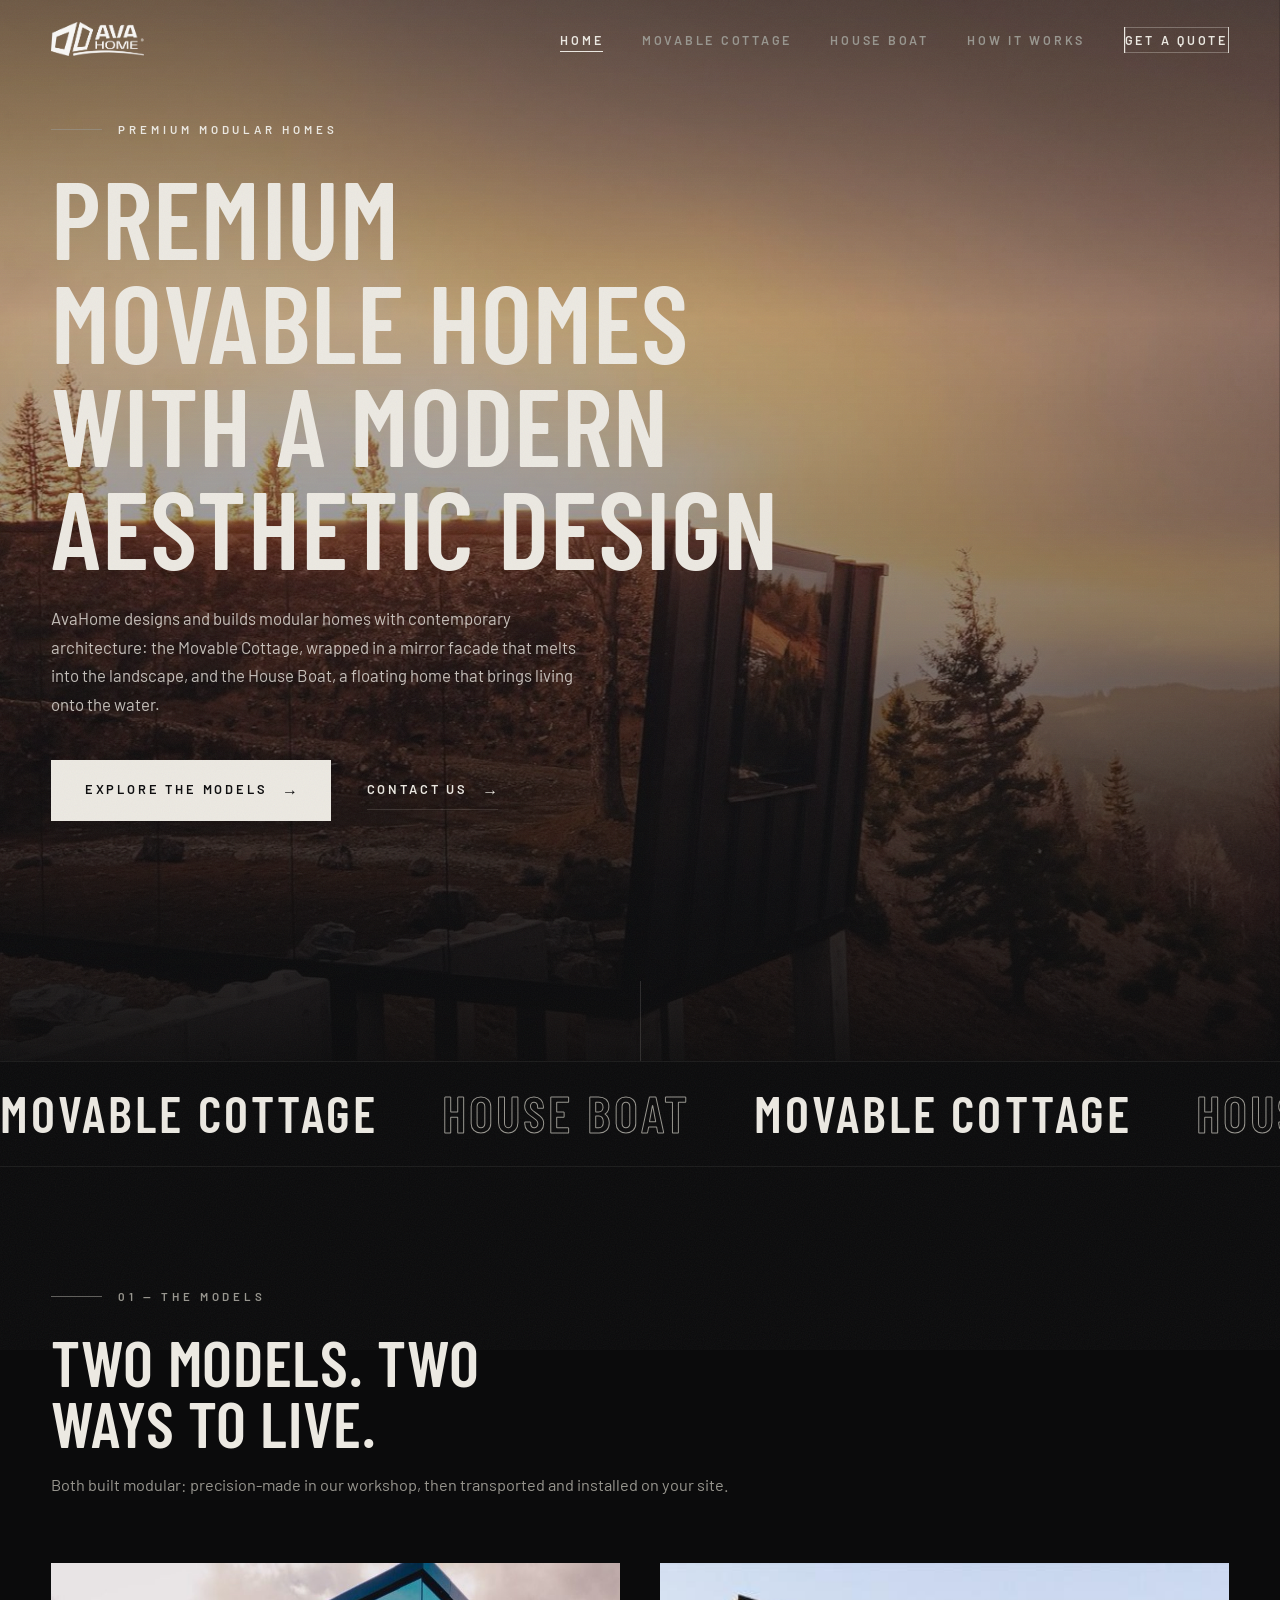
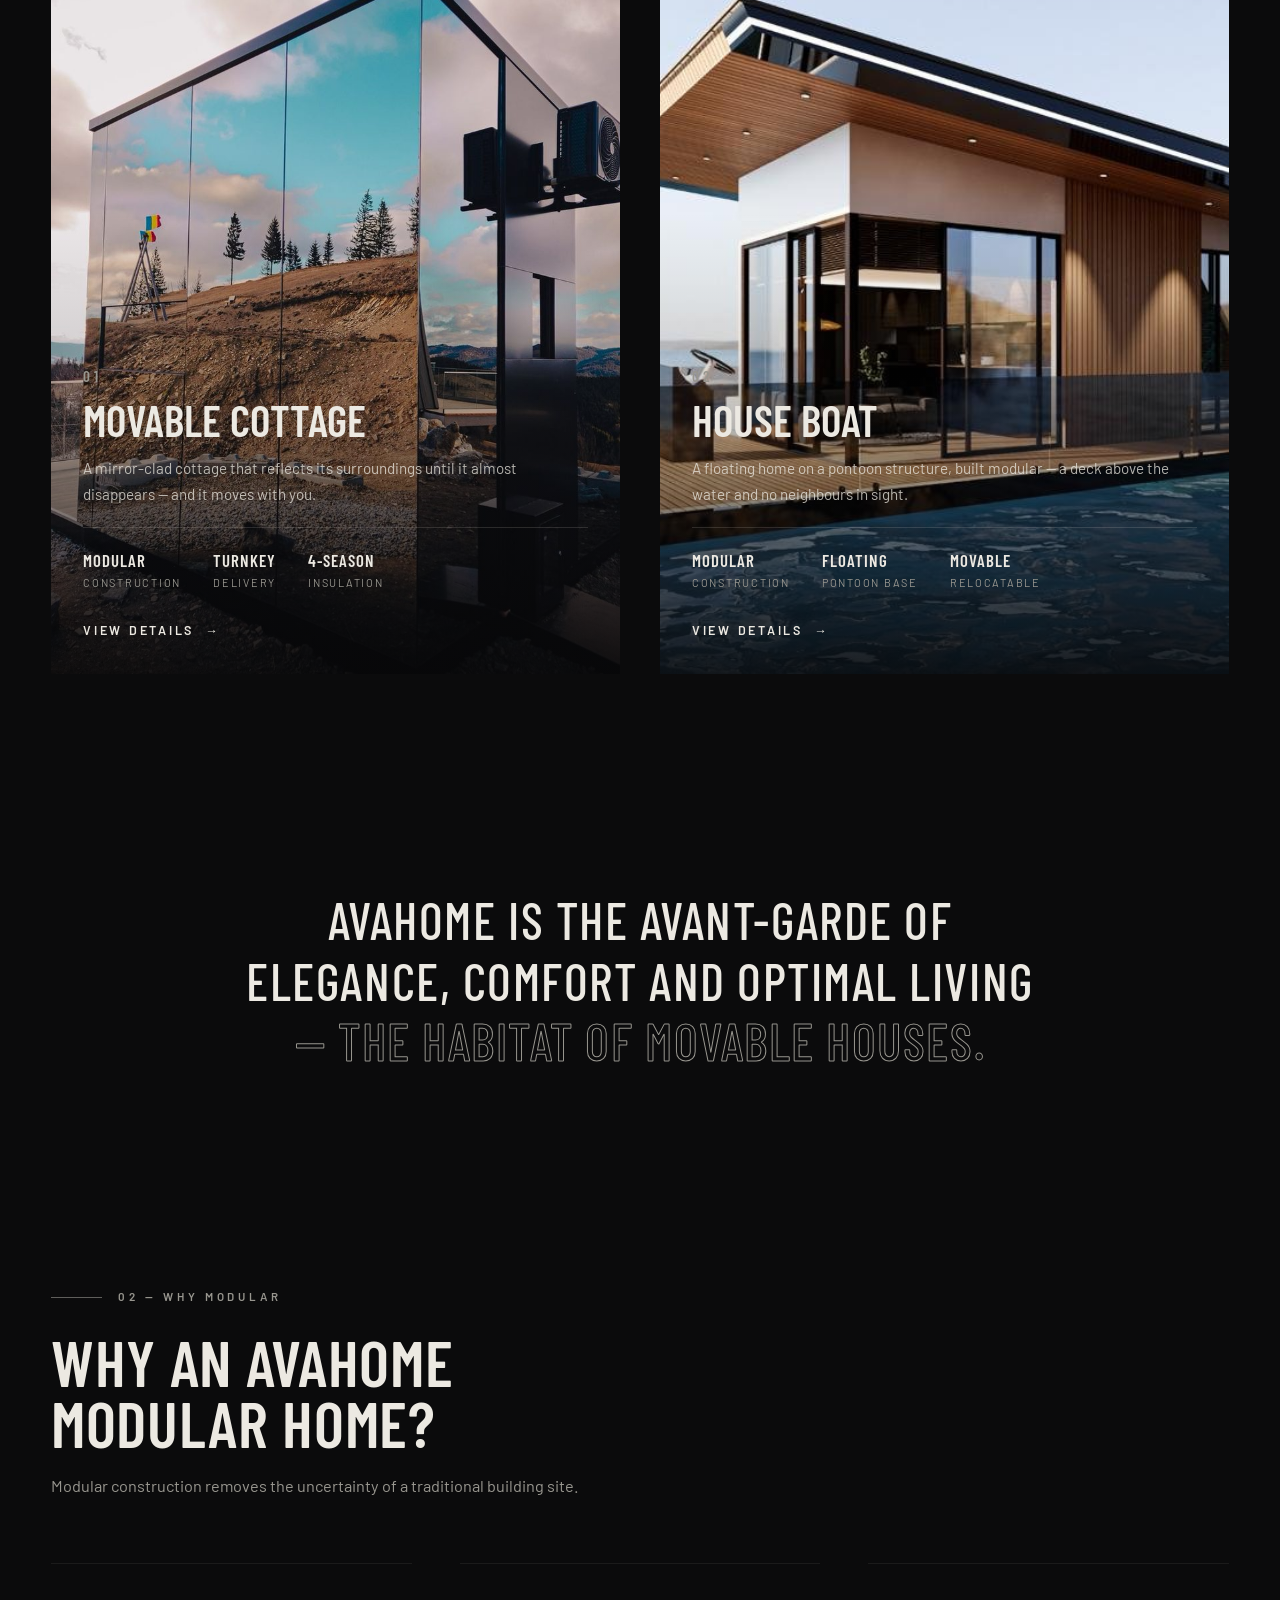
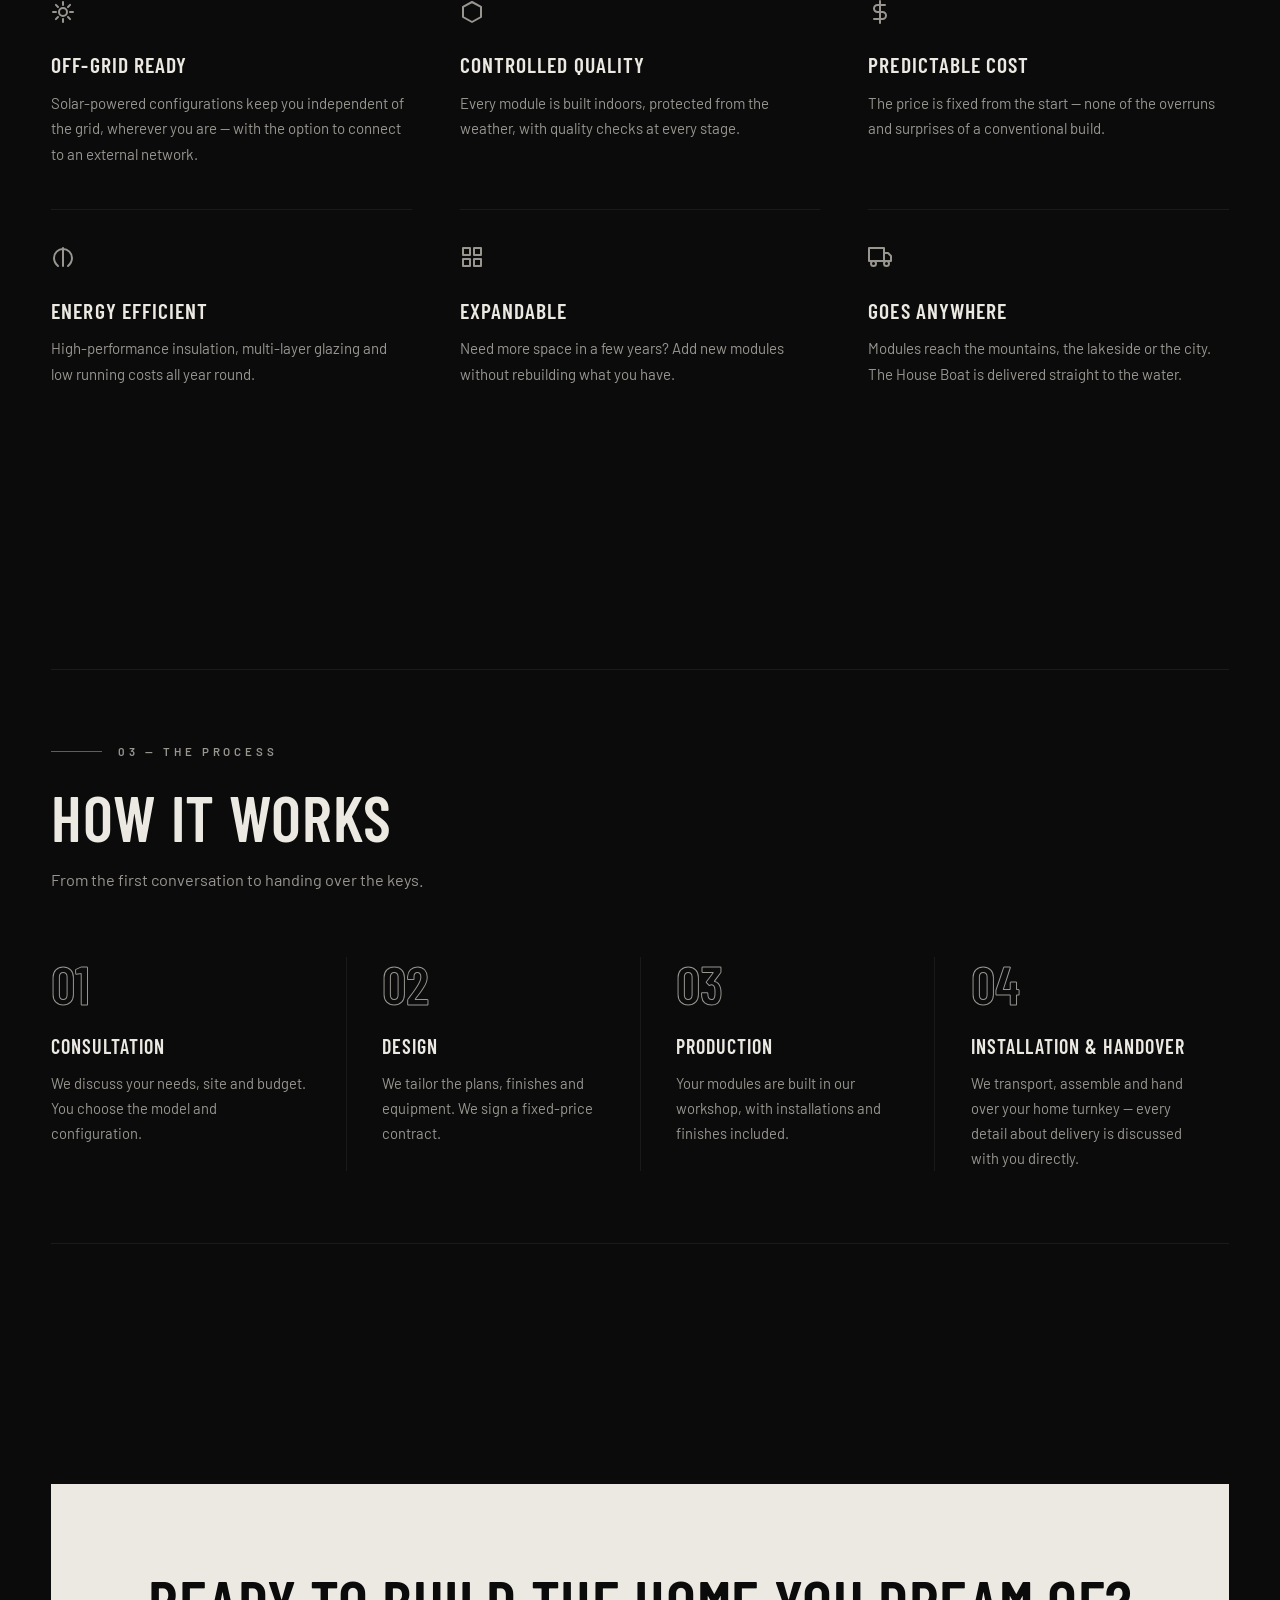
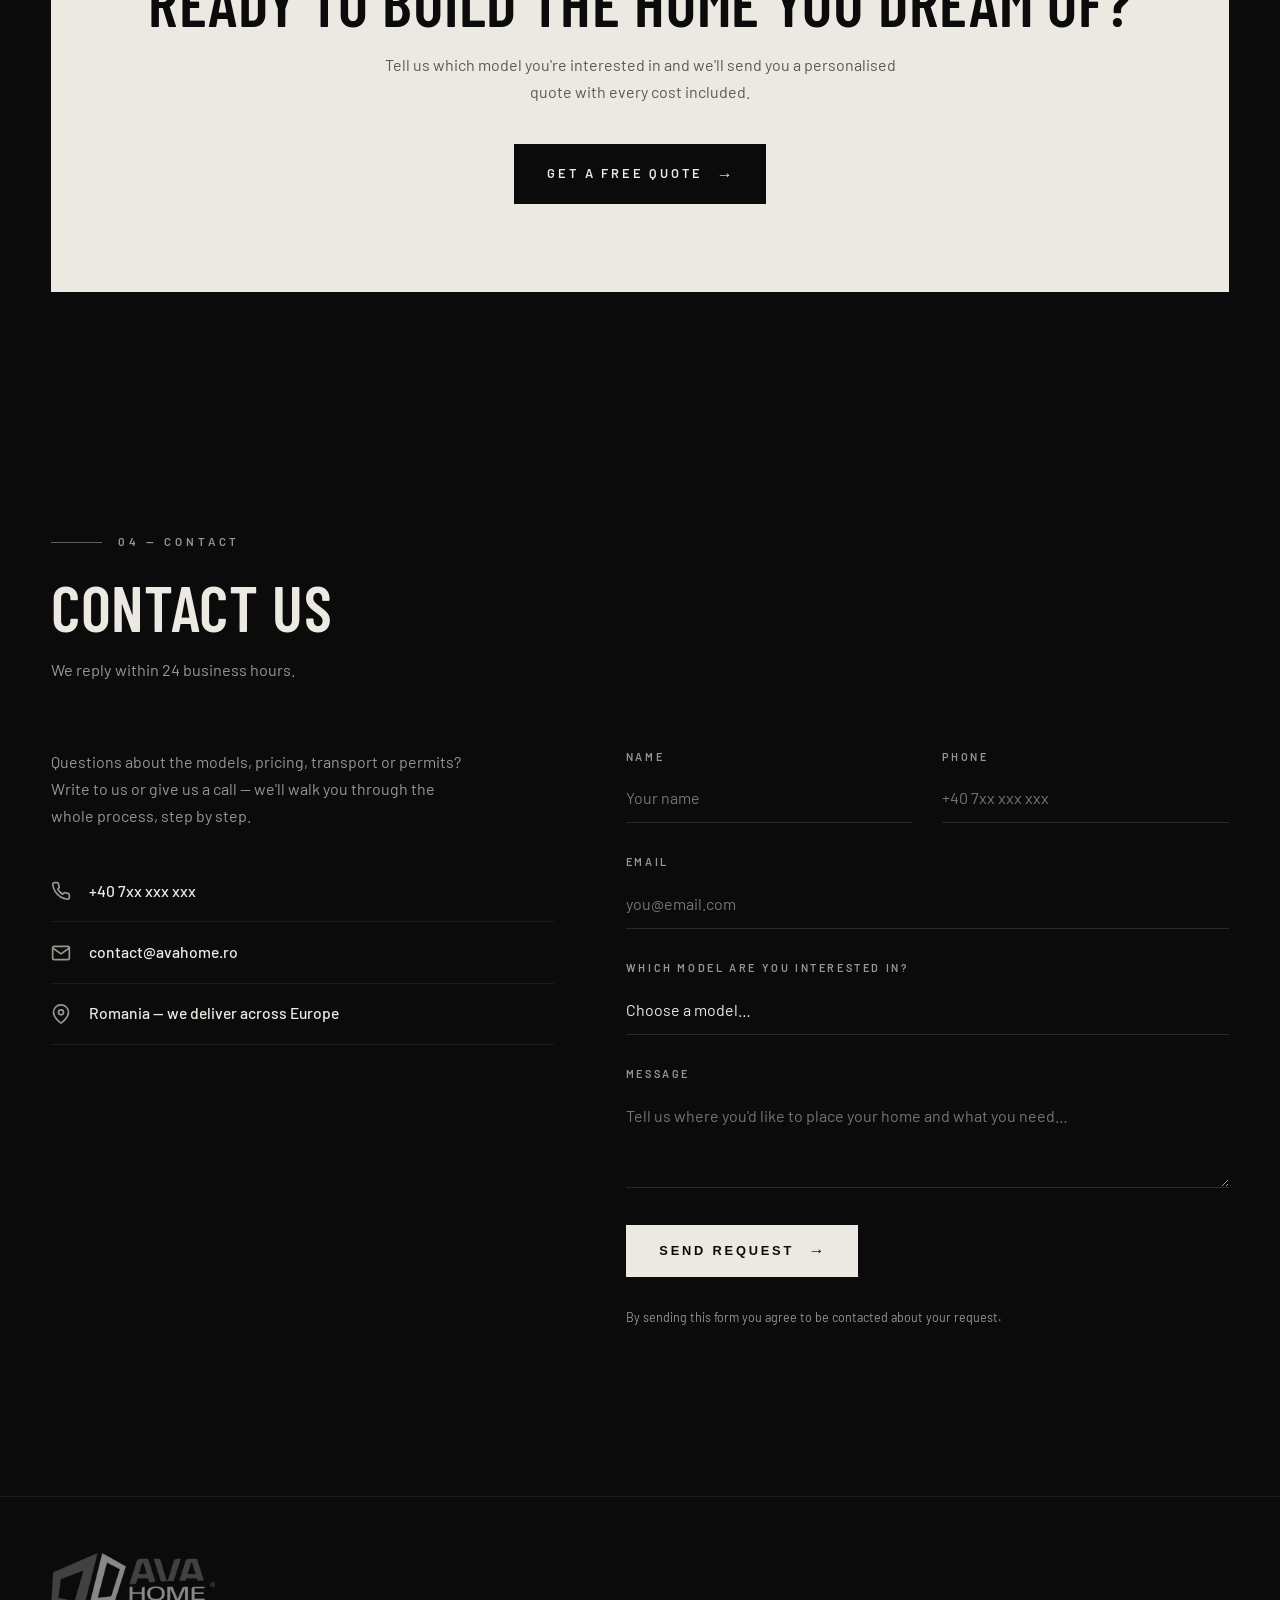
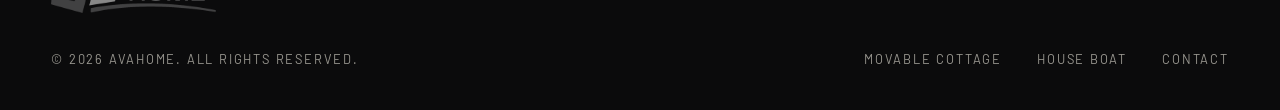
==== commit eb28f1bf: "Add official AvaHome logo and refine nav CTA - Extract transparent white and grey logo PNGs from bra" ====
--- a/index.html
+++ b/index.html
@@ -12,7 +12,7 @@
 
 <header class="site-header">
   <div class="container nav">
-    <a href="index.html" class="logo">Ava<span>Home</span></a>
+    <a href="index.html" class="logo"><img src="assets/img/logo/avahome-white.png" alt="AvaHome"></a>
     <button class="nav-toggle" aria-label="Open menu" aria-expanded="false">
       <span></span><span></span><span></span>
     </button>
@@ -275,6 +275,9 @@
 </main>
 
 <footer class="site-footer">
+  <div class="container">
+    <img src="assets/img/logo/avahome-grey.png" alt="AvaHome" class="footer-logo">
+  </div>
   <div class="container footer-inner">
     <span>© 2026 AvaHome. All rights reserved.</span>
     <ul class="footer-links">
--- a/assets/css/style.css
+++ b/assets/css/style.css
@@ -148,16 +148,17 @@
   padding: 1.35rem 0;
 }
 
-.logo {
-  font-family: var(--font-display);
-  font-size: 1.5rem;
-  font-weight: 600;
-  text-transform: uppercase;
-  letter-spacing: 0.14em;
-}
-
-.logo span { color: var(--ink-muted); transition: color 0.4s; }
-.logo:hover span { color: var(--ink); }
+.logo { display: block; }
+
+.logo img {
+  height: 34px;
+  width: auto;
+  display: block;
+  opacity: 0.95;
+  transition: opacity 0.4s;
+}
+
+.logo:hover img { opacity: 1; }
 
 .nav-links {
   display: flex;
@@ -195,15 +196,20 @@
 .nav-links a.active:not(.nav-cta)::after { transform: scaleX(1); transform-origin: left; }
 
 .nav-cta {
+  color: var(--ink) !important;
+  border: 1px solid rgba(236, 233, 226, 0.3);
+  padding: 0.6rem 1.45rem;
+  background: linear-gradient(to right, var(--paper) 50%, transparent 50%);
+  background-size: 200% 100%;
+  background-position: 100% 0;
+  transition: background-position 0.55s var(--ease-out), color 0.4s, border-color 0.4s;
+}
+
+.nav-cta:hover {
   color: var(--bg) !important;
-  background: var(--paper);
-  padding: 0.65rem 1.5rem;
-  overflow: hidden;
-  position: relative;
-  transition: color 0.35s;
-}
-
-.nav-cta:hover { background: #ffffff; }
+  border-color: var(--paper);
+  background-position: 0 0;
+}
 
 .nav-toggle { display: none; background: none; border: none; cursor: pointer; padding: 0.4rem; }
 .nav-toggle span { display: block; width: 26px; height: 1.5px; background: var(--ink); margin: 6px 0; }
@@ -878,8 +884,15 @@
 
 .site-footer {
   border-top: 1px solid var(--hairline-soft);
-  padding: 3rem 0 2.5rem;
+  padding: 3.5rem 0 2.5rem;
   margin-top: 3rem;
+}
+
+.footer-logo {
+  height: 60px;
+  width: auto;
+  margin-bottom: 2.2rem;
+  opacity: 0.85;
 }
 
 .footer-inner {
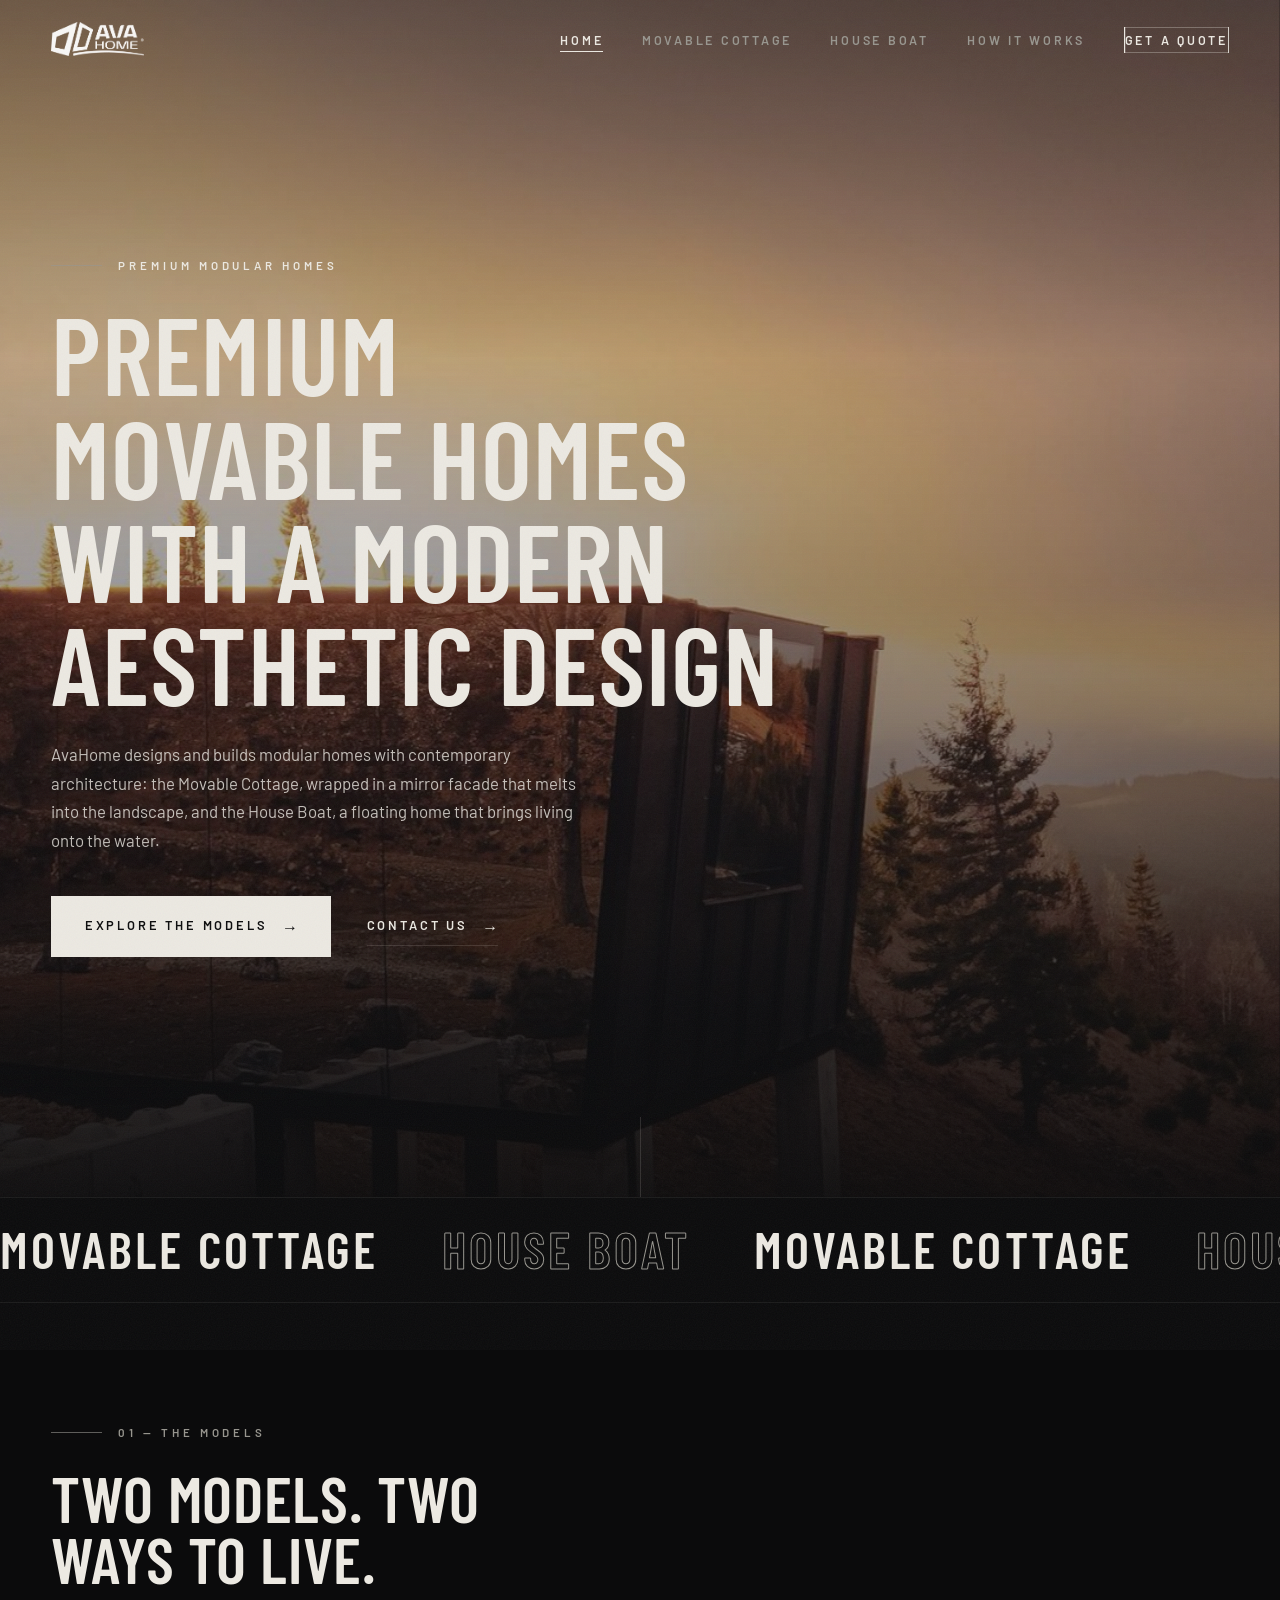
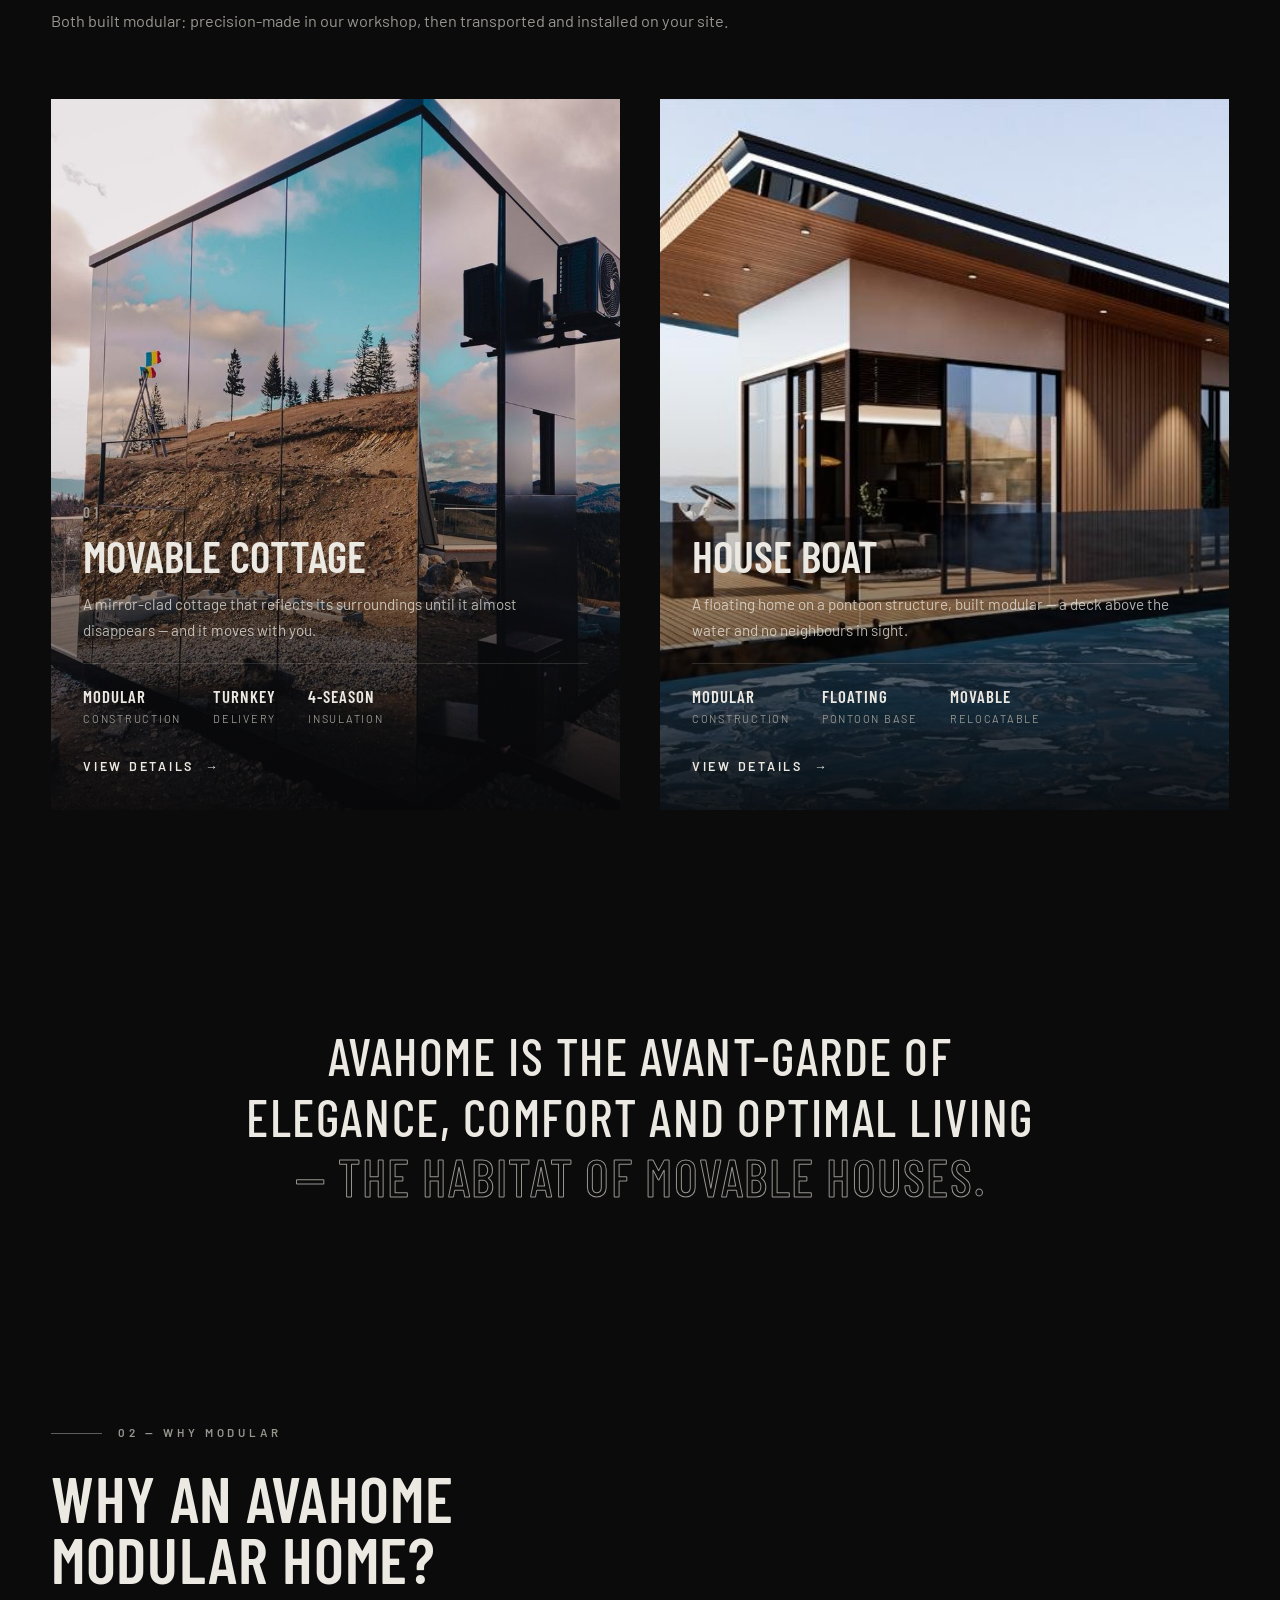
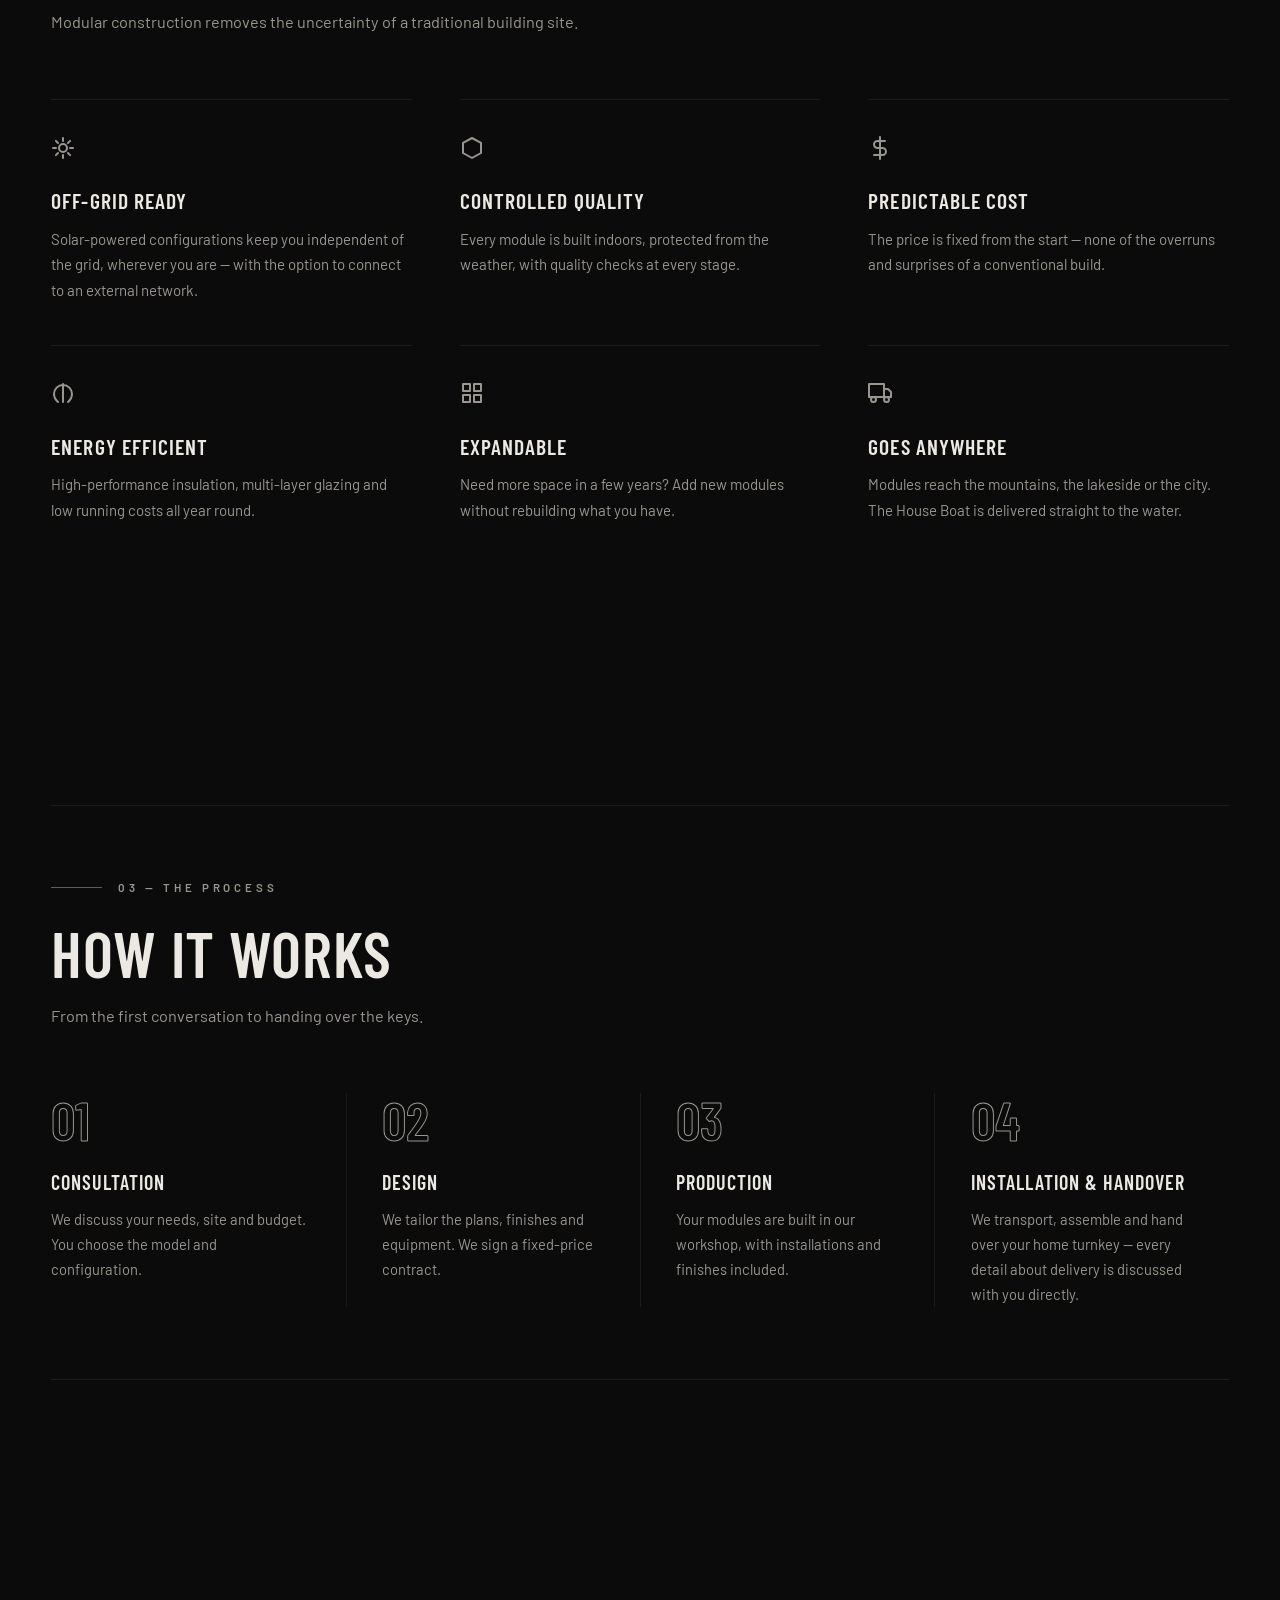
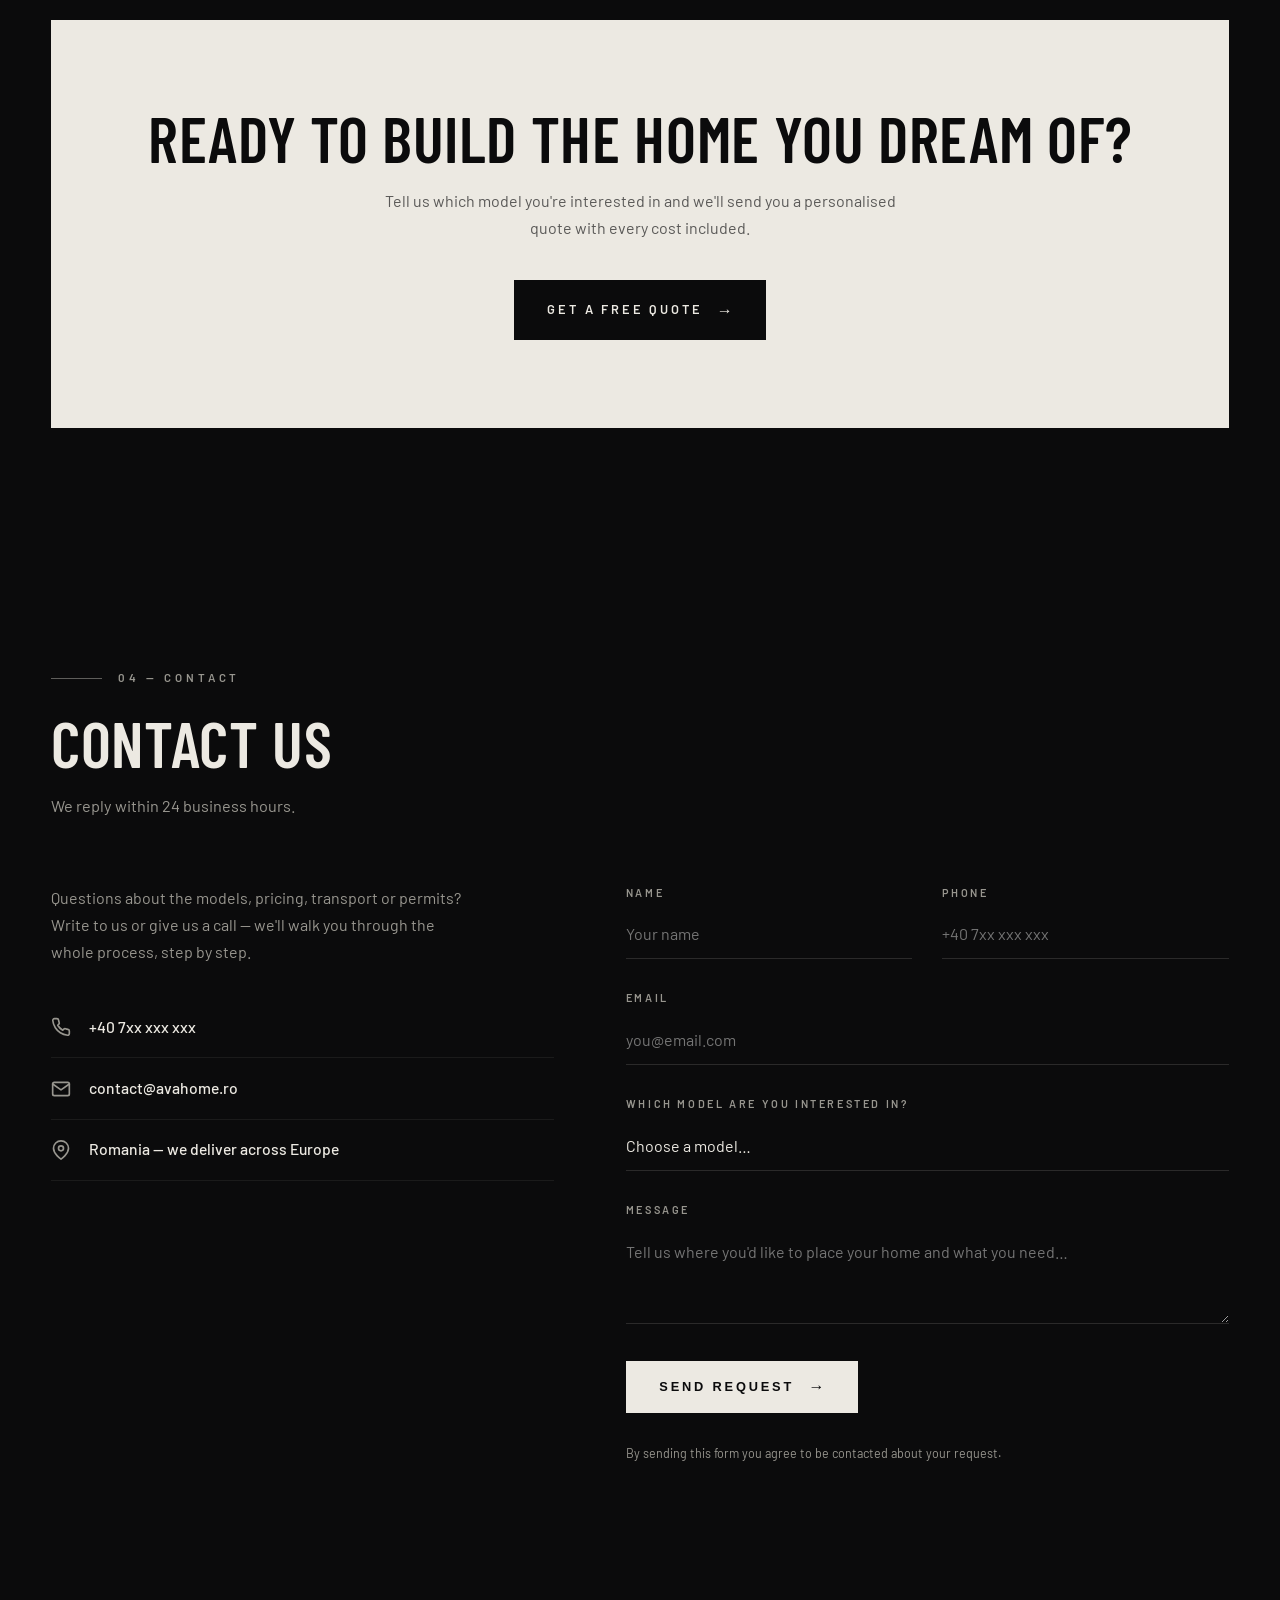
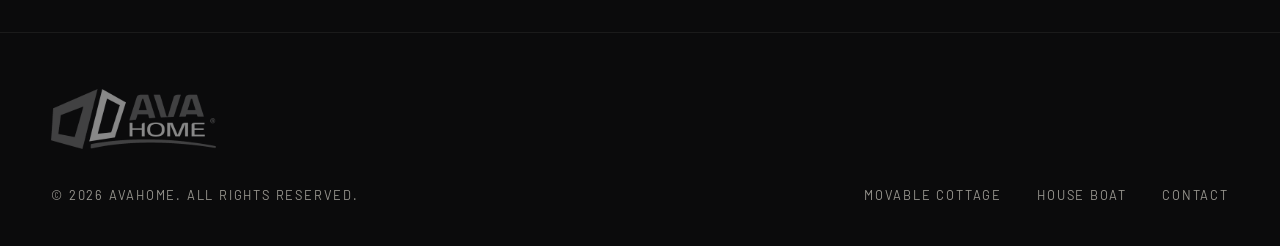
==== commit b8133e2f: "Fix mobile layout: hero clears fixed header, iOS fixed-position glitch resolved - overflow-x: clip o" ====
--- a/index.html
+++ b/index.html
@@ -2,7 +2,7 @@
 <html lang="en">
 <head>
   <meta charset="UTF-8">
-  <meta name="viewport" content="width=device-width, initial-scale=1.0">
+  <meta name="viewport" content="width=device-width, initial-scale=1.0, viewport-fit=cover">
   <title>AvaHome — Modular Homes: Movable Cottage &amp; House Boat</title>
   <meta name="description" content="AvaHome builds premium modular homes: the Movable Cottage with a mirror facade that melts into the landscape, and the modular floating House Boat. Factory-built, delivered turnkey.">
   <link rel="stylesheet" href="assets/css/style.css">
--- a/assets/css/style.css
+++ b/assets/css/style.css
@@ -58,6 +58,8 @@
 
 html { scroll-behavior: smooth; }
 
+html, body { overflow-x: clip; }
+
 body {
   font-family: var(--font-body);
   background: var(--bg);
@@ -65,7 +67,6 @@
   line-height: 1.7;
   font-weight: 400;
   -webkit-font-smoothing: antialiased;
-  overflow-x: hidden;
 }
 
 /* film grain */
@@ -131,13 +132,13 @@
   left: 0;
   right: 0;
   z-index: 90;
+  padding-top: env(safe-area-inset-top, 0);
   transition: background 0.5s, border-color 0.5s, backdrop-filter 0.5s;
   border-bottom: 1px solid transparent;
 }
 
 .site-header.scrolled {
-  background: rgba(11, 11, 12, 0.82);
-  backdrop-filter: blur(14px);
+  background: #0b0b0c;
   border-bottom-color: var(--hairline-soft);
 }
 
@@ -311,7 +312,7 @@
 .hero-content {
   position: relative;
   z-index: 2;
-  padding: 0 0 7.5rem;
+  padding: 8.5rem 0 7.5rem;
 }
 
 .hero-content .sec-label { color: var(--ink); opacity: 0.85; }
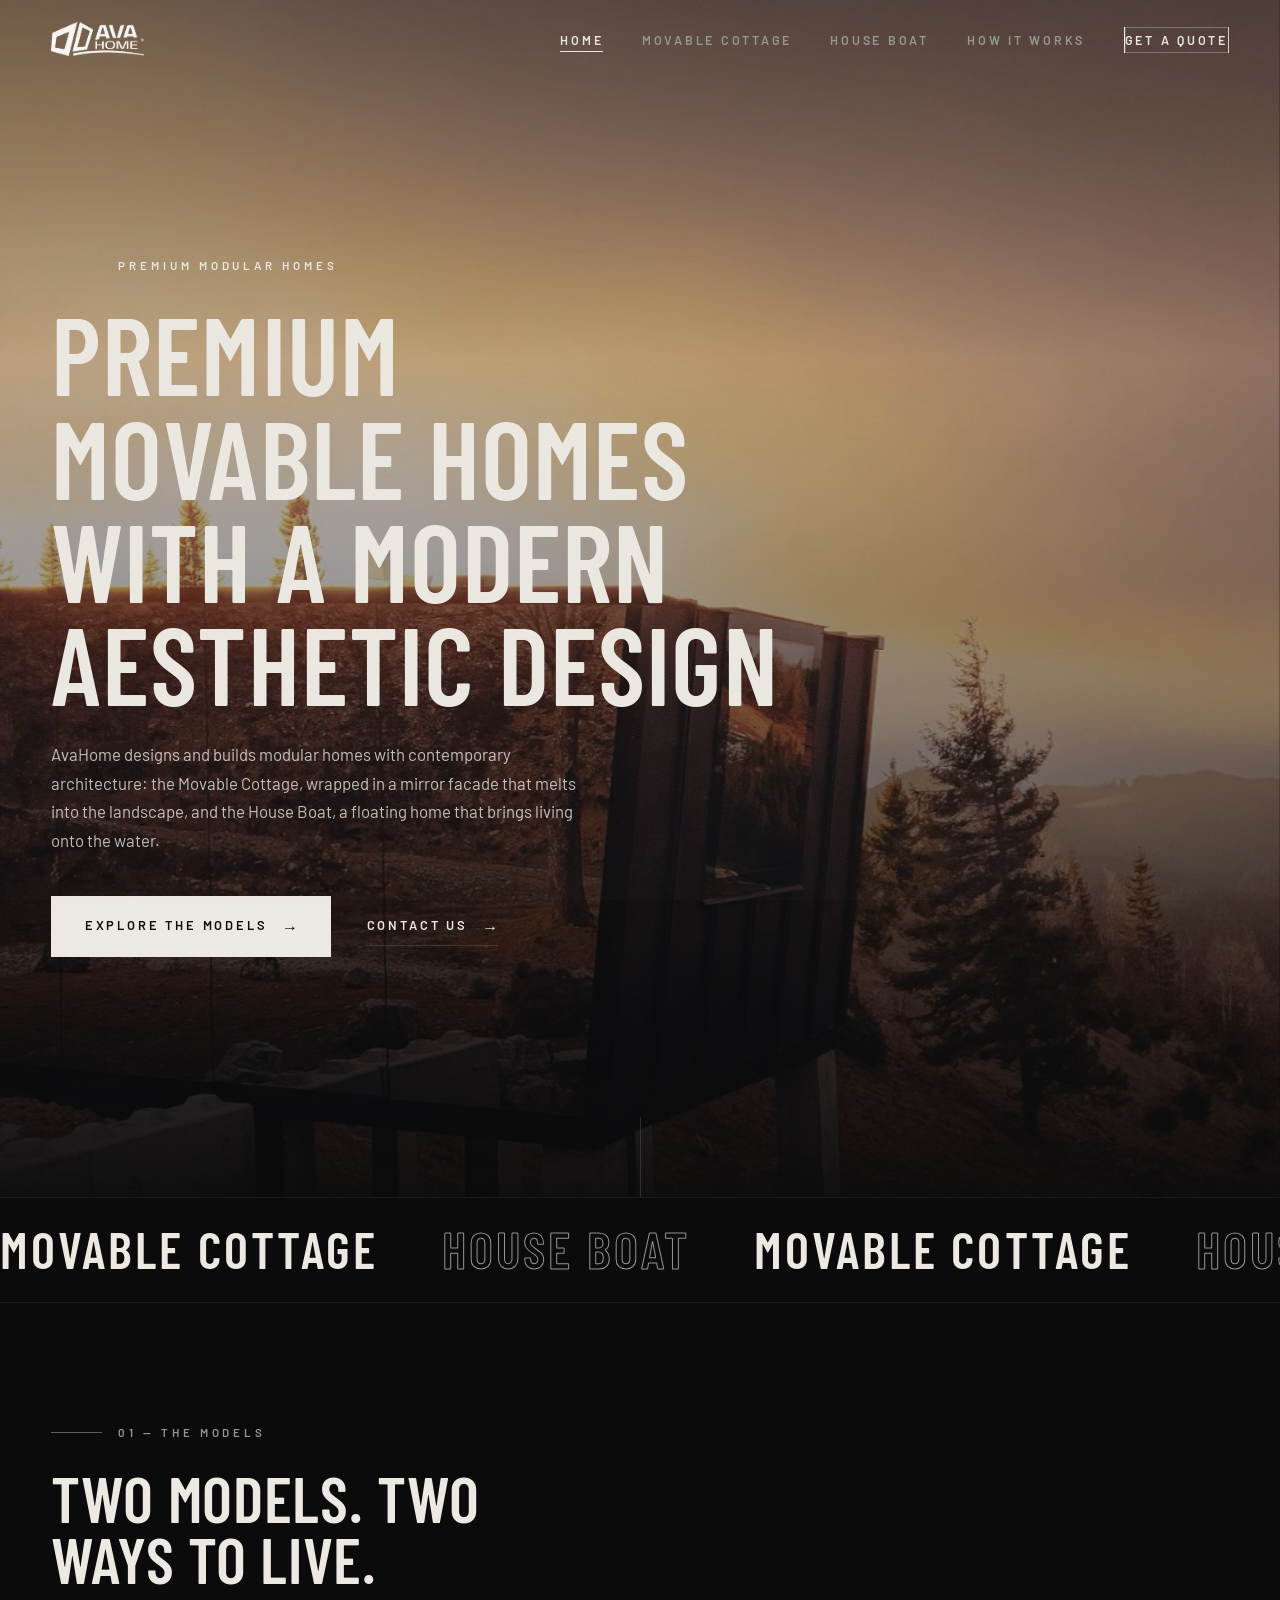
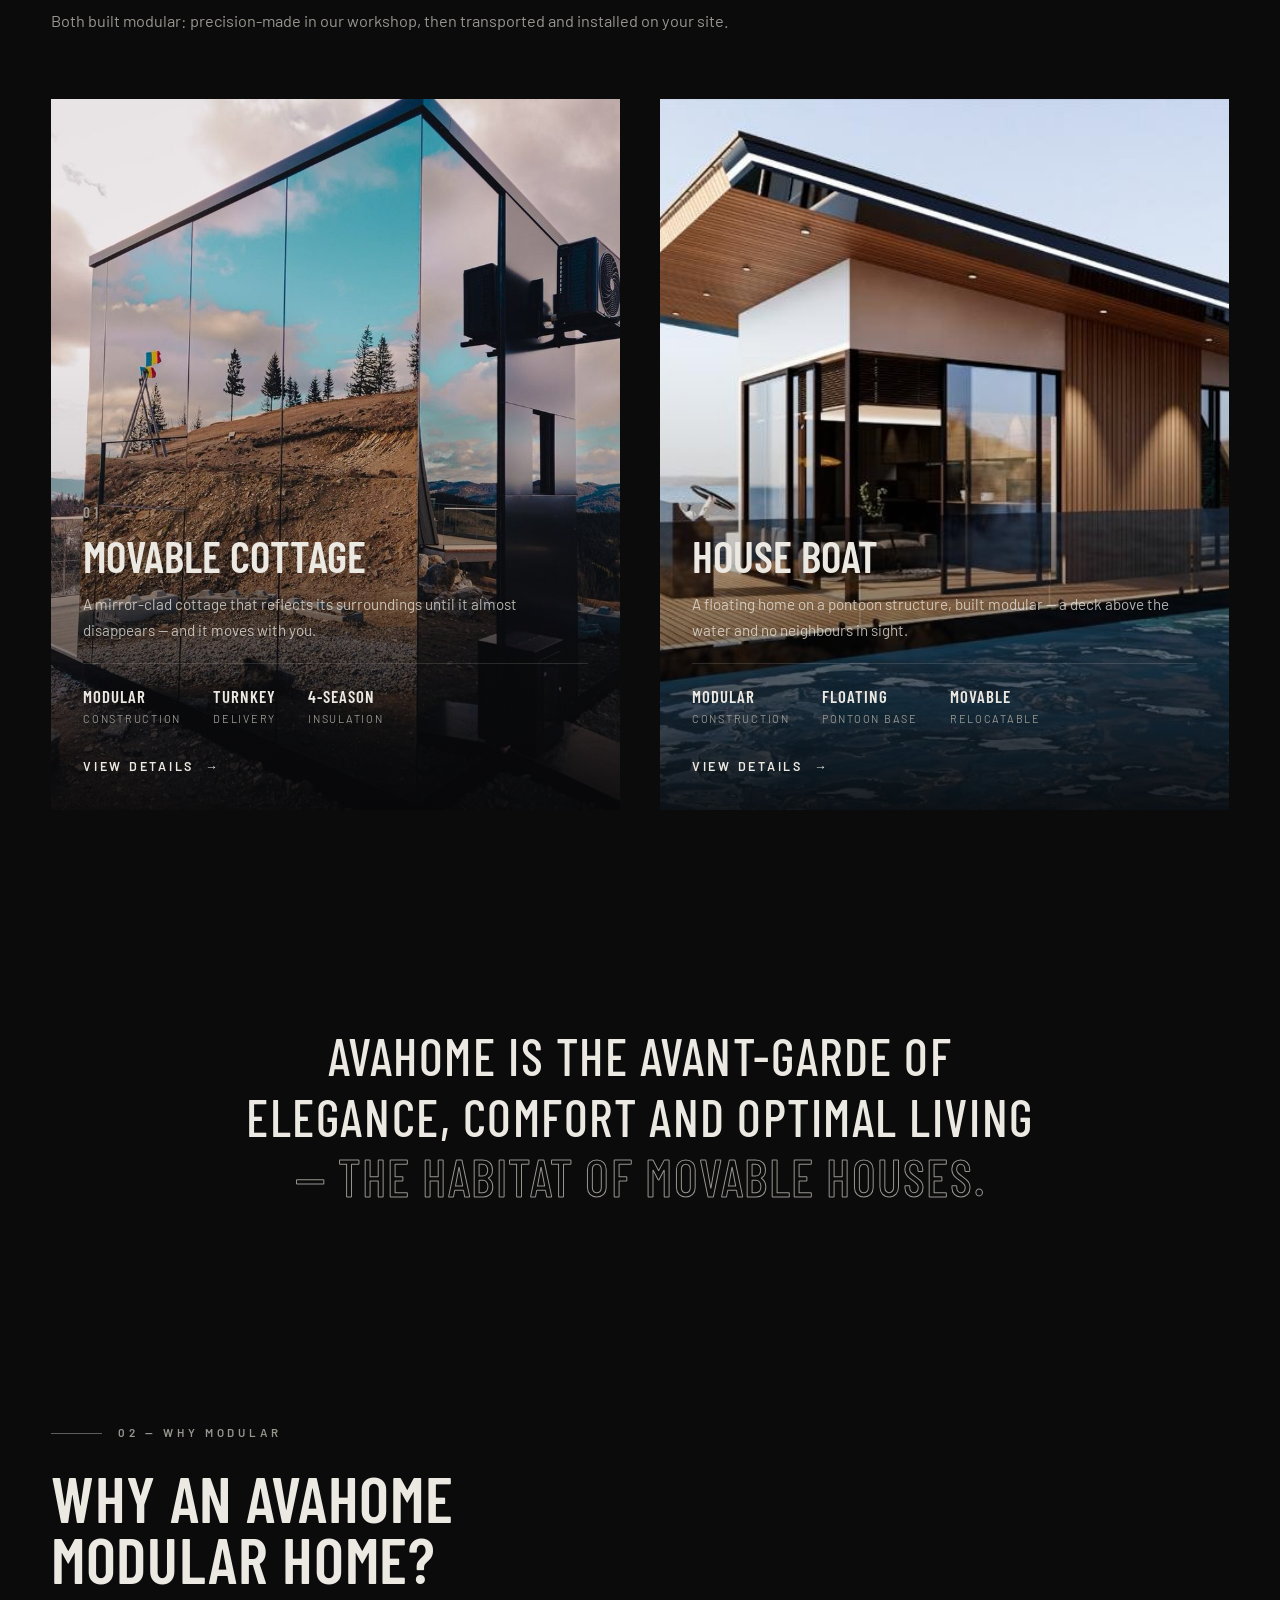
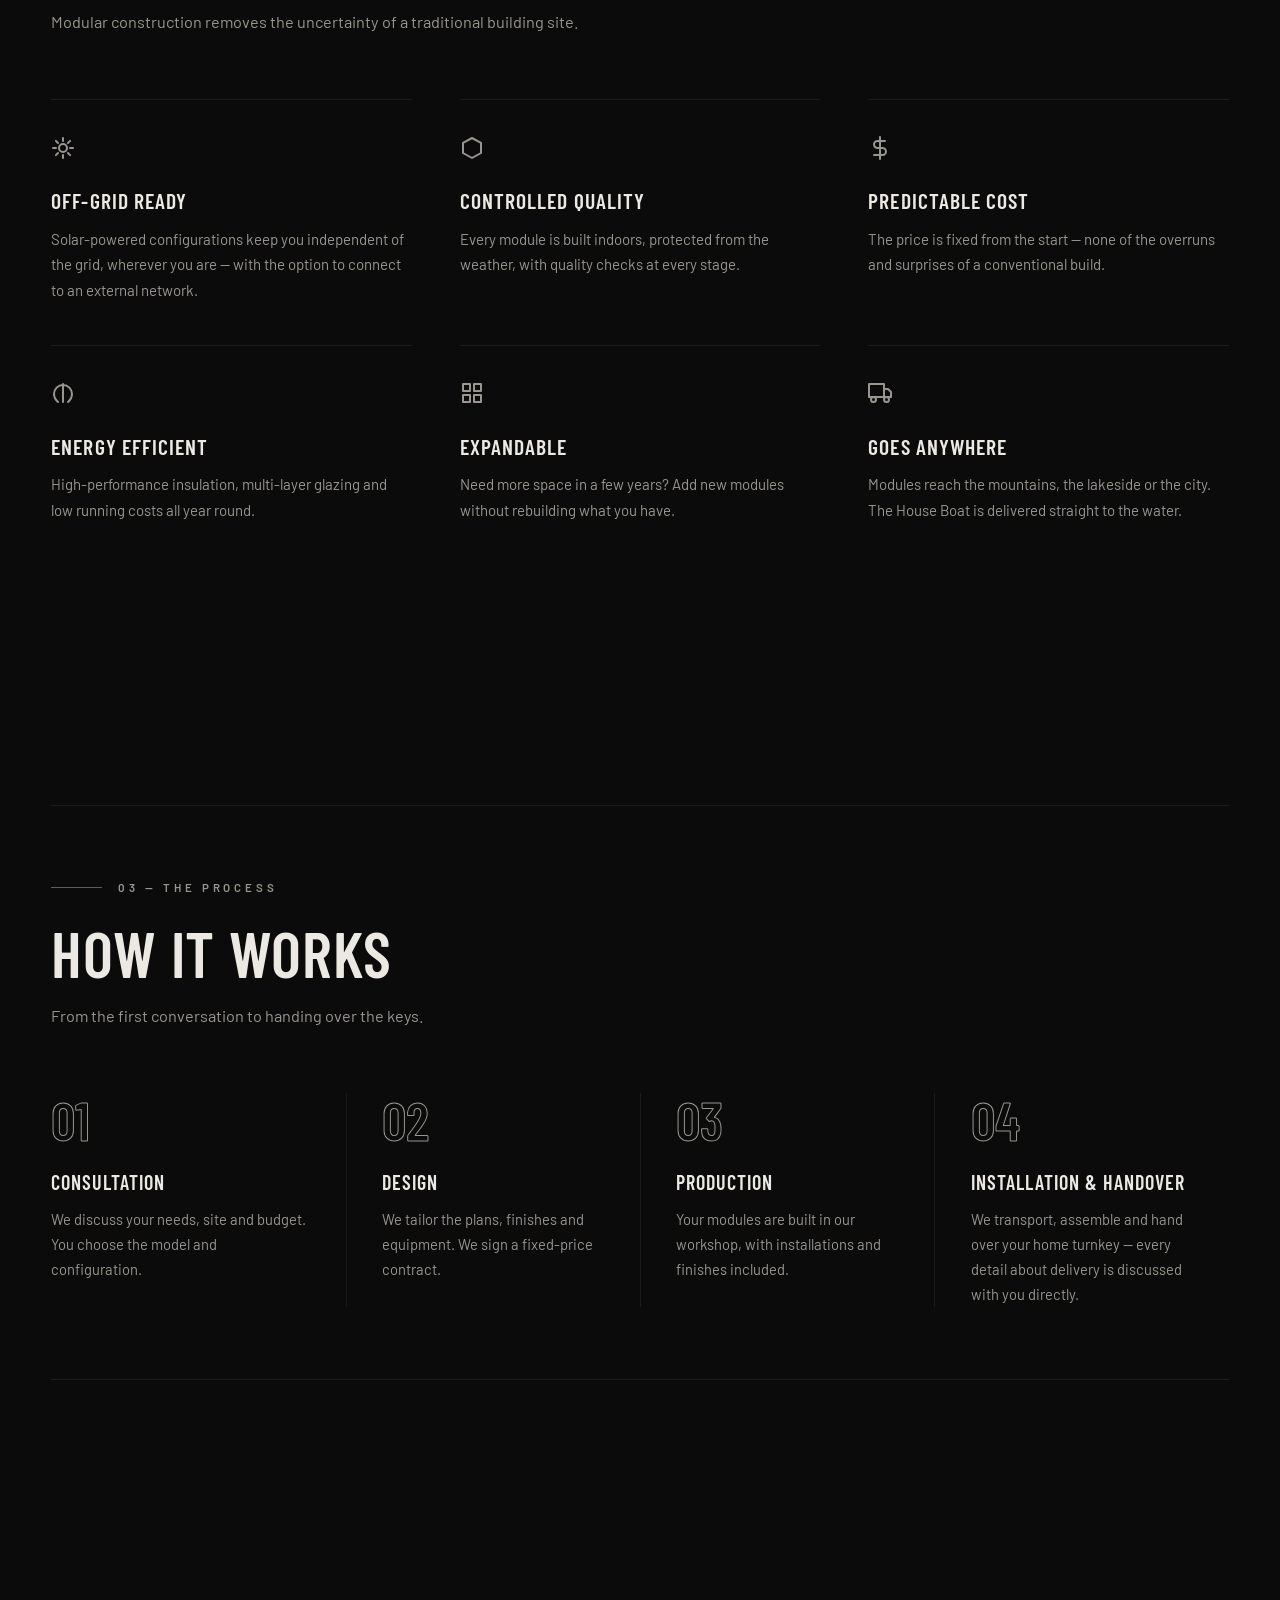
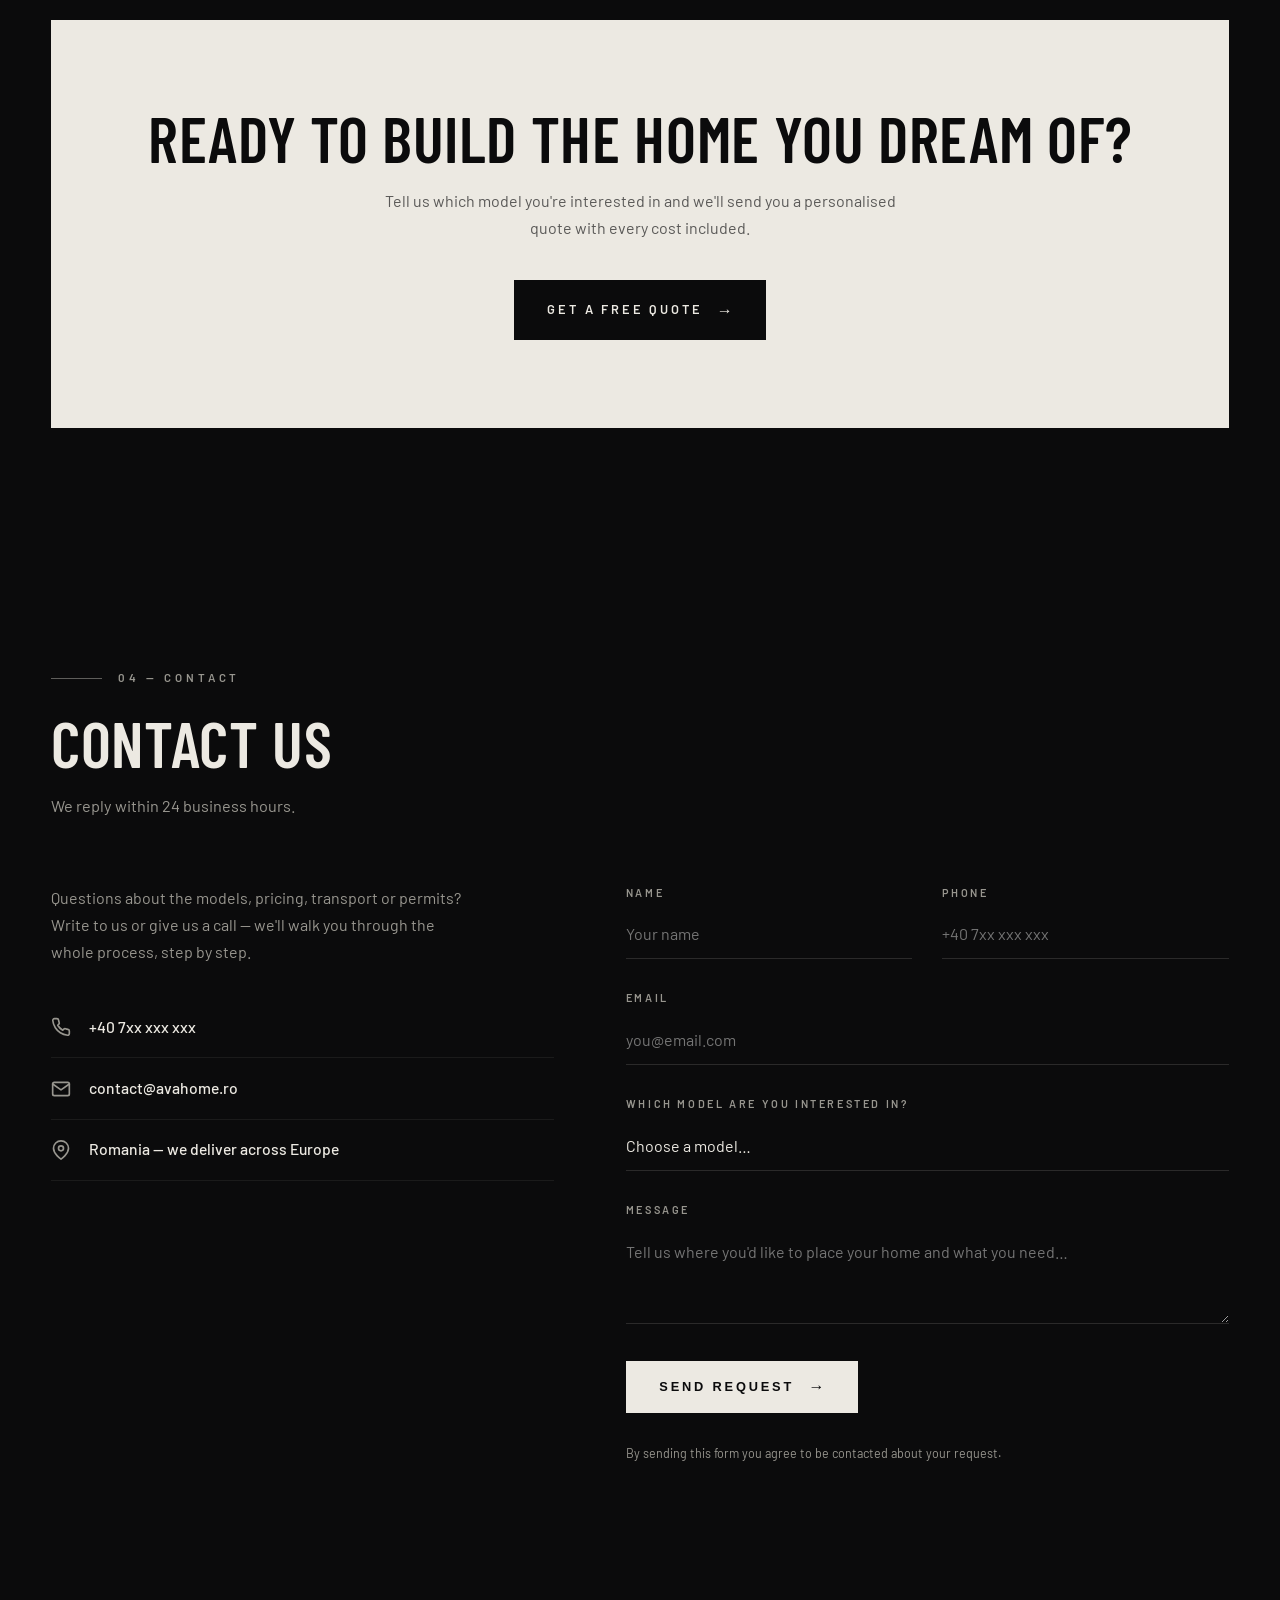
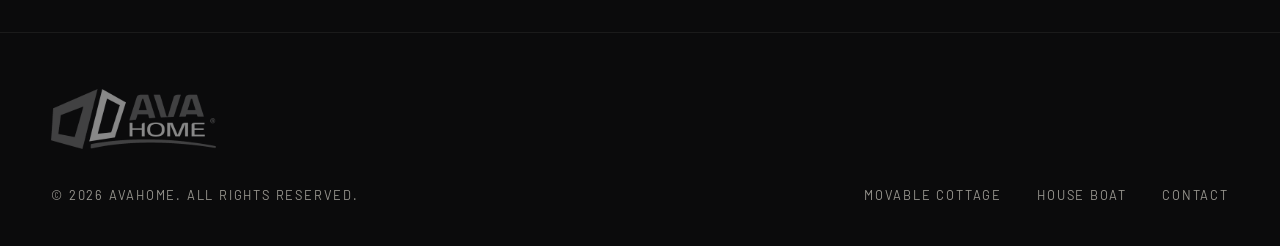
==== commit 11bf424b: "Smooth mobile scrolling: GPU-composited grain layer, cache-busted assets - Film-grain overlay reduce" ====
--- a/index.html
+++ b/index.html
@@ -5,7 +5,7 @@
   <meta name="viewport" content="width=device-width, initial-scale=1.0, viewport-fit=cover">
   <title>AvaHome — Modular Homes: Movable Cottage &amp; House Boat</title>
   <meta name="description" content="AvaHome builds premium modular homes: the Movable Cottage with a mirror facade that melts into the landscape, and the modular floating House Boat. Factory-built, delivered turnkey.">
-  <link rel="stylesheet" href="assets/css/style.css">
+  <link rel="stylesheet" href="assets/css/style.css?v=3">
   <link rel="icon" href="data:image/svg+xml,<svg xmlns='http://www.w3.org/2000/svg' viewBox='0 0 100 100'><text y='80' font-size='80'>🏡</text></svg>">
 </head>
 <body>
@@ -288,6 +288,6 @@
   </div>
 </footer>
 
-<script src="assets/js/main.js"></script>
+<script src="assets/js/main.js?v=3"></script>
 </body>
 </html>
--- a/assets/css/style.css
+++ b/assets/css/style.css
@@ -56,7 +56,11 @@
 
 * { margin: 0; padding: 0; box-sizing: border-box; }
 
-html { scroll-behavior: smooth; }
+html {
+  scroll-behavior: smooth;
+  -webkit-text-size-adjust: 100%;
+  text-size-adjust: 100%;
+}
 
 html, body { overflow-x: clip; }
 
@@ -73,13 +77,14 @@
 body::after {
   content: "";
   position: fixed;
-  inset: -50%;
-  width: 200%;
-  height: 200%;
+  inset: 0;
   pointer-events: none;
   z-index: 9999;
   opacity: 0.05;
   background-image: url("data:image/svg+xml,%3Csvg xmlns='http://www.w3.org/2000/svg' width='300' height='300'%3E%3Cfilter id='n'%3E%3CfeTurbulence type='fractalNoise' baseFrequency='0.85' numOctaves='2' stitchTiles='stitch'/%3E%3C/filter%3E%3Crect width='300' height='300' filter='url(%23n)'/%3E%3C/svg%3E");
+  background-repeat: repeat;
+  transform: translateZ(0);
+  will-change: transform;
 }
 
 ::selection { background: var(--paper); color: var(--bg); }
@@ -276,13 +281,14 @@
 
 .hero-full {
   position: relative;
+  min-height: 100vh;
   min-height: 100svh;
   display: flex;
   align-items: flex-end;
   overflow: hidden;
 }
 
-.hero-full.short { min-height: 88svh; }
+.hero-full.short { min-height: 88vh; min-height: 88svh; }
 
 .hero-bg {
   position: absolute;
@@ -312,7 +318,7 @@
 .hero-content {
   position: relative;
   z-index: 2;
-  padding: 8.5rem 0 7.5rem;
+  padding: calc(8.5rem + env(safe-area-inset-top, 0px)) 0 7.5rem;
 }
 
 .hero-content .sec-label { color: var(--ink); opacity: 0.85; }
@@ -1027,7 +1033,10 @@
   .video-grid, .room-media.pair, .room-media > .pair { grid-template-columns: 1fr; }
   .step { border-left: none; padding: 0; }
   section { padding: 4.5rem 0; }
-  .hero-content { padding-bottom: 5.5rem; }
+  .hero-content { padding-bottom: 5rem; }
+  h1 { font-size: clamp(2.5rem, 11vw, 3.2rem); }
+  .hero-content .lead { font-size: 0.98rem; margin-bottom: 2rem; }
+  .btn-row { gap: 1.4rem; }
   .cta-banner { padding: 3.5rem 1.5rem; }
   .card-overlay { left: 1.3rem; right: 1.3rem; bottom: 1.3rem; }
   .card-specs { gap: 1.2rem; }
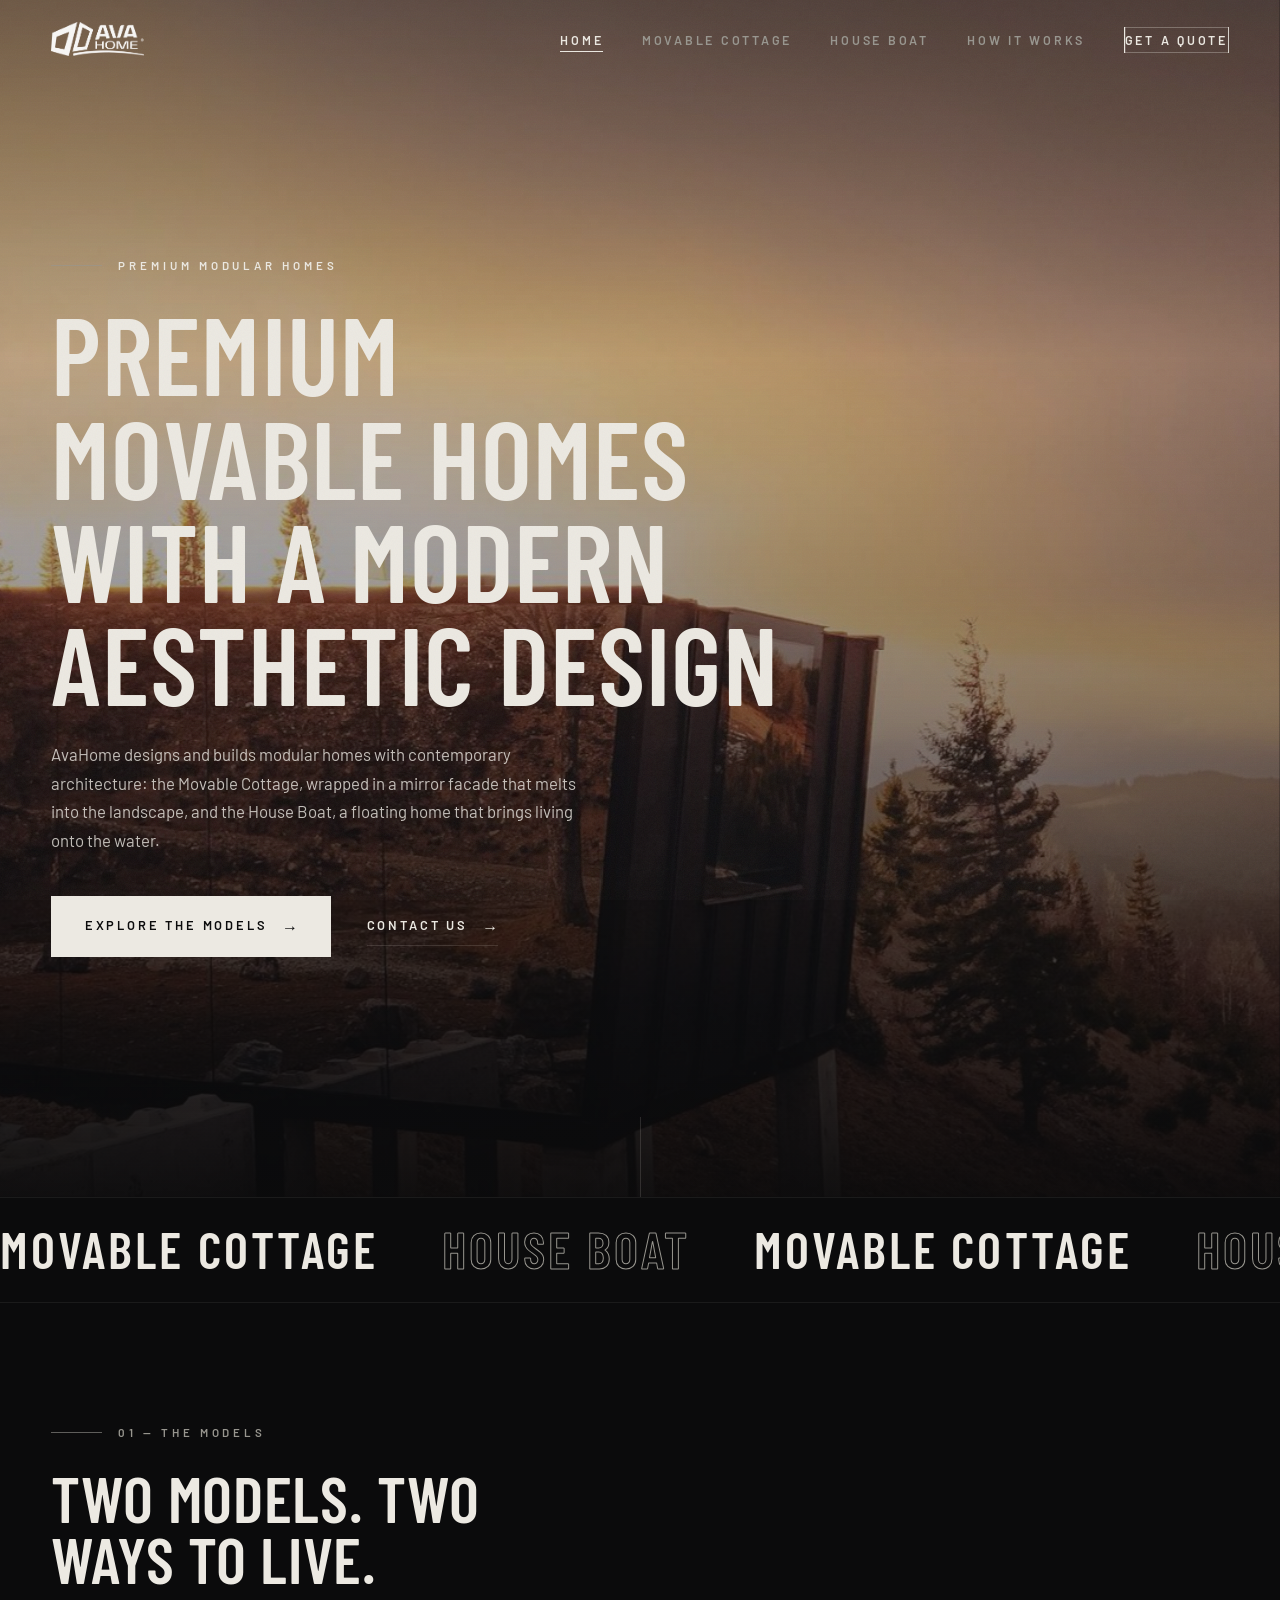
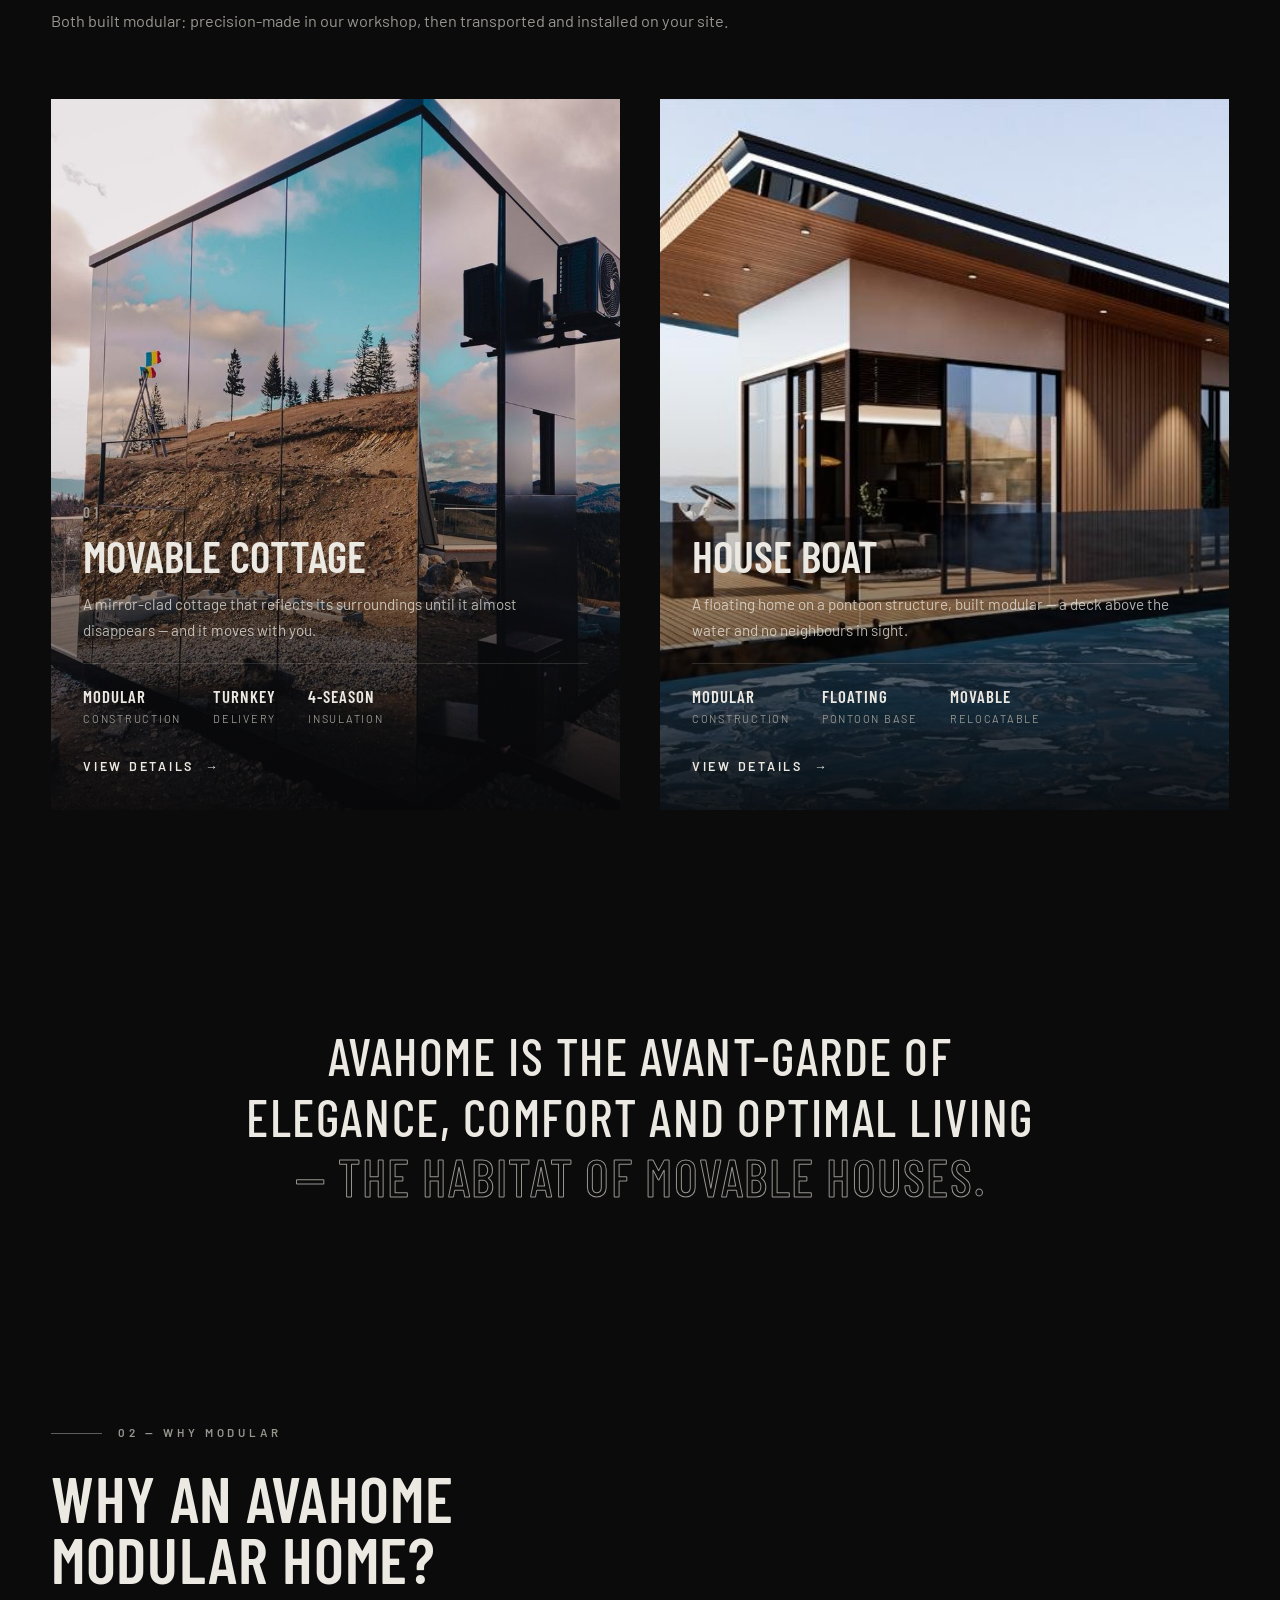
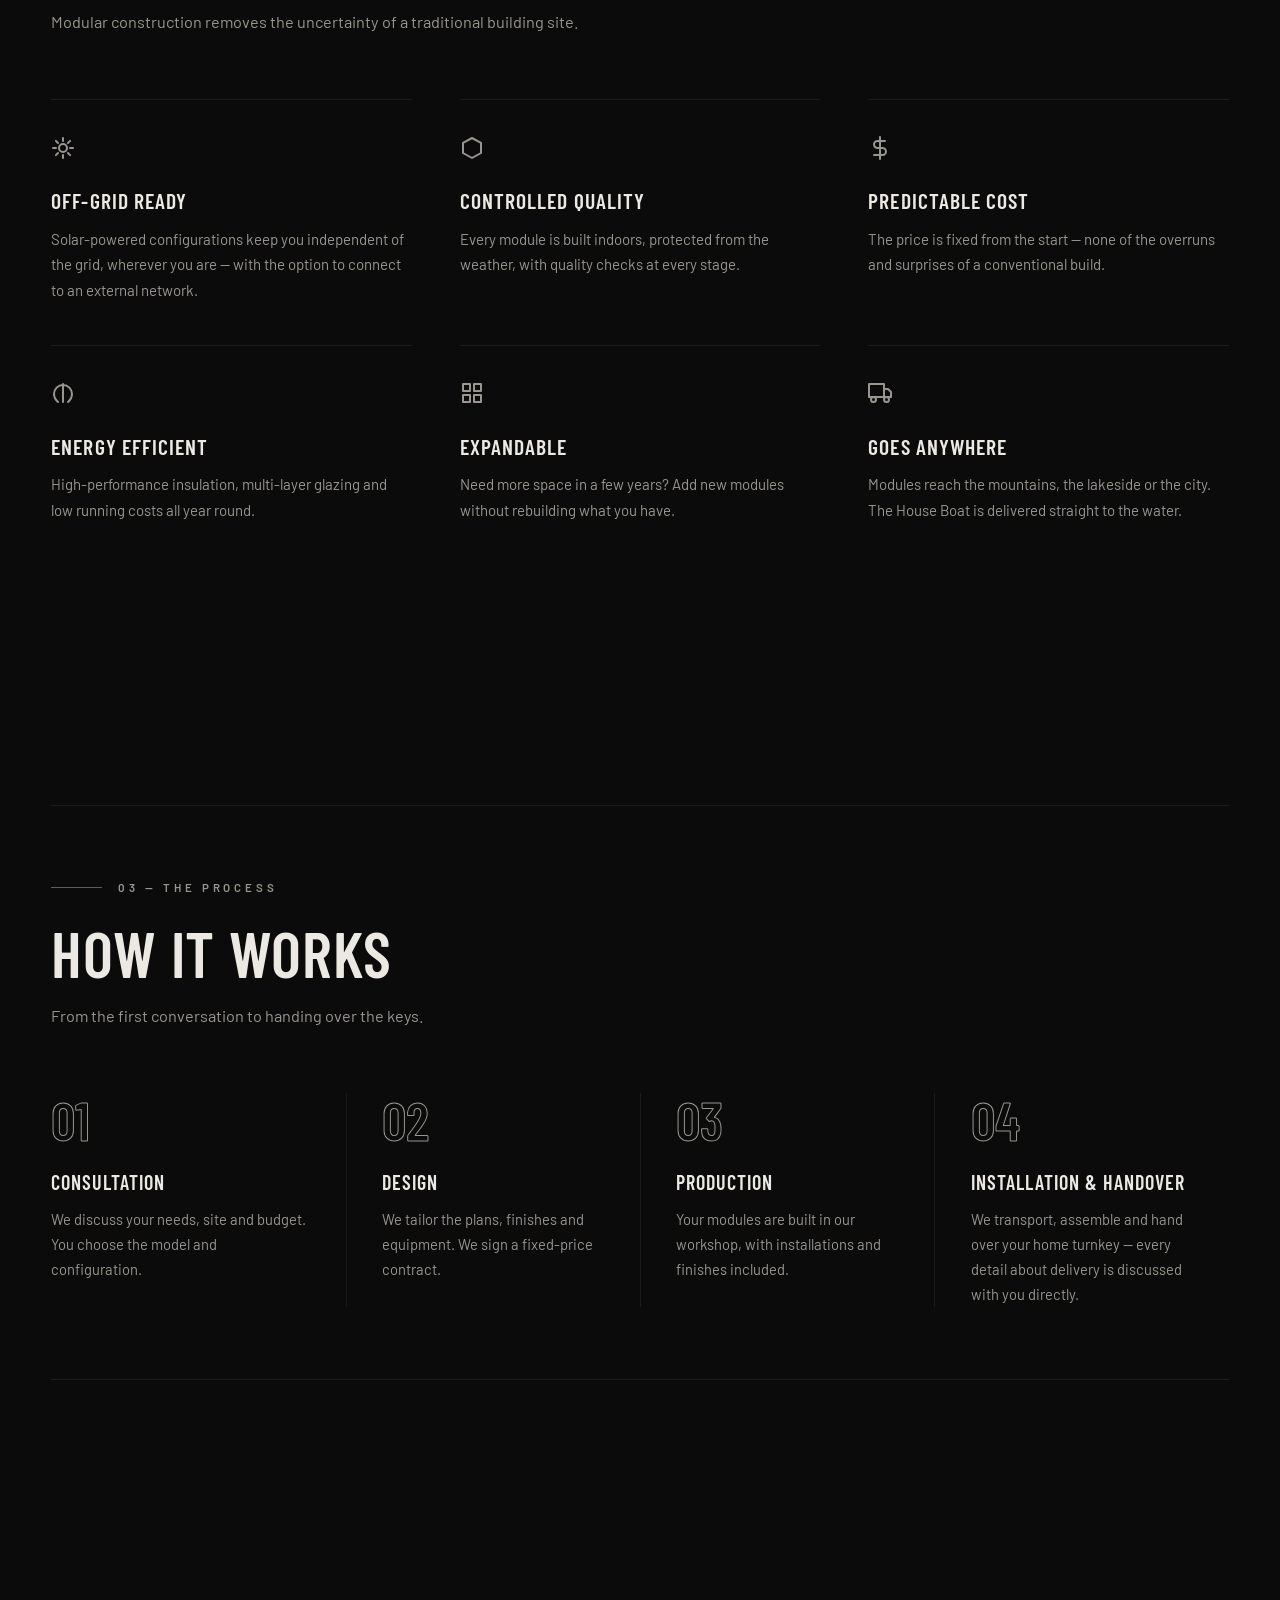
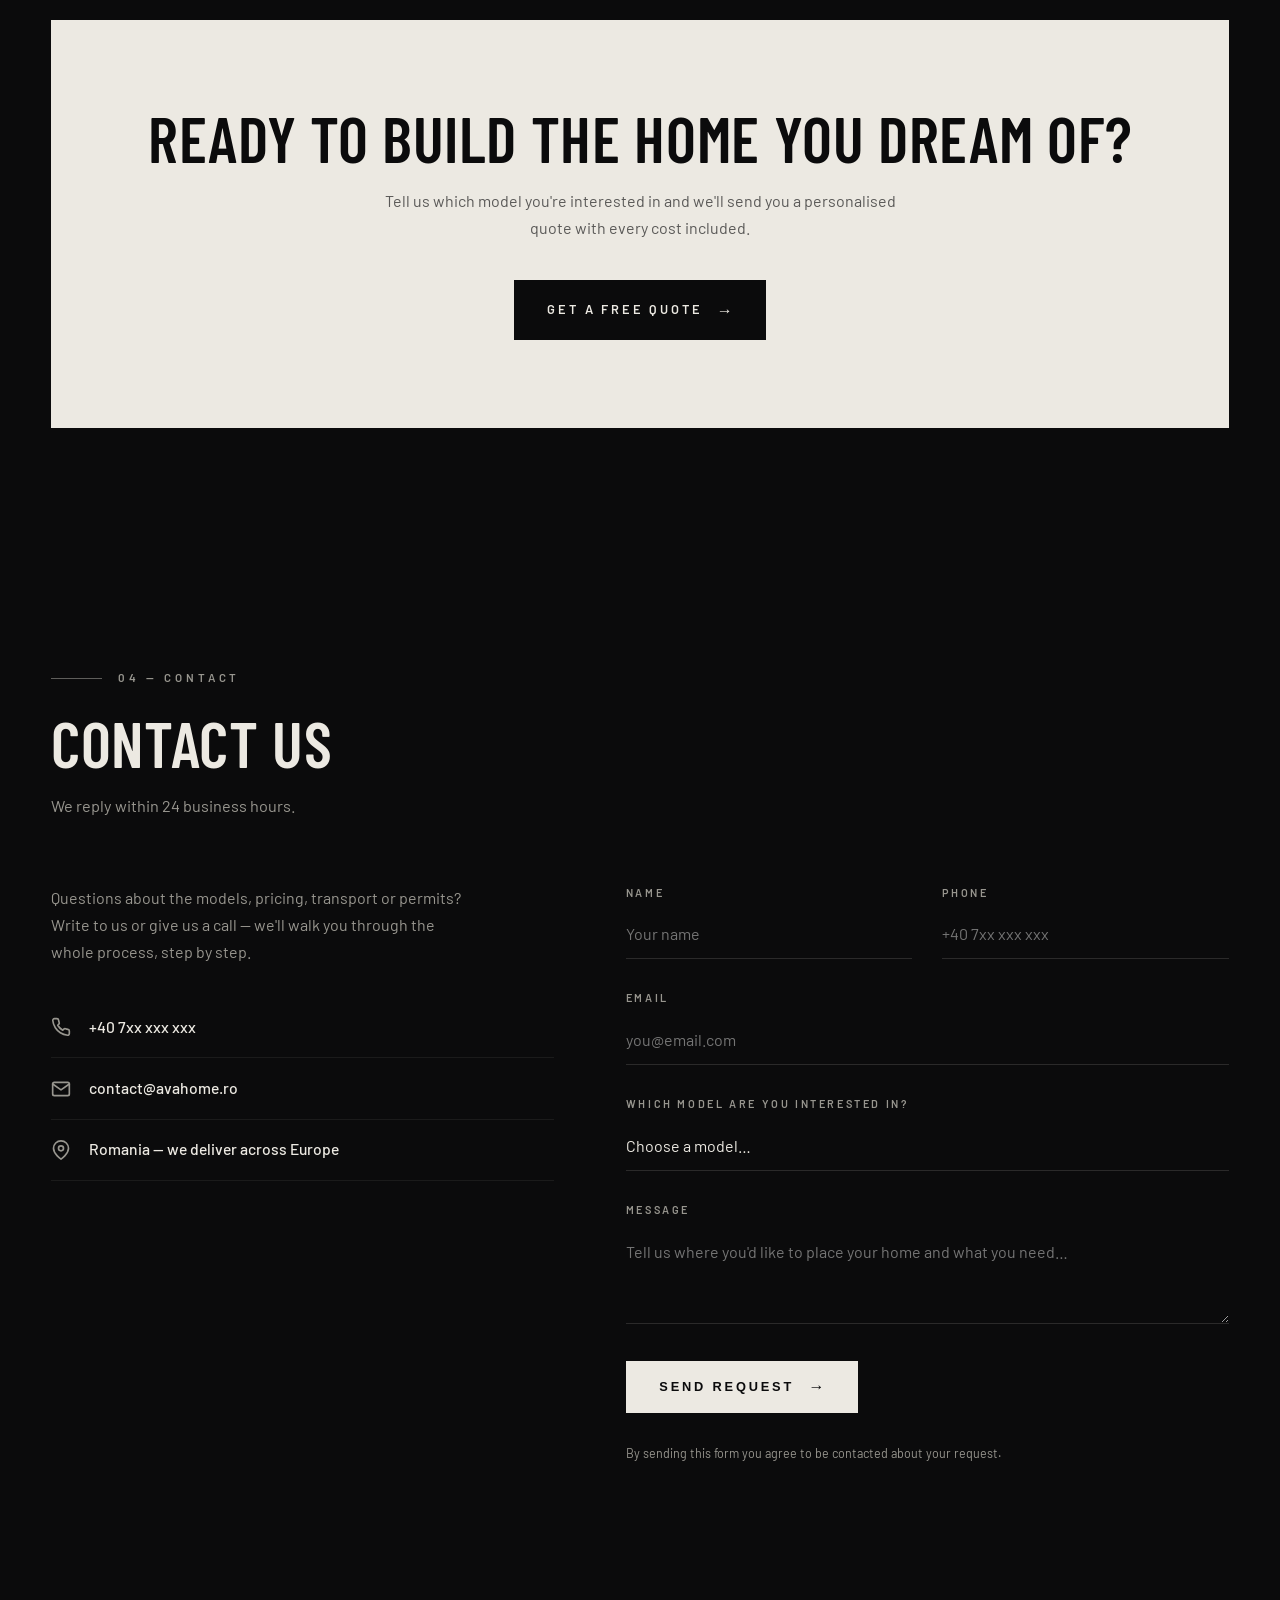
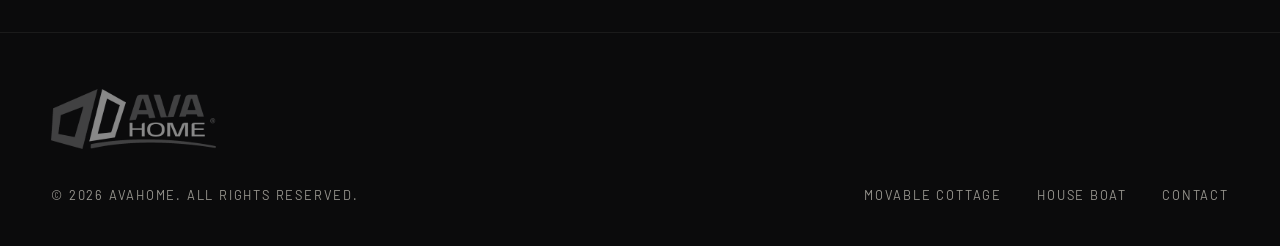
==== commit d60a2703: "Fix iOS scroll: body no longer a scroll container, grain disabled on mobile - overflow-x: clip only " ====
--- a/index.html
+++ b/index.html
@@ -5,7 +5,7 @@
   <meta name="viewport" content="width=device-width, initial-scale=1.0, viewport-fit=cover">
   <title>AvaHome — Modular Homes: Movable Cottage &amp; House Boat</title>
   <meta name="description" content="AvaHome builds premium modular homes: the Movable Cottage with a mirror facade that melts into the landscape, and the modular floating House Boat. Factory-built, delivered turnkey.">
-  <link rel="stylesheet" href="assets/css/style.css?v=3">
+  <link rel="stylesheet" href="assets/css/style.css?v=4">
   <link rel="icon" href="data:image/svg+xml,<svg xmlns='http://www.w3.org/2000/svg' viewBox='0 0 100 100'><text y='80' font-size='80'>🏡</text></svg>">
 </head>
 <body>
@@ -288,6 +288,6 @@
   </div>
 </footer>
 
-<script src="assets/js/main.js?v=3"></script>
+<script src="assets/js/main.js?v=4"></script>
 </body>
 </html>
--- a/assets/css/style.css
+++ b/assets/css/style.css
@@ -62,7 +62,7 @@
   text-size-adjust: 100%;
 }
 
-html, body { overflow-x: clip; }
+html { overflow-x: clip; }
 
 body {
   font-family: var(--font-body);
@@ -1005,6 +1005,10 @@
   .process-steps { grid-template-columns: 1fr 1fr; gap: 2.5rem 0; }
   .process-steps .step:nth-child(3) { border-left: none; padding-left: 0; }
   .models-grid { grid-template-columns: 1fr; }
+}
+
+@media (max-width: 900px) {
+  body::after { display: none; }
 }
 
 @media (max-width: 640px) {
